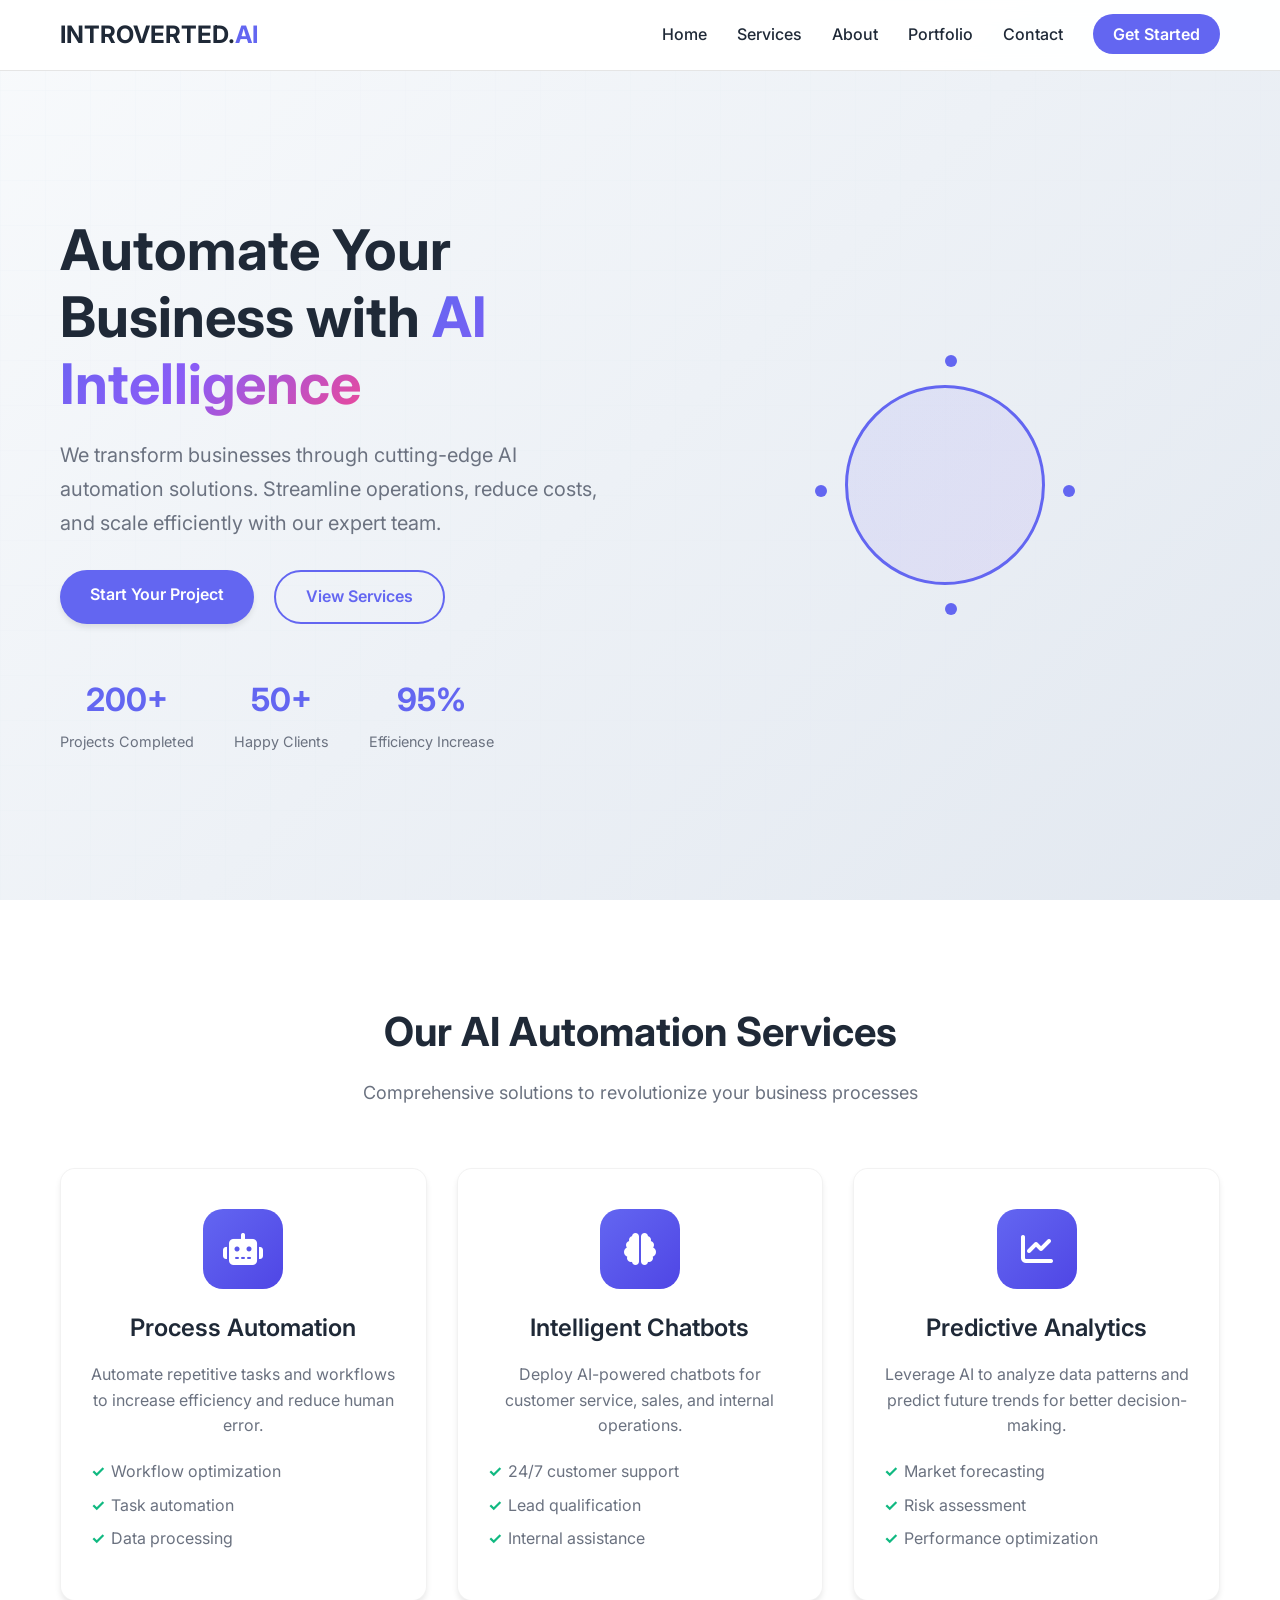
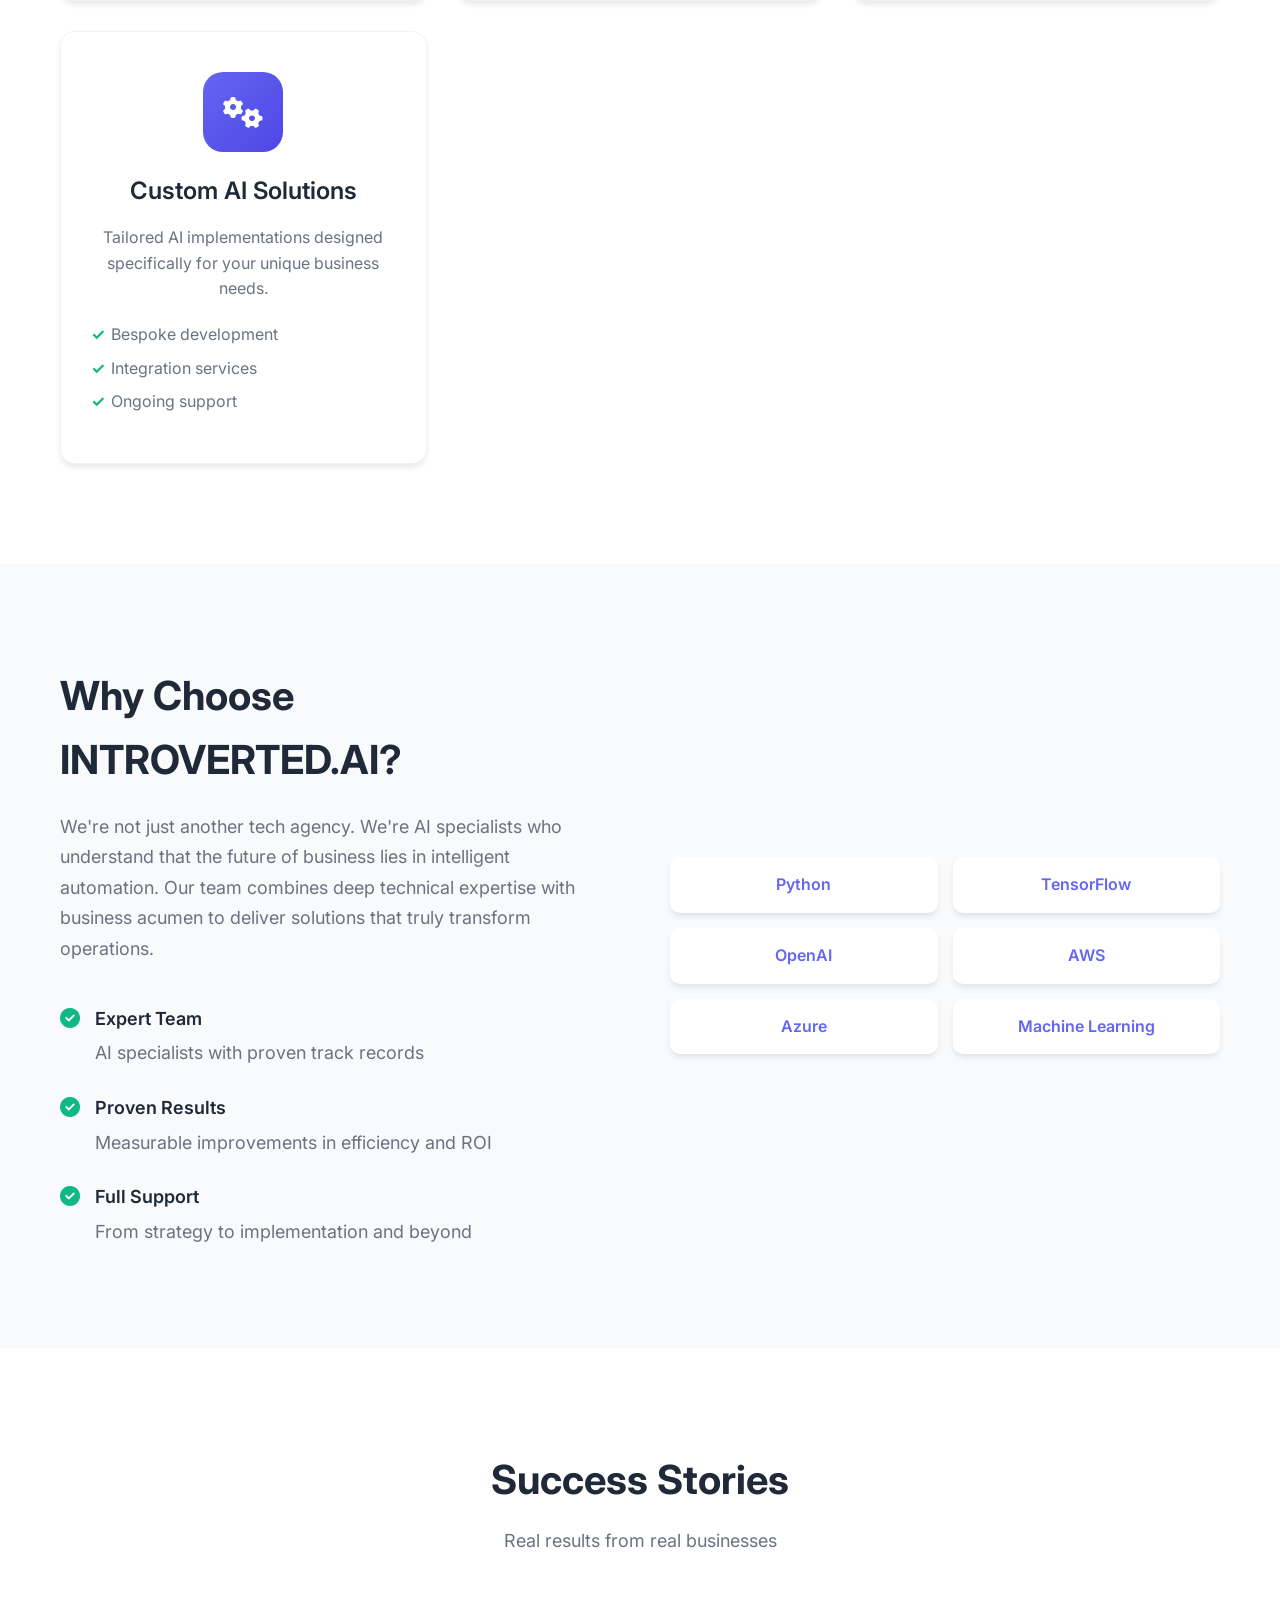
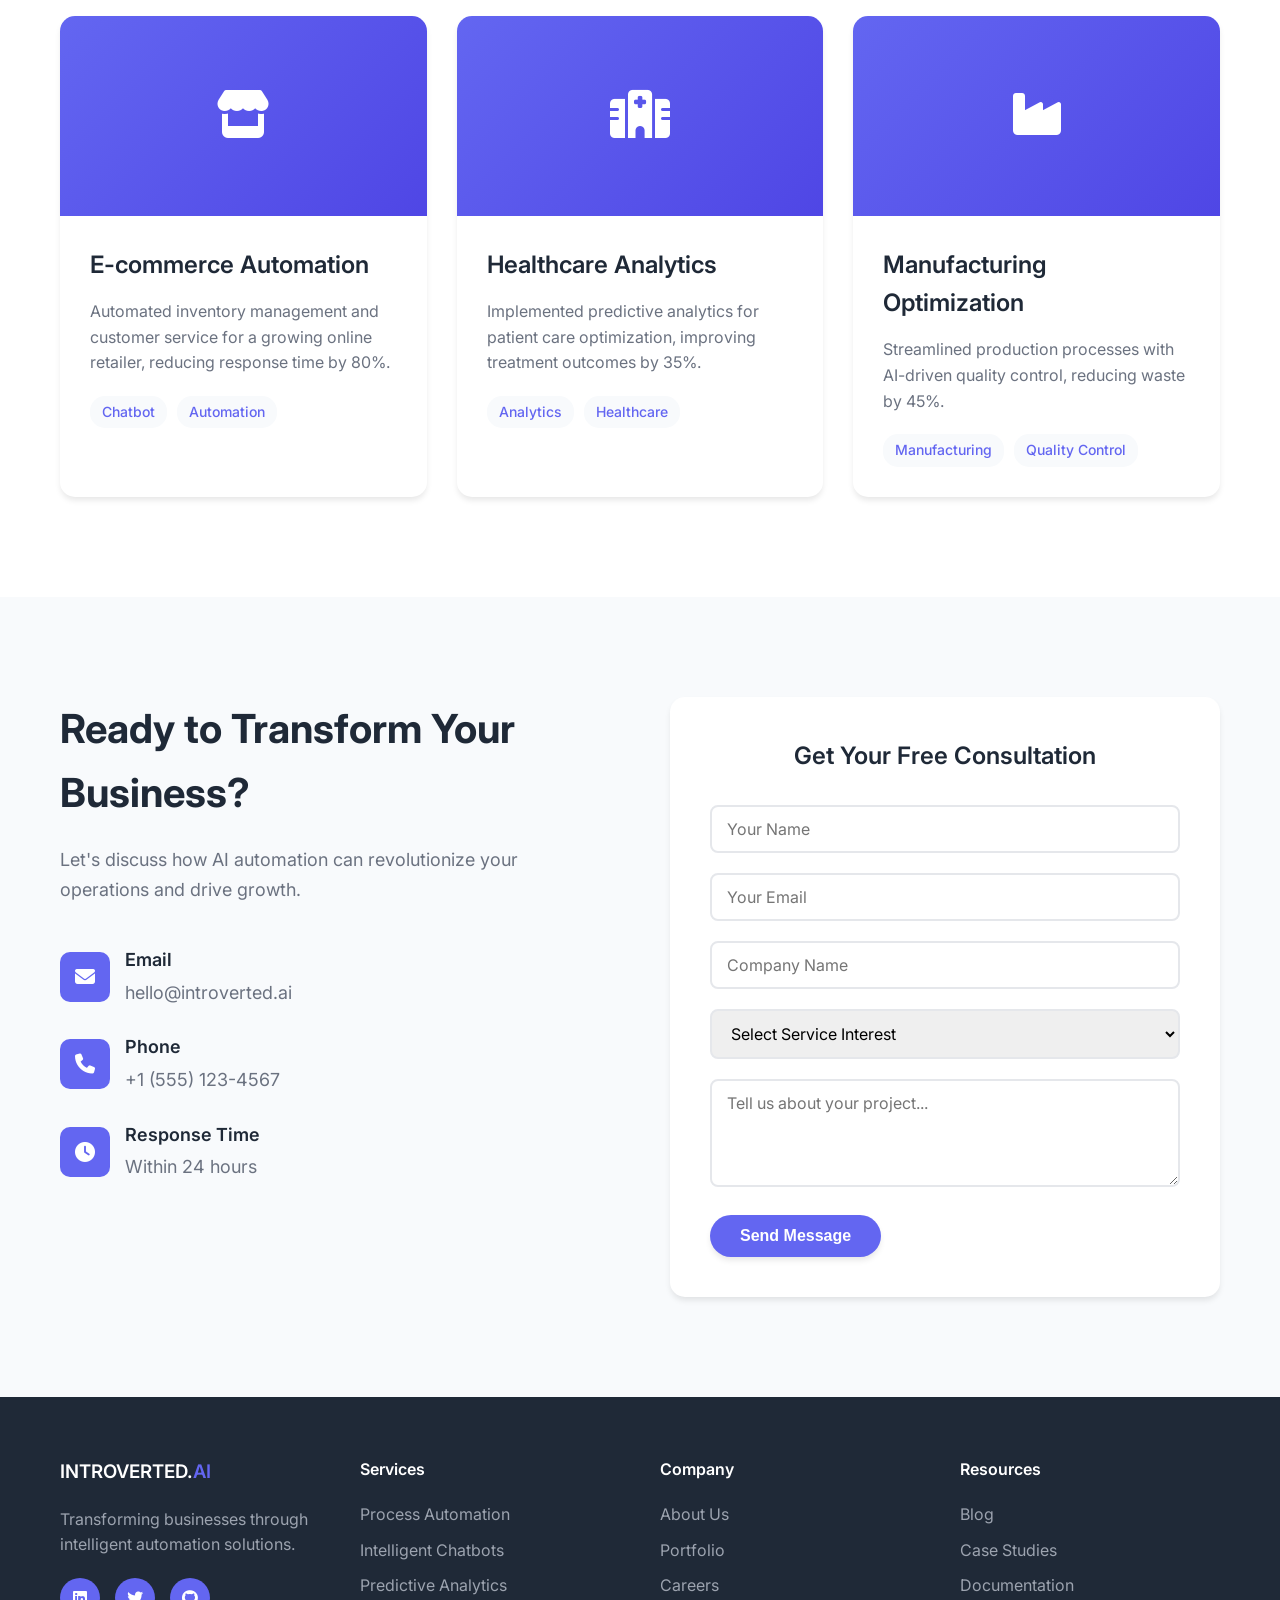
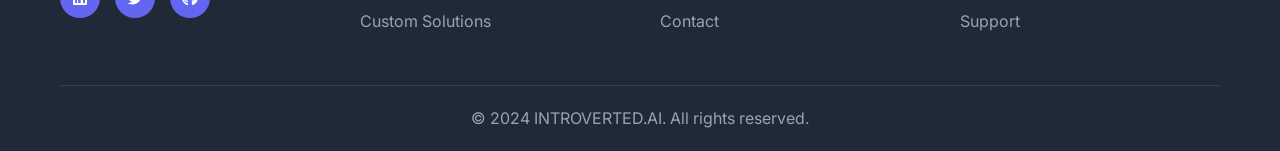
==== index.html @ cefce868 "Create complete AI agency website with responsive design and interactive features Co-authored-by: ai" ====
<!DOCTYPE html>
<html lang="en">
<head>
    <meta charset="UTF-8">
    <meta name="viewport" content="width=device-width, initial-scale=1.0">
    <title>INTROVERTED.AI - AI Automation Agency</title>
    <link rel="stylesheet" href="styles.css">
    <link href="https://fonts.googleapis.com/css2?family=Inter:wght@300;400;500;600;700&display=swap" rel="stylesheet">
    <link rel="stylesheet" href="https://cdnjs.cloudflare.com/ajax/libs/font-awesome/6.4.0/css/all.min.css">
</head>
<body>
    <!-- Navigation -->
    <nav class="navbar">
        <div class="nav-container">
            <div class="nav-logo">
                <h2>INTROVERTED.<span class="ai-text">AI</span></h2>
            </div>
            <ul class="nav-menu">
                <li class="nav-item">
                    <a href="#home" class="nav-link">Home</a>
                </li>
                <li class="nav-item">
                    <a href="#services" class="nav-link">Services</a>
                </li>
                <li class="nav-item">
                    <a href="#about" class="nav-link">About</a>
                </li>
                <li class="nav-item">
                    <a href="#portfolio" class="nav-link">Portfolio</a>
                </li>
                <li class="nav-item">
                    <a href="#contact" class="nav-link">Contact</a>
                </li>
                <li class="nav-item">
                    <a href="#contact" class="nav-link cta-button">Get Started</a>
                </li>
            </ul>
            <div class="hamburger">
                <span class="bar"></span>
                <span class="bar"></span>
                <span class="bar"></span>
            </div>
        </div>
    </nav>

    <!-- Hero Section -->
    <section id="home" class="hero">
        <div class="hero-container">
            <div class="hero-content">
                <h1 class="hero-title">
                    Automate Your Business with 
                    <span class="gradient-text">AI Intelligence</span>
                </h1>
                <p class="hero-description">
                    We transform businesses through cutting-edge AI automation solutions. 
                    Streamline operations, reduce costs, and scale efficiently with our expert team.
                </p>
                <div class="hero-buttons">
                    <a href="#contact" class="btn btn-primary">Start Your Project</a>
                    <a href="#services" class="btn btn-secondary">View Services</a>
                </div>
                <div class="hero-stats">
                    <div class="stat">
                        <h3>200+</h3>
                        <p>Projects Completed</p>
                    </div>
                    <div class="stat">
                        <h3>50+</h3>
                        <p>Happy Clients</p>
                    </div>
                    <div class="stat">
                        <h3>95%</h3>
                        <p>Efficiency Increase</p>
                    </div>
                </div>
            </div>
            <div class="hero-visual">
                <div class="ai-animation">
                    <div class="ai-circle"></div>
                    <div class="ai-nodes">
                        <div class="node node-1"></div>
                        <div class="node node-2"></div>
                        <div class="node node-3"></div>
                        <div class="node node-4"></div>
                    </div>
                </div>
            </div>
        </div>
    </section>

    <!-- Services Section -->
    <section id="services" class="services">
        <div class="container">
            <div class="section-header">
                <h2>Our AI Automation Services</h2>
                <p>Comprehensive solutions to revolutionize your business processes</p>
            </div>
            <div class="services-grid">
                <div class="service-card">
                    <div class="service-icon">
                        <i class="fas fa-robot"></i>
                    </div>
                    <h3>Process Automation</h3>
                    <p>Automate repetitive tasks and workflows to increase efficiency and reduce human error.</p>
                    <ul>
                        <li>Workflow optimization</li>
                        <li>Task automation</li>
                        <li>Data processing</li>
                    </ul>
                </div>
                <div class="service-card">
                    <div class="service-icon">
                        <i class="fas fa-brain"></i>
                    </div>
                    <h3>Intelligent Chatbots</h3>
                    <p>Deploy AI-powered chatbots for customer service, sales, and internal operations.</p>
                    <ul>
                        <li>24/7 customer support</li>
                        <li>Lead qualification</li>
                        <li>Internal assistance</li>
                    </ul>
                </div>
                <div class="service-card">
                    <div class="service-icon">
                        <i class="fas fa-chart-line"></i>
                    </div>
                    <h3>Predictive Analytics</h3>
                    <p>Leverage AI to analyze data patterns and predict future trends for better decision-making.</p>
                    <ul>
                        <li>Market forecasting</li>
                        <li>Risk assessment</li>
                        <li>Performance optimization</li>
                    </ul>
                </div>
                <div class="service-card">
                    <div class="service-icon">
                        <i class="fas fa-cogs"></i>
                    </div>
                    <h3>Custom AI Solutions</h3>
                    <p>Tailored AI implementations designed specifically for your unique business needs.</p>
                    <ul>
                        <li>Bespoke development</li>
                        <li>Integration services</li>
                        <li>Ongoing support</li>
                    </ul>
                </div>
            </div>
        </div>
    </section>

    <!-- About Section -->
    <section id="about" class="about">
        <div class="container">
            <div class="about-content">
                <div class="about-text">
                    <h2>Why Choose INTROVERTED.AI?</h2>
                    <p>We're not just another tech agency. We're AI specialists who understand that the future of business lies in intelligent automation. Our team combines deep technical expertise with business acumen to deliver solutions that truly transform operations.</p>
                    
                    <div class="about-features">
                        <div class="feature">
                            <i class="fas fa-check-circle"></i>
                            <div>
                                <h4>Expert Team</h4>
                                <p>AI specialists with proven track records</p>
                            </div>
                        </div>
                        <div class="feature">
                            <i class="fas fa-check-circle"></i>
                            <div>
                                <h4>Proven Results</h4>
                                <p>Measurable improvements in efficiency and ROI</p>
                            </div>
                        </div>
                        <div class="feature">
                            <i class="fas fa-check-circle"></i>
                            <div>
                                <h4>Full Support</h4>
                                <p>From strategy to implementation and beyond</p>
                            </div>
                        </div>
                    </div>
                </div>
                <div class="about-visual">
                    <div class="tech-stack">
                        <div class="tech-item">Python</div>
                        <div class="tech-item">TensorFlow</div>
                        <div class="tech-item">OpenAI</div>
                        <div class="tech-item">AWS</div>
                        <div class="tech-item">Azure</div>
                        <div class="tech-item">Machine Learning</div>
                    </div>
                </div>
            </div>
        </div>
    </section>

    <!-- Portfolio Section -->
    <section id="portfolio" class="portfolio">
        <div class="container">
            <div class="section-header">
                <h2>Success Stories</h2>
                <p>Real results from real businesses</p>
            </div>
            <div class="portfolio-grid">
                <div class="portfolio-card">
                    <div class="portfolio-image">
                        <div class="placeholder-img">
                            <i class="fas fa-store"></i>
                        </div>
                    </div>
                    <div class="portfolio-content">
                        <h3>E-commerce Automation</h3>
                        <p>Automated inventory management and customer service for a growing online retailer, reducing response time by 80%.</p>
                        <div class="portfolio-tags">
                            <span class="tag">Chatbot</span>
                            <span class="tag">Automation</span>
                        </div>
                    </div>
                </div>
                <div class="portfolio-card">
                    <div class="portfolio-image">
                        <div class="placeholder-img">
                            <i class="fas fa-hospital"></i>
                        </div>
                    </div>
                    <div class="portfolio-content">
                        <h3>Healthcare Analytics</h3>
                        <p>Implemented predictive analytics for patient care optimization, improving treatment outcomes by 35%.</p>
                        <div class="portfolio-tags">
                            <span class="tag">Analytics</span>
                            <span class="tag">Healthcare</span>
                        </div>
                    </div>
                </div>
                <div class="portfolio-card">
                    <div class="portfolio-image">
                        <div class="placeholder-img">
                            <i class="fas fa-industry"></i>
                        </div>
                    </div>
                    <div class="portfolio-content">
                        <h3>Manufacturing Optimization</h3>
                        <p>Streamlined production processes with AI-driven quality control, reducing waste by 45%.</p>
                        <div class="portfolio-tags">
                            <span class="tag">Manufacturing</span>
                            <span class="tag">Quality Control</span>
                        </div>
                    </div>
                </div>
            </div>
        </div>
    </section>

    <!-- Contact Section -->
    <section id="contact" class="contact">
        <div class="container">
            <div class="contact-content">
                <div class="contact-info">
                    <h2>Ready to Transform Your Business?</h2>
                    <p>Let's discuss how AI automation can revolutionize your operations and drive growth.</p>
                    
                    <div class="contact-details">
                        <div class="contact-item">
                            <i class="fas fa-envelope"></i>
                            <div>
                                <h4>Email</h4>
                                <p>hello@introverted.ai</p>
                            </div>
                        </div>
                        <div class="contact-item">
                            <i class="fas fa-phone"></i>
                            <div>
                                <h4>Phone</h4>
                                <p>+1 (555) 123-4567</p>
                            </div>
                        </div>
                        <div class="contact-item">
                            <i class="fas fa-clock"></i>
                            <div>
                                <h4>Response Time</h4>
                                <p>Within 24 hours</p>
                            </div>
                        </div>
                    </div>
                </div>
                
                <form class="contact-form">
                    <h3>Get Your Free Consultation</h3>
                    <div class="form-group">
                        <input type="text" id="name" name="name" placeholder="Your Name" required>
                    </div>
                    <div class="form-group">
                        <input type="email" id="email" name="email" placeholder="Your Email" required>
                    </div>
                    <div class="form-group">
                        <input type="text" id="company" name="company" placeholder="Company Name">
                    </div>
                    <div class="form-group">
                        <select id="service" name="service" required>
                            <option value="">Select Service Interest</option>
                            <option value="process-automation">Process Automation</option>
                            <option value="chatbots">Intelligent Chatbots</option>
                            <option value="analytics">Predictive Analytics</option>
                            <option value="custom">Custom AI Solutions</option>
                        </select>
                    </div>
                    <div class="form-group">
                        <textarea id="message" name="message" placeholder="Tell us about your project..." rows="4"></textarea>
                    </div>
                    <button type="submit" class="btn btn-primary">Send Message</button>
                </form>
            </div>
        </div>
    </section>

    <!-- Footer -->
    <footer class="footer">
        <div class="container">
            <div class="footer-content">
                <div class="footer-section">
                    <h3>INTROVERTED.<span class="ai-text">AI</span></h3>
                    <p>Transforming businesses through intelligent automation solutions.</p>
                    <div class="social-links">
                        <a href="#"><i class="fab fa-linkedin"></i></a>
                        <a href="#"><i class="fab fa-twitter"></i></a>
                        <a href="#"><i class="fab fa-github"></i></a>
                    </div>
                </div>
                <div class="footer-section">
                    <h4>Services</h4>
                    <ul>
                        <li><a href="#">Process Automation</a></li>
                        <li><a href="#">Intelligent Chatbots</a></li>
                        <li><a href="#">Predictive Analytics</a></li>
                        <li><a href="#">Custom Solutions</a></li>
                    </ul>
                </div>
                <div class="footer-section">
                    <h4>Company</h4>
                    <ul>
                        <li><a href="#about">About Us</a></li>
                        <li><a href="#portfolio">Portfolio</a></li>
                        <li><a href="#">Careers</a></li>
                        <li><a href="#contact">Contact</a></li>
                    </ul>
                </div>
                <div class="footer-section">
                    <h4>Resources</h4>
                    <ul>
                        <li><a href="#">Blog</a></li>
                        <li><a href="#">Case Studies</a></li>
                        <li><a href="#">Documentation</a></li>
                        <li><a href="#">Support</a></li>
                    </ul>
                </div>
            </div>
            <div class="footer-bottom">
                <p>&copy; 2024 INTROVERTED.AI. All rights reserved.</p>
            </div>
        </div>
    </footer>

    <script src="script.js"></script>
</body>
</html>
---- styles.css ----
/* Reset and Base Styles */
* {
    margin: 0;
    padding: 0;
    box-sizing: border-box;
}

html {
    scroll-behavior: smooth;
}

body {
    font-family: 'Inter', sans-serif;
    line-height: 1.6;
    color: #333;
    overflow-x: hidden;
}

.container {
    max-width: 1200px;
    margin: 0 auto;
    padding: 0 20px;
}

/* Color Variables */
:root {
    --primary-color: #6366f1;
    --primary-dark: #4f46e5;
    --secondary-color: #f8fafc;
    --accent-color: #10b981;
    --text-dark: #1f2937;
    --text-light: #6b7280;
    --white: #ffffff;
    --gradient: linear-gradient(135deg, #6366f1 0%, #8b5cf6 50%, #ec4899 100%);
    --shadow-light: 0 4px 6px -1px rgba(0, 0, 0, 0.1);
    --shadow-medium: 0 10px 15px -3px rgba(0, 0, 0, 0.1);
    --shadow-heavy: 0 25px 50px -12px rgba(0, 0, 0, 0.25);
}

/* Navigation */
.navbar {
    position: fixed;
    top: 0;
    width: 100%;
    background: rgba(255, 255, 255, 0.95);
    backdrop-filter: blur(10px);
    z-index: 1000;
    transition: all 0.3s ease;
    border-bottom: 1px solid rgba(0, 0, 0, 0.1);
}

.nav-container {
    max-width: 1200px;
    margin: 0 auto;
    padding: 0 20px;
    display: flex;
    justify-content: space-between;
    align-items: center;
    height: 70px;
}

.nav-logo h2 {
    font-size: 24px;
    font-weight: 700;
    color: var(--text-dark);
}

.ai-text {
    color: var(--primary-color);
}

.nav-menu {
    display: flex;
    list-style: none;
    align-items: center;
    gap: 30px;
}

.nav-link {
    text-decoration: none;
    color: var(--text-dark);
    font-weight: 500;
    transition: color 0.3s ease;
    position: relative;
}

.nav-link:hover {
    color: var(--primary-color);
}

.nav-link::after {
    content: '';
    position: absolute;
    width: 0;
    height: 2px;
    bottom: -5px;
    left: 0;
    background: var(--primary-color);
    transition: width 0.3s ease;
}

.nav-link:hover::after {
    width: 100%;
}

.cta-button {
    background: var(--primary-color) !important;
    color: var(--white) !important;
    padding: 10px 20px !important;
    border-radius: 25px !important;
    font-weight: 600 !important;
    transition: all 0.3s ease !important;
}

.cta-button:hover {
    background: var(--primary-dark) !important;
    transform: translateY(-2px);
    box-shadow: var(--shadow-medium);
}

.cta-button::after {
    display: none;
}

.hamburger {
    display: none;
    flex-direction: column;
    cursor: pointer;
}

.bar {
    width: 25px;
    height: 3px;
    background: var(--text-dark);
    margin: 3px 0;
    transition: 0.3s;
    border-radius: 3px;
}

/* Hero Section */
.hero {
    min-height: 100vh;
    display: flex;
    align-items: center;
    background: linear-gradient(135deg, #f8fafc 0%, #e2e8f0 100%);
    padding-top: 70px;
    position: relative;
    overflow: hidden;
}

.hero::before {
    content: '';
    position: absolute;
    top: 0;
    left: 0;
    right: 0;
    bottom: 0;
    background: url('data:image/svg+xml,<svg xmlns="http://www.w3.org/2000/svg" viewBox="0 0 1000 1000"><defs><pattern id="grid" width="50" height="50" patternUnits="userSpaceOnUse"><path d="M 50 0 L 0 0 0 50" fill="none" stroke="%23e2e8f0" stroke-width="1" opacity="0.3"/></pattern></defs><rect width="100%" height="100%" fill="url(%23grid)"/></svg>');
    z-index: 0;
}

.hero-container {
    max-width: 1200px;
    margin: 0 auto;
    padding: 0 20px;
    display: grid;
    grid-template-columns: 1fr 1fr;
    gap: 60px;
    align-items: center;
    position: relative;
    z-index: 1;
}

.hero-content {
    animation: fadeInUp 0.8s ease;
}

.hero-title {
    font-size: 3.5rem;
    font-weight: 700;
    line-height: 1.2;
    margin-bottom: 20px;
    color: var(--text-dark);
}

.gradient-text {
    background: var(--gradient);
    -webkit-background-clip: text;
    -webkit-text-fill-color: transparent;
    background-clip: text;
}

.hero-description {
    font-size: 1.25rem;
    color: var(--text-light);
    margin-bottom: 30px;
    line-height: 1.7;
}

.hero-buttons {
    display: flex;
    gap: 20px;
    margin-bottom: 50px;
}

.btn {
    padding: 12px 30px;
    border-radius: 30px;
    text-decoration: none;
    font-weight: 600;
    transition: all 0.3s ease;
    display: inline-block;
    border: none;
    cursor: pointer;
    font-size: 16px;
}

.btn-primary {
    background: var(--primary-color);
    color: var(--white);
    box-shadow: var(--shadow-light);
}

.btn-primary:hover {
    background: var(--primary-dark);
    transform: translateY(-2px);
    box-shadow: var(--shadow-medium);
}

.btn-secondary {
    background: transparent;
    color: var(--primary-color);
    border: 2px solid var(--primary-color);
}

.btn-secondary:hover {
    background: var(--primary-color);
    color: var(--white);
    transform: translateY(-2px);
}

.hero-stats {
    display: flex;
    gap: 40px;
}

.stat {
    text-align: center;
}

.stat h3 {
    font-size: 2rem;
    font-weight: 700;
    color: var(--primary-color);
    margin-bottom: 5px;
}

.stat p {
    color: var(--text-light);
    font-size: 0.9rem;
}

/* AI Animation */
.hero-visual {
    display: flex;
    justify-content: center;
    align-items: center;
    animation: fadeInRight 0.8s ease;
}

.ai-animation {
    position: relative;
    width: 300px;
    height: 300px;
}

.ai-circle {
    width: 200px;
    height: 200px;
    border: 3px solid var(--primary-color);
    border-radius: 50%;
    position: absolute;
    top: 50%;
    left: 50%;
    transform: translate(-50%, -50%);
    background: linear-gradient(135deg, rgba(99, 102, 241, 0.1) 0%, rgba(139, 92, 246, 0.1) 100%);
    animation: pulse 2s infinite;
}

.ai-nodes {
    position: absolute;
    width: 100%;
    height: 100%;
}

.node {
    width: 12px;
    height: 12px;
    background: var(--primary-color);
    border-radius: 50%;
    position: absolute;
    animation: orbit 4s linear infinite;
}

.node-1 {
    top: 20px;
    left: 50%;
    animation-delay: 0s;
}

.node-2 {
    top: 50%;
    right: 20px;
    animation-delay: 1s;
}

.node-3 {
    bottom: 20px;
    left: 50%;
    animation-delay: 2s;
}

.node-4 {
    top: 50%;
    left: 20px;
    animation-delay: 3s;
}

/* Sections */
.section-header {
    text-align: center;
    margin-bottom: 60px;
}

.section-header h2 {
    font-size: 2.5rem;
    font-weight: 700;
    color: var(--text-dark);
    margin-bottom: 15px;
}

.section-header p {
    font-size: 1.125rem;
    color: var(--text-light);
    max-width: 600px;
    margin: 0 auto;
}

/* Services Section */
.services {
    padding: 100px 0;
    background: var(--white);
}

.services-grid {
    display: grid;
    grid-template-columns: repeat(auto-fit, minmax(280px, 1fr));
    gap: 30px;
}

.service-card {
    background: var(--white);
    padding: 40px 30px;
    border-radius: 15px;
    box-shadow: var(--shadow-light);
    transition: all 0.3s ease;
    text-align: center;
    border: 1px solid rgba(0, 0, 0, 0.05);
}

.service-card:hover {
    transform: translateY(-10px);
    box-shadow: var(--shadow-heavy);
}

.service-icon {
    width: 80px;
    height: 80px;
    background: linear-gradient(135deg, var(--primary-color), var(--primary-dark));
    border-radius: 20px;
    display: flex;
    align-items: center;
    justify-content: center;
    margin: 0 auto 20px;
    font-size: 2rem;
    color: var(--white);
}

.service-card h3 {
    font-size: 1.5rem;
    font-weight: 600;
    margin-bottom: 15px;
    color: var(--text-dark);
}

.service-card p {
    color: var(--text-light);
    margin-bottom: 20px;
    line-height: 1.6;
}

.service-card ul {
    list-style: none;
    text-align: left;
}

.service-card li {
    color: var(--text-light);
    margin-bottom: 8px;
    position: relative;
    padding-left: 20px;
}

.service-card li::before {
    content: '✓';
    position: absolute;
    left: 0;
    color: var(--accent-color);
    font-weight: bold;
}

/* About Section */
.about {
    padding: 100px 0;
    background: var(--secondary-color);
}

.about-content {
    display: grid;
    grid-template-columns: 1fr 1fr;
    gap: 60px;
    align-items: center;
}

.about-text h2 {
    font-size: 2.5rem;
    font-weight: 700;
    color: var(--text-dark);
    margin-bottom: 20px;
}

.about-text p {
    color: var(--text-light);
    font-size: 1.125rem;
    line-height: 1.7;
    margin-bottom: 40px;
}

.about-features {
    display: flex;
    flex-direction: column;
    gap: 25px;
}

.feature {
    display: flex;
    align-items: flex-start;
    gap: 15px;
}

.feature i {
    color: var(--accent-color);
    font-size: 1.25rem;
    margin-top: 3px;
}

.feature h4 {
    font-size: 1.125rem;
    font-weight: 600;
    color: var(--text-dark);
    margin-bottom: 5px;
}

.feature p {
    color: var(--text-light);
    margin: 0;
}

.tech-stack {
    display: grid;
    grid-template-columns: repeat(2, 1fr);
    gap: 15px;
}

.tech-item {
    background: var(--white);
    padding: 15px 20px;
    border-radius: 10px;
    text-align: center;
    font-weight: 600;
    color: var(--primary-color);
    box-shadow: var(--shadow-light);
    transition: all 0.3s ease;
}

.tech-item:hover {
    transform: translateY(-3px);
    box-shadow: var(--shadow-medium);
}

/* Portfolio Section */
.portfolio {
    padding: 100px 0;
    background: var(--white);
}

.portfolio-grid {
    display: grid;
    grid-template-columns: repeat(auto-fit, minmax(350px, 1fr));
    gap: 30px;
}

.portfolio-card {
    background: var(--white);
    border-radius: 15px;
    overflow: hidden;
    box-shadow: var(--shadow-light);
    transition: all 0.3s ease;
}

.portfolio-card:hover {
    transform: translateY(-5px);
    box-shadow: var(--shadow-heavy);
}

.portfolio-image {
    height: 200px;
    background: linear-gradient(135deg, var(--primary-color), var(--primary-dark));
    display: flex;
    align-items: center;
    justify-content: center;
}

.placeholder-img {
    font-size: 3rem;
    color: var(--white);
}

.portfolio-content {
    padding: 30px;
}

.portfolio-content h3 {
    font-size: 1.5rem;
    font-weight: 600;
    color: var(--text-dark);
    margin-bottom: 15px;
}

.portfolio-content p {
    color: var(--text-light);
    line-height: 1.6;
    margin-bottom: 20px;
}

.portfolio-tags {
    display: flex;
    gap: 10px;
    flex-wrap: wrap;
}

.tag {
    background: var(--secondary-color);
    color: var(--primary-color);
    padding: 5px 12px;
    border-radius: 15px;
    font-size: 0.875rem;
    font-weight: 500;
}

/* Contact Section */
.contact {
    padding: 100px 0;
    background: var(--secondary-color);
}

.contact-content {
    display: grid;
    grid-template-columns: 1fr 1fr;
    gap: 60px;
}

.contact-info h2 {
    font-size: 2.5rem;
    font-weight: 700;
    color: var(--text-dark);
    margin-bottom: 20px;
}

.contact-info p {
    color: var(--text-light);
    font-size: 1.125rem;
    line-height: 1.7;
    margin-bottom: 40px;
}

.contact-details {
    display: flex;
    flex-direction: column;
    gap: 25px;
}

.contact-item {
    display: flex;
    align-items: center;
    gap: 15px;
}

.contact-item i {
    width: 50px;
    height: 50px;
    background: var(--primary-color);
    color: var(--white);
    border-radius: 10px;
    display: flex;
    align-items: center;
    justify-content: center;
    font-size: 1.25rem;
}

.contact-item h4 {
    font-size: 1.125rem;
    font-weight: 600;
    color: var(--text-dark);
    margin-bottom: 3px;
}

.contact-item p {
    color: var(--text-light);
    margin: 0;
}

.contact-form {
    background: var(--white);
    padding: 40px;
    border-radius: 15px;
    box-shadow: var(--shadow-light);
}

.contact-form h3 {
    font-size: 1.5rem;
    font-weight: 600;
    color: var(--text-dark);
    margin-bottom: 30px;
    text-align: center;
}

.form-group {
    margin-bottom: 20px;
}

.form-group input,
.form-group select,
.form-group textarea {
    width: 100%;
    padding: 12px 15px;
    border: 2px solid #e5e7eb;
    border-radius: 8px;
    font-size: 16px;
    transition: border-color 0.3s ease;
    font-family: inherit;
}

.form-group input:focus,
.form-group select:focus,
.form-group textarea:focus {
    outline: none;
    border-color: var(--primary-color);
}

.form-group textarea {
    resize: vertical;
    min-height: 100px;
}

/* Footer */
.footer {
    background: var(--text-dark);
    color: var(--white);
    padding: 60px 0 20px;
}

.footer-content {
    display: grid;
    grid-template-columns: repeat(auto-fit, minmax(250px, 1fr));
    gap: 40px;
    margin-bottom: 40px;
}

.footer-section h3,
.footer-section h4 {
    margin-bottom: 20px;
    font-weight: 600;
}

.footer-section p {
    color: #9ca3af;
    line-height: 1.6;
    margin-bottom: 20px;
}

.footer-section ul {
    list-style: none;
}

.footer-section ul li {
    margin-bottom: 10px;
}

.footer-section ul li a {
    color: #9ca3af;
    text-decoration: none;
    transition: color 0.3s ease;
}

.footer-section ul li a:hover {
    color: var(--white);
}

.social-links {
    display: flex;
    gap: 15px;
}

.social-links a {
    width: 40px;
    height: 40px;
    background: var(--primary-color);
    color: var(--white);
    border-radius: 50%;
    display: flex;
    align-items: center;
    justify-content: center;
    text-decoration: none;
    transition: all 0.3s ease;
}

.social-links a:hover {
    background: var(--primary-dark);
    transform: translateY(-2px);
}

.footer-bottom {
    border-top: 1px solid #374151;
    padding-top: 20px;
    text-align: center;
}

.footer-bottom p {
    color: #9ca3af;
    margin: 0;
}

/* Animations */
@keyframes fadeInUp {
    from {
        opacity: 0;
        transform: translateY(30px);
    }
    to {
        opacity: 1;
        transform: translateY(0);
    }
}

@keyframes fadeInRight {
    from {
        opacity: 0;
        transform: translateX(30px);
    }
    to {
        opacity: 1;
        transform: translateX(0);
    }
}

@keyframes pulse {
    0%, 100% {
        transform: translate(-50%, -50%) scale(1);
        opacity: 1;
    }
    50% {
        transform: translate(-50%, -50%) scale(1.1);
        opacity: 0.8;
    }
}

@keyframes orbit {
    from {
        transform: rotate(0deg) translateX(150px) rotate(0deg);
    }
    to {
        transform: rotate(360deg) translateX(150px) rotate(-360deg);
    }
}

/* Responsive Design */
@media (max-width: 768px) {
    .nav-menu {
        position: fixed;
        left: -100%;
        top: 70px;
        flex-direction: column;
        background-color: var(--white);
        width: 100%;
        text-align: center;
        transition: 0.3s;
        box-shadow: var(--shadow-medium);
        padding: 20px 0;
        gap: 20px;
    }

    .nav-menu.active {
        left: 0;
    }

    .hamburger {
        display: flex;
    }

    .hamburger.active .bar:nth-child(2) {
        opacity: 0;
    }

    .hamburger.active .bar:nth-child(1) {
        transform: translateY(8px) rotate(45deg);
    }

    .hamburger.active .bar:nth-child(3) {
        transform: translateY(-8px) rotate(-45deg);
    }

    .hero-container {
        grid-template-columns: 1fr;
        gap: 40px;
        text-align: center;
    }

    .hero-title {
        font-size: 2.5rem;
    }

    .hero-buttons {
        flex-direction: column;
        align-items: center;
    }

    .hero-stats {
        justify-content: center;
    }

    .ai-animation {
        width: 250px;
        height: 250px;
    }

    .about-content,
    .contact-content {
        grid-template-columns: 1fr;
        gap: 40px;
    }

    .tech-stack {
        grid-template-columns: 1fr;
    }

    .services-grid,
    .portfolio-grid {
        grid-template-columns: 1fr;
    }

    .section-header h2 {
        font-size: 2rem;
    }

    .container {
        padding: 0 15px;
    }
}

@media (max-width: 480px) {
    .hero-title {
        font-size: 2rem;
    }

    .hero-description {
        font-size: 1rem;
    }

    .hero-stats {
        flex-direction: column;
        gap: 20px;
    }

    .btn {
        padding: 10px 25px;
        font-size: 14px;
    }

    .contact-form {
        padding: 30px 20px;
    }

    .footer-content {
        grid-template-columns: 1fr;
        text-align: center;
    }
}
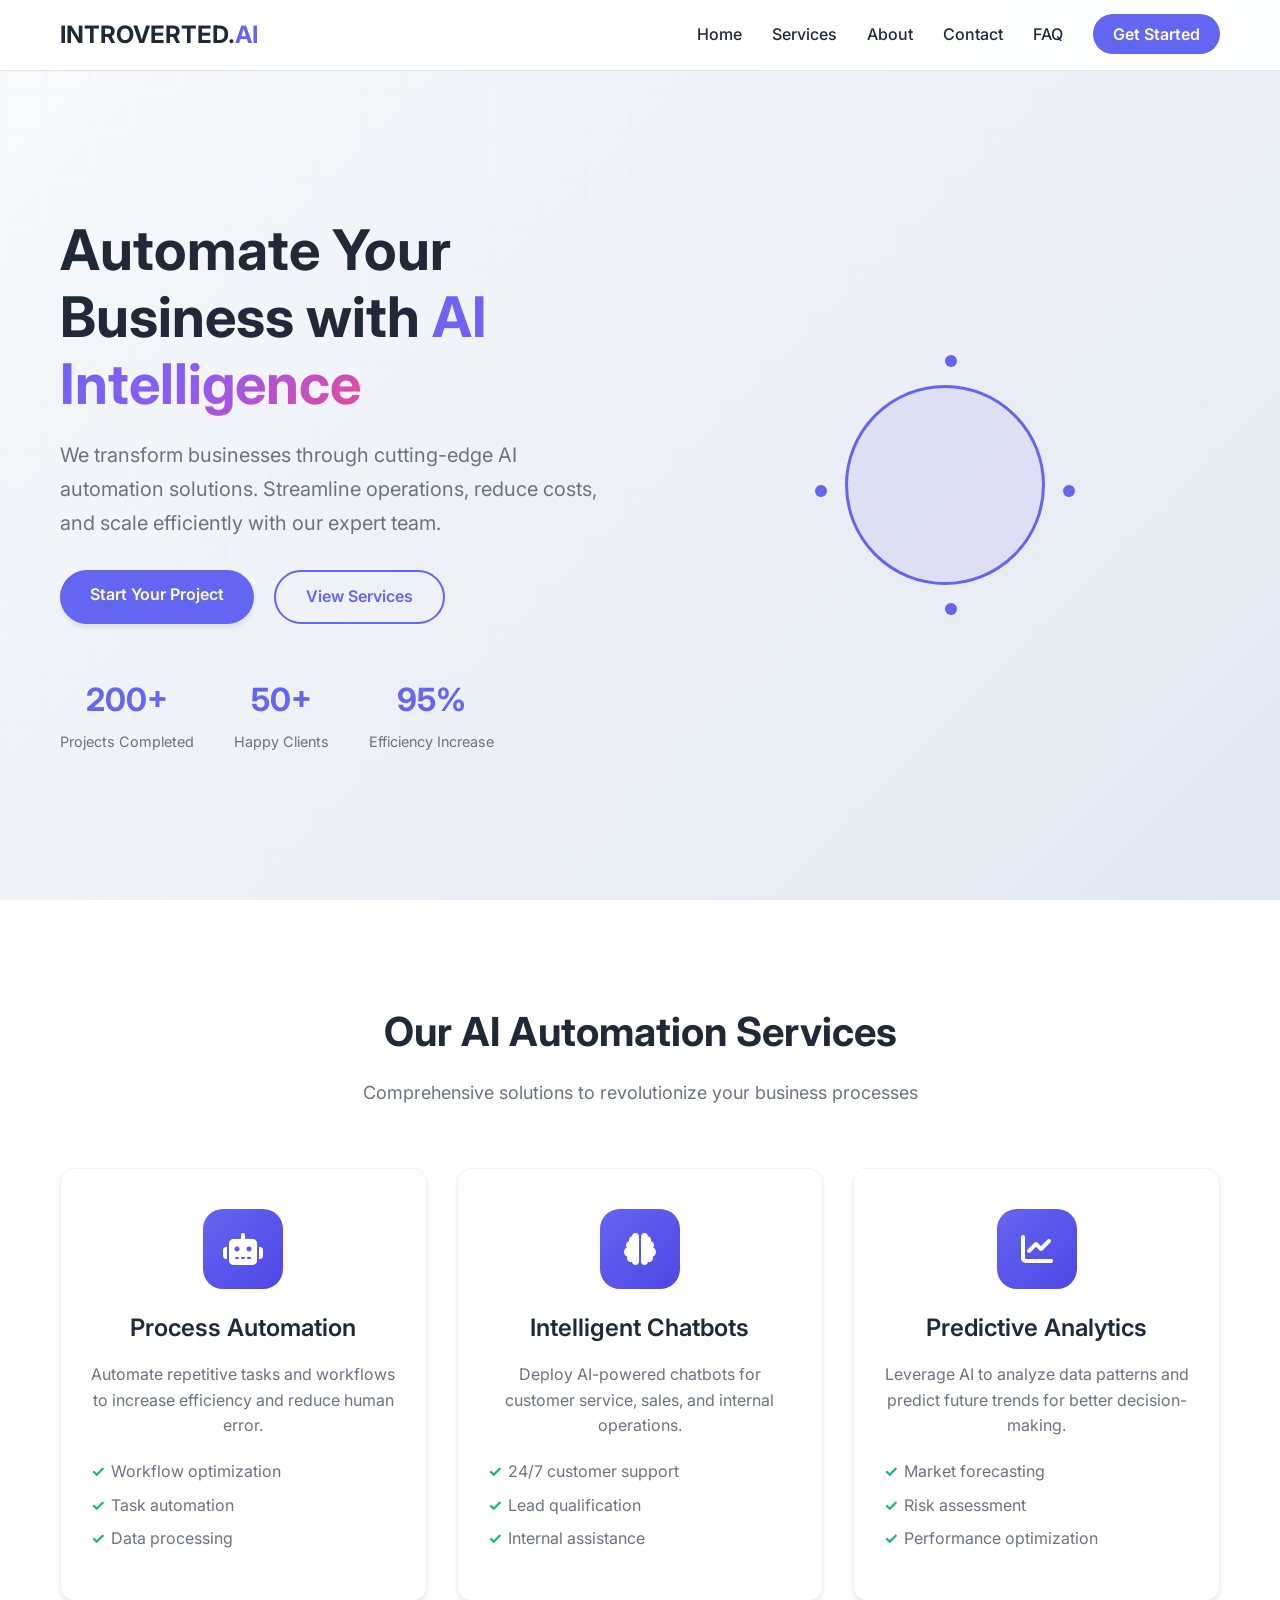
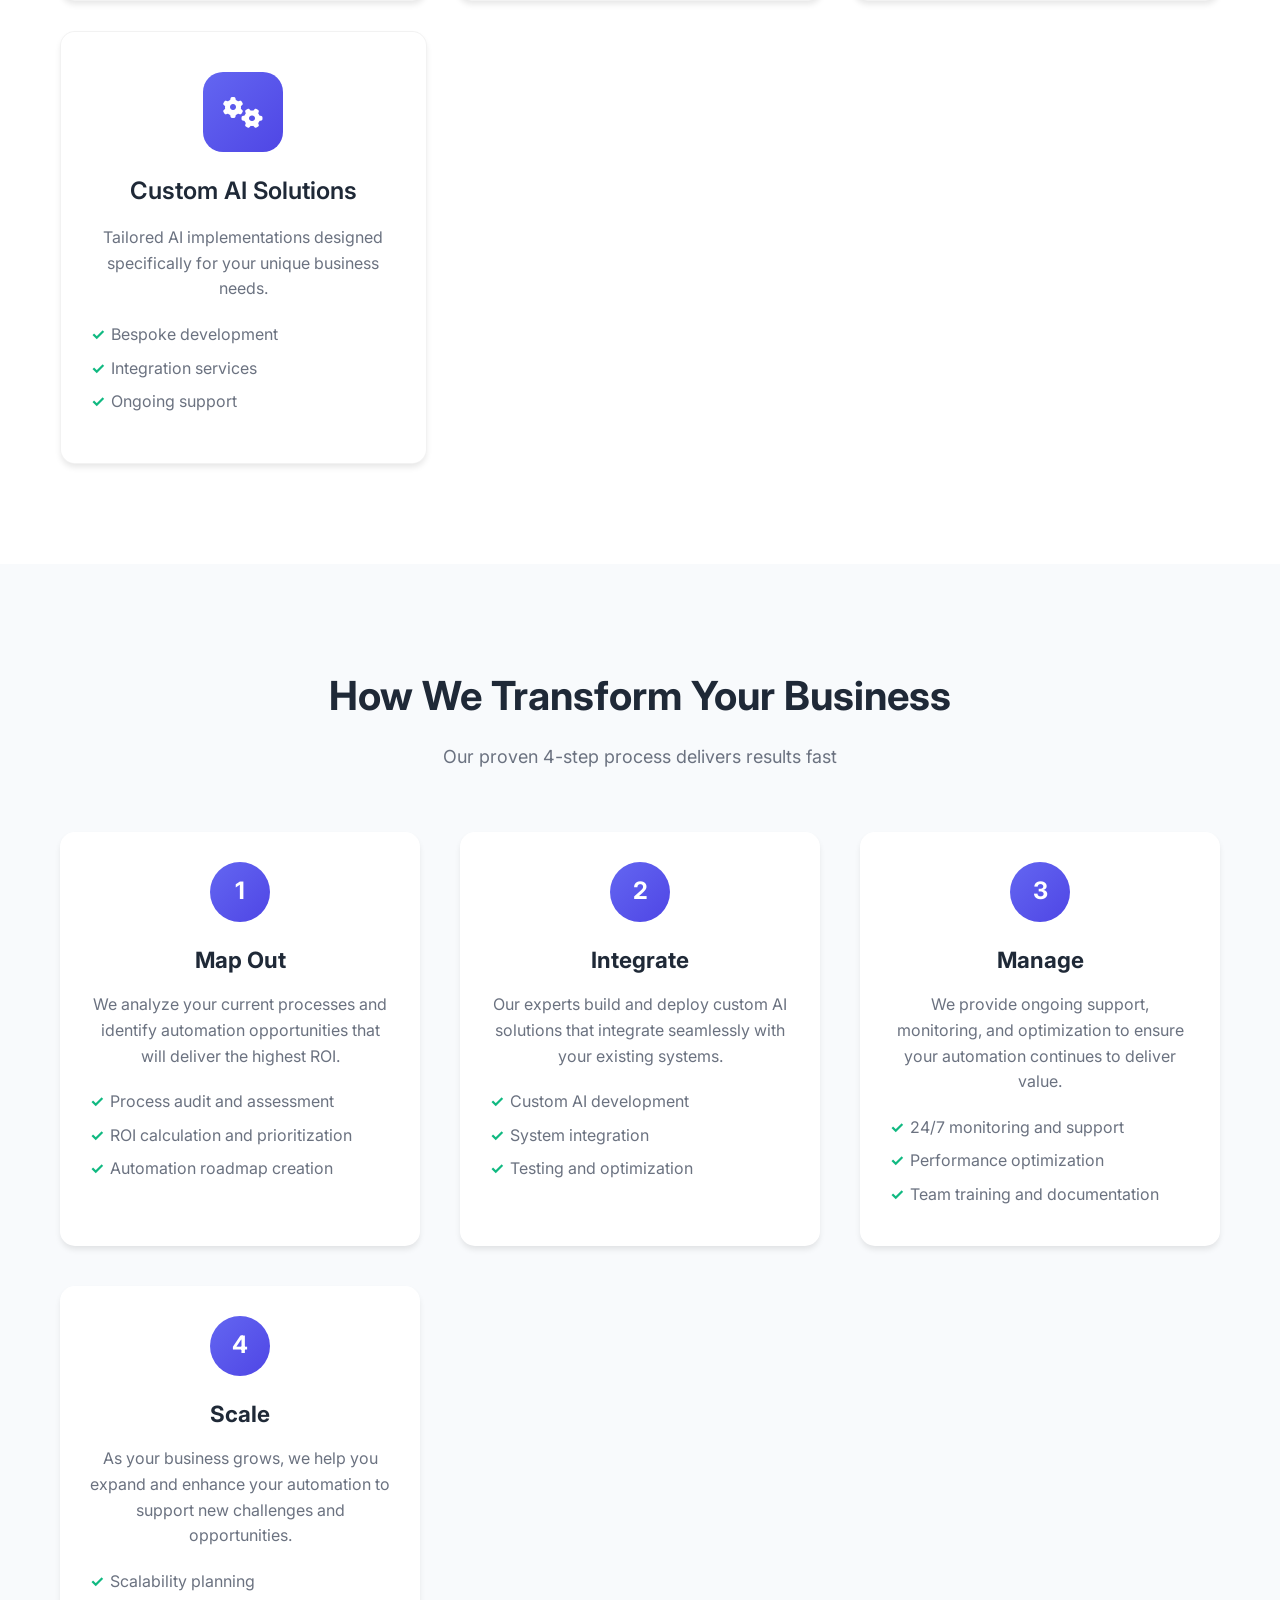
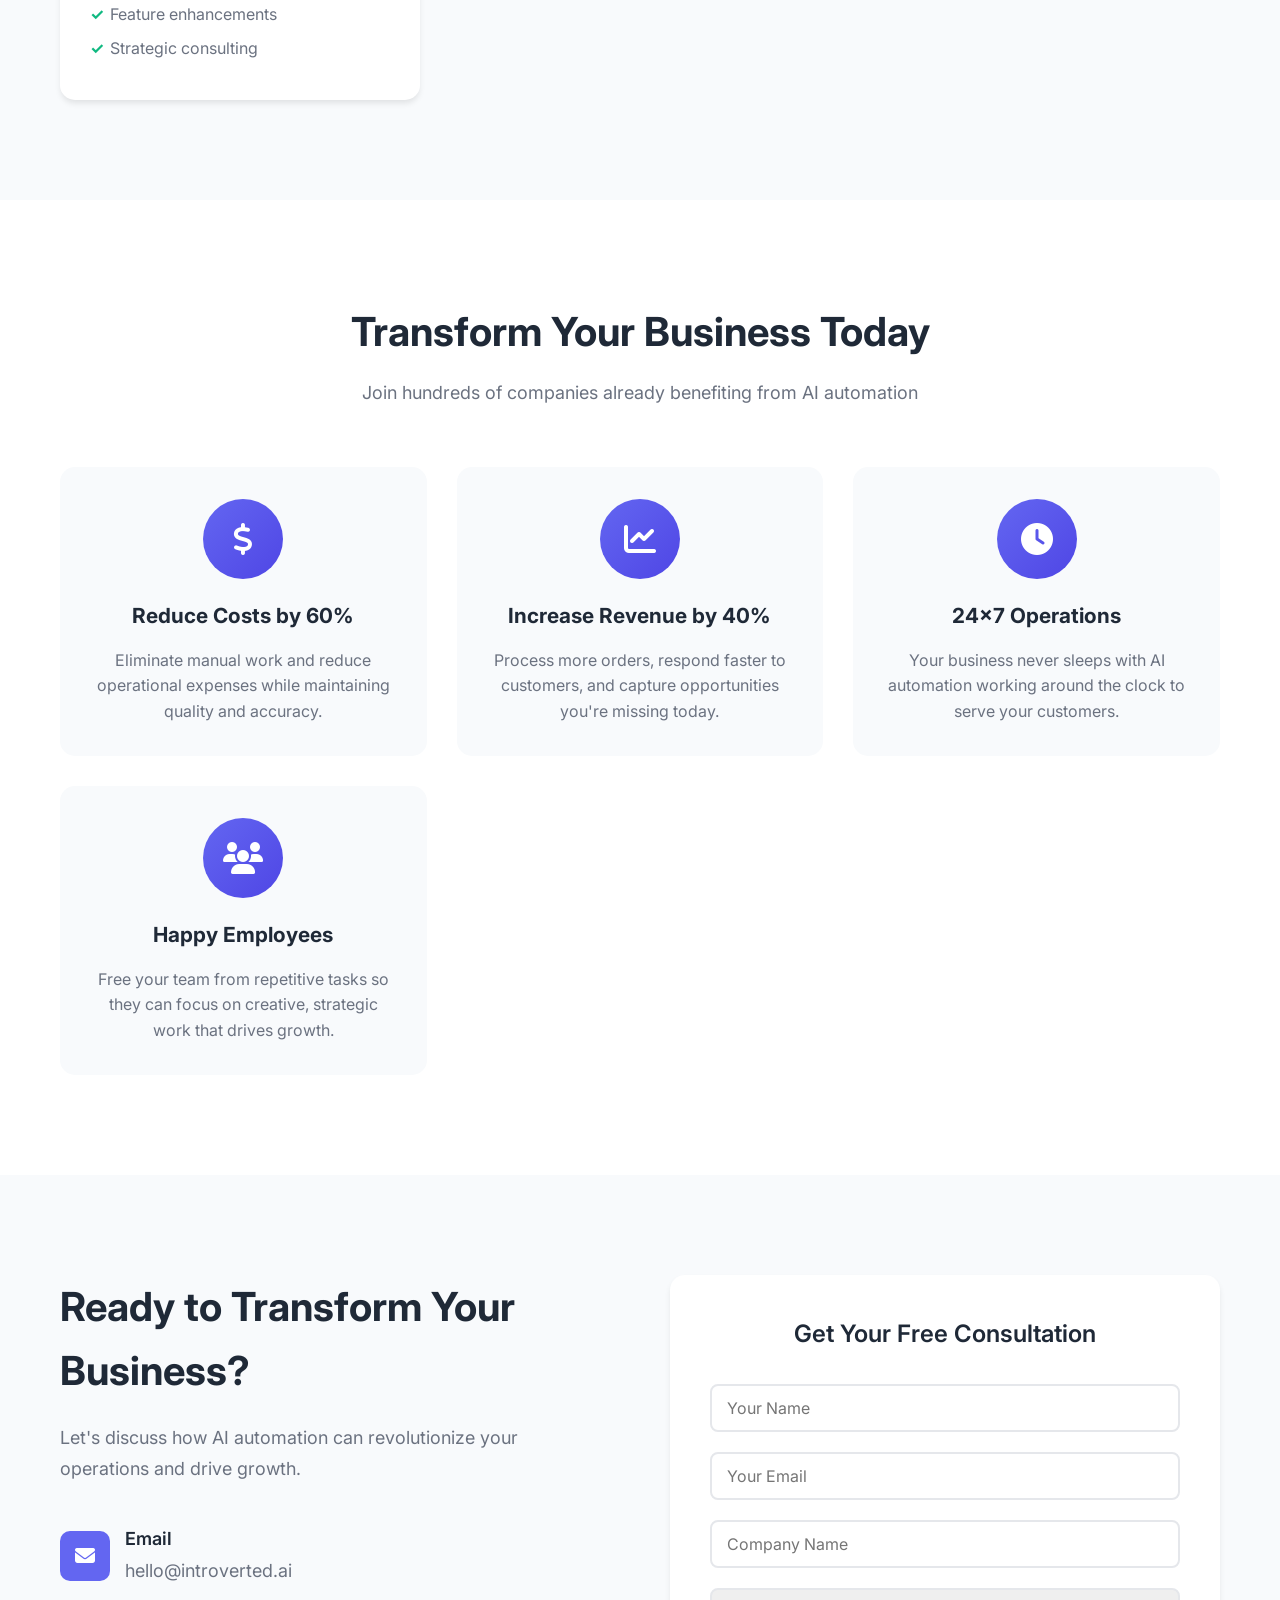
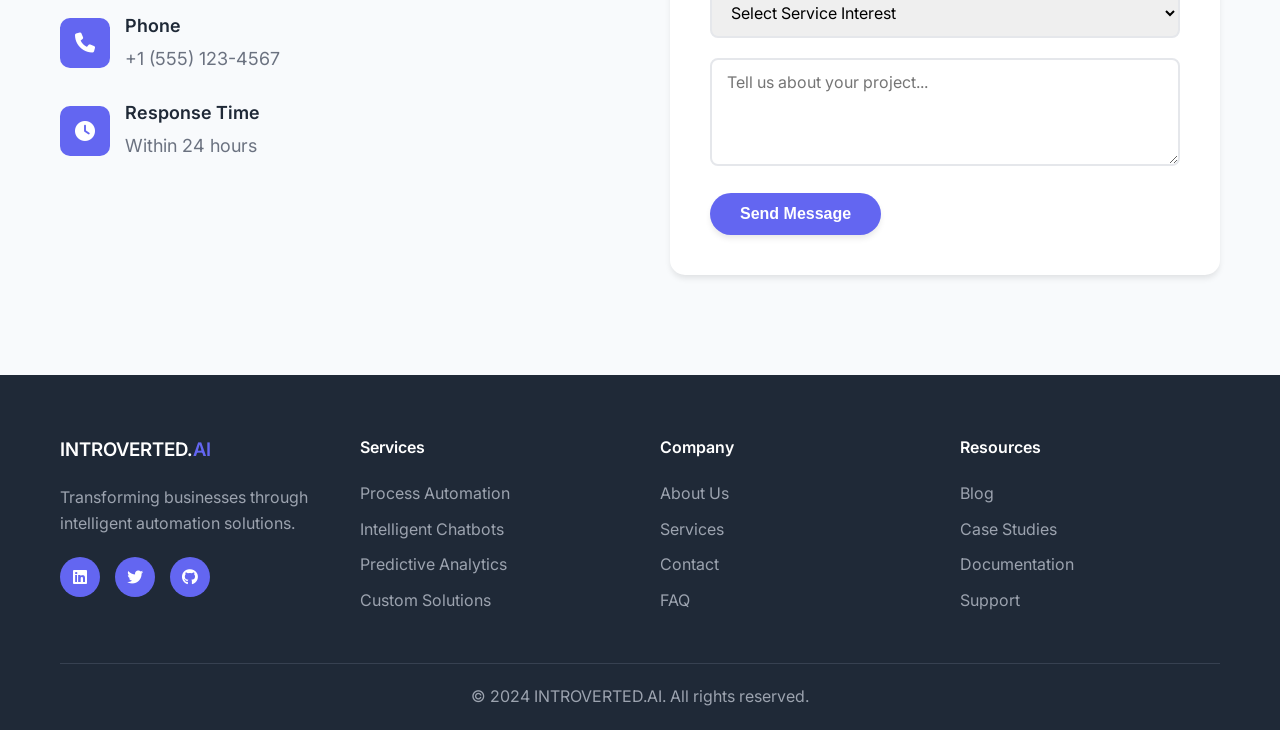
==== commit 11d648d9: "Implement multi-page website with responsive design and interactive features Co-authored-by: ai.kalo" ====
--- a/index.html
+++ b/index.html
@@ -17,22 +17,22 @@
             </div>
             <ul class="nav-menu">
                 <li class="nav-item">
-                    <a href="#home" class="nav-link">Home</a>
-                </li>
-                <li class="nav-item">
-                    <a href="#services" class="nav-link">Services</a>
-                </li>
-                <li class="nav-item">
-                    <a href="#about" class="nav-link">About</a>
-                </li>
-                <li class="nav-item">
-                    <a href="#portfolio" class="nav-link">Portfolio</a>
-                </li>
-                <li class="nav-item">
-                    <a href="#contact" class="nav-link">Contact</a>
-                </li>
-                <li class="nav-item">
-                    <a href="#contact" class="nav-link cta-button">Get Started</a>
+                    <a href="index.html" class="nav-link active">Home</a>
+                </li>
+                <li class="nav-item">
+                    <a href="services.html" class="nav-link">Services</a>
+                </li>
+                <li class="nav-item">
+                    <a href="about.html" class="nav-link">About</a>
+                </li>
+                <li class="nav-item">
+                    <a href="contact.html" class="nav-link">Contact</a>
+                </li>
+                <li class="nav-item">
+                    <a href="faq.html" class="nav-link">FAQ</a>
+                </li>
+                <li class="nav-item">
+                    <a href="contact.html" class="nav-link cta-button">Get Started</a>
                 </li>
             </ul>
             <div class="hamburger">
@@ -56,8 +56,8 @@
                     Streamline operations, reduce costs, and scale efficiently with our expert team.
                 </p>
                 <div class="hero-buttons">
-                    <a href="#contact" class="btn btn-primary">Start Your Project</a>
-                    <a href="#services" class="btn btn-secondary">View Services</a>
+                    <a href="contact.html" class="btn btn-primary">Start Your Project</a>
+                    <a href="services.html" class="btn btn-secondary">View Services</a>
                 </div>
                 <div class="hero-stats">
                     <div class="stat">
@@ -148,111 +148,108 @@
         </div>
     </section>
 
-    <!-- About Section -->
-    <section id="about" class="about">
-        <div class="container">
-            <div class="about-content">
-                <div class="about-text">
-                    <h2>Why Choose INTROVERTED.AI?</h2>
-                    <p>We're not just another tech agency. We're AI specialists who understand that the future of business lies in intelligent automation. Our team combines deep technical expertise with business acumen to deliver solutions that truly transform operations.</p>
-                    
-                    <div class="about-features">
-                        <div class="feature">
-                            <i class="fas fa-check-circle"></i>
-                            <div>
-                                <h4>Expert Team</h4>
-                                <p>AI specialists with proven track records</p>
-                            </div>
-                        </div>
-                        <div class="feature">
-                            <i class="fas fa-check-circle"></i>
-                            <div>
-                                <h4>Proven Results</h4>
-                                <p>Measurable improvements in efficiency and ROI</p>
-                            </div>
-                        </div>
-                        <div class="feature">
-                            <i class="fas fa-check-circle"></i>
-                            <div>
-                                <h4>Full Support</h4>
-                                <p>From strategy to implementation and beyond</p>
-                            </div>
-                        </div>
-                    </div>
-                </div>
-                <div class="about-visual">
-                    <div class="tech-stack">
-                        <div class="tech-item">Python</div>
-                        <div class="tech-item">TensorFlow</div>
-                        <div class="tech-item">OpenAI</div>
-                        <div class="tech-item">AWS</div>
-                        <div class="tech-item">Azure</div>
-                        <div class="tech-item">Machine Learning</div>
-                    </div>
-                </div>
-            </div>
-        </div>
-    </section>
-
-    <!-- Portfolio Section -->
-    <section id="portfolio" class="portfolio">
+    <!-- How We Work Section -->
+    <section class="how-we-work">
         <div class="container">
             <div class="section-header">
-                <h2>Success Stories</h2>
-                <p>Real results from real businesses</p>
-            </div>
-            <div class="portfolio-grid">
-                <div class="portfolio-card">
-                    <div class="portfolio-image">
-                        <div class="placeholder-img">
-                            <i class="fas fa-store"></i>
-                        </div>
-                    </div>
-                    <div class="portfolio-content">
-                        <h3>E-commerce Automation</h3>
-                        <p>Automated inventory management and customer service for a growing online retailer, reducing response time by 80%.</p>
-                        <div class="portfolio-tags">
-                            <span class="tag">Chatbot</span>
-                            <span class="tag">Automation</span>
-                        </div>
-                    </div>
-                </div>
-                <div class="portfolio-card">
-                    <div class="portfolio-image">
-                        <div class="placeholder-img">
-                            <i class="fas fa-hospital"></i>
-                        </div>
-                    </div>
-                    <div class="portfolio-content">
-                        <h3>Healthcare Analytics</h3>
-                        <p>Implemented predictive analytics for patient care optimization, improving treatment outcomes by 35%.</p>
-                        <div class="portfolio-tags">
-                            <span class="tag">Analytics</span>
-                            <span class="tag">Healthcare</span>
-                        </div>
-                    </div>
-                </div>
-                <div class="portfolio-card">
-                    <div class="portfolio-image">
-                        <div class="placeholder-img">
-                            <i class="fas fa-industry"></i>
-                        </div>
-                    </div>
-                    <div class="portfolio-content">
-                        <h3>Manufacturing Optimization</h3>
-                        <p>Streamlined production processes with AI-driven quality control, reducing waste by 45%.</p>
-                        <div class="portfolio-tags">
-                            <span class="tag">Manufacturing</span>
-                            <span class="tag">Quality Control</span>
-                        </div>
-                    </div>
+                <h2>How We Transform Your Business</h2>
+                <p>Our proven 4-step process delivers results fast</p>
+            </div>
+            <div class="process-steps">
+                <div class="step">
+                    <div class="step-number">1</div>
+                    <div class="step-content">
+                        <h3>Map Out</h3>
+                        <p>We analyze your current processes and identify automation opportunities that will deliver the highest ROI.</p>
+                        <ul>
+                            <li>Process audit and assessment</li>
+                            <li>ROI calculation and prioritization</li>
+                            <li>Automation roadmap creation</li>
+                        </ul>
+                    </div>
+                </div>
+                <div class="step">
+                    <div class="step-number">2</div>
+                    <div class="step-content">
+                        <h3>Integrate</h3>
+                        <p>Our experts build and deploy custom AI solutions that integrate seamlessly with your existing systems.</p>
+                        <ul>
+                            <li>Custom AI development</li>
+                            <li>System integration</li>
+                            <li>Testing and optimization</li>
+                        </ul>
+                    </div>
+                </div>
+                <div class="step">
+                    <div class="step-number">3</div>
+                    <div class="step-content">
+                        <h3>Manage</h3>
+                        <p>We provide ongoing support, monitoring, and optimization to ensure your automation continues to deliver value.</p>
+                        <ul>
+                            <li>24/7 monitoring and support</li>
+                            <li>Performance optimization</li>
+                            <li>Team training and documentation</li>
+                        </ul>
+                    </div>
+                </div>
+                <div class="step">
+                    <div class="step-number">4</div>
+                    <div class="step-content">
+                        <h3>Scale</h3>
+                        <p>As your business grows, we help you expand and enhance your automation to support new challenges and opportunities.</p>
+                        <ul>
+                            <li>Scalability planning</li>
+                            <li>Feature enhancements</li>
+                            <li>Strategic consulting</li>
+                        </ul>
+                    </div>
+                </div>
+            </div>
+        </div>
+    </section>
+
+    <!-- Benefits Section -->
+    <section class="benefits">
+        <div class="container">
+            <div class="section-header">
+                <h2>Transform Your Business Today</h2>
+                <p>Join hundreds of companies already benefiting from AI automation</p>
+            </div>
+            <div class="benefits-grid">
+                <div class="benefit-card">
+                    <div class="benefit-icon">
+                        <i class="fas fa-dollar-sign"></i>
+                    </div>
+                    <h3>Reduce Costs by 60%</h3>
+                    <p>Eliminate manual work and reduce operational expenses while maintaining quality and accuracy.</p>
+                </div>
+                <div class="benefit-card">
+                    <div class="benefit-icon">
+                        <i class="fas fa-chart-line"></i>
+                    </div>
+                    <h3>Increase Revenue by 40%</h3>
+                    <p>Process more orders, respond faster to customers, and capture opportunities you're missing today.</p>
+                </div>
+                <div class="benefit-card">
+                    <div class="benefit-icon">
+                        <i class="fas fa-clock"></i>
+                    </div>
+                    <h3>24x7 Operations</h3>
+                    <p>Your business never sleeps with AI automation working around the clock to serve your customers.</p>
+                </div>
+                <div class="benefit-card">
+                    <div class="benefit-icon">
+                        <i class="fas fa-users"></i>
+                    </div>
+                    <h3>Happy Employees</h3>
+                    <p>Free your team from repetitive tasks so they can focus on creative, strategic work that drives growth.</p>
                 </div>
             </div>
         </div>
     </section>
 
     <!-- Contact Section -->
-    <section id="contact" class="contact">
+    <section class="contact">
         <div class="container">
             <div class="contact-content">
                 <div class="contact-info">
@@ -329,28 +326,28 @@
                 <div class="footer-section">
                     <h4>Services</h4>
                     <ul>
-                        <li><a href="#">Process Automation</a></li>
-                        <li><a href="#">Intelligent Chatbots</a></li>
-                        <li><a href="#">Predictive Analytics</a></li>
-                        <li><a href="#">Custom Solutions</a></li>
+                        <li><a href="services.html">Process Automation</a></li>
+                        <li><a href="services.html">Intelligent Chatbots</a></li>
+                        <li><a href="services.html">Predictive Analytics</a></li>
+                        <li><a href="services.html">Custom Solutions</a></li>
                     </ul>
                 </div>
                 <div class="footer-section">
                     <h4>Company</h4>
                     <ul>
-                        <li><a href="#about">About Us</a></li>
-                        <li><a href="#portfolio">Portfolio</a></li>
-                        <li><a href="#">Careers</a></li>
-                        <li><a href="#contact">Contact</a></li>
+                        <li><a href="about.html">About Us</a></li>
+                        <li><a href="services.html">Services</a></li>
+                        <li><a href="contact.html">Contact</a></li>
+                        <li><a href="faq.html">FAQ</a></li>
                     </ul>
                 </div>
                 <div class="footer-section">
                     <h4>Resources</h4>
                     <ul>
                         <li><a href="#">Blog</a></li>
-                        <li><a href="#">Case Studies</a></li>
+                        <li><a href="services.html">Case Studies</a></li>
                         <li><a href="#">Documentation</a></li>
-                        <li><a href="#">Support</a></li>
+                        <li><a href="contact.html">Support</a></li>
                     </ul>
                 </div>
             </div>
--- a/styles.css
+++ b/styles.css
@@ -419,6 +419,133 @@
     font-weight: bold;
 }
 
+/* How We Work Section */
+.how-we-work {
+    padding: 100px 0;
+    background: var(--secondary-color);
+}
+
+.process-steps {
+    display: grid;
+    grid-template-columns: repeat(auto-fit, minmax(280px, 1fr));
+    gap: 40px;
+    margin-top: 50px;
+}
+
+.step {
+    background: var(--white);
+    padding: 30px;
+    border-radius: 15px;
+    text-align: center;
+    box-shadow: var(--shadow-light);
+    transition: all 0.3s ease;
+    position: relative;
+}
+
+.step:hover {
+    transform: translateY(-5px);
+    box-shadow: var(--shadow-heavy);
+}
+
+.step-number {
+    width: 60px;
+    height: 60px;
+    background: linear-gradient(135deg, var(--primary-color), var(--primary-dark));
+    color: var(--white);
+    border-radius: 50%;
+    display: flex;
+    align-items: center;
+    justify-content: center;
+    font-size: 1.5rem;
+    font-weight: bold;
+    margin: 0 auto 20px;
+}
+
+.step-content h3 {
+    margin-bottom: 15px;
+    color: var(--text-dark);
+    font-size: 1.4rem;
+}
+
+.step-content p {
+    color: var(--text-light);
+    margin-bottom: 20px;
+    line-height: 1.6;
+}
+
+.step-content ul {
+    list-style: none;
+    padding: 0;
+    text-align: left;
+}
+
+.step-content ul li {
+    color: var(--text-light);
+    margin-bottom: 8px;
+    position: relative;
+    padding-left: 20px;
+}
+
+.step-content ul li:before {
+    content: '✓';
+    color: var(--accent-color);
+    font-weight: bold;
+    position: absolute;
+    left: 0;
+}
+
+/* Benefits Section */
+.benefits {
+    padding: 100px 0;
+    background: var(--white);
+}
+
+.benefits-grid {
+    display: grid;
+    grid-template-columns: repeat(auto-fit, minmax(280px, 1fr));
+    gap: 30px;
+    margin-top: 50px;
+}
+
+.benefit-card {
+    background: var(--secondary-color);
+    padding: 30px;
+    border-radius: 15px;
+    text-align: center;
+    transition: all 0.3s ease;
+    border: 2px solid transparent;
+}
+
+.benefit-card:hover {
+    transform: translateY(-5px);
+    box-shadow: var(--shadow-medium);
+    border-color: var(--primary-color);
+}
+
+.benefit-icon {
+    width: 80px;
+    height: 80px;
+    background: linear-gradient(135deg, var(--primary-color), var(--primary-dark));
+    color: var(--white);
+    border-radius: 50%;
+    display: flex;
+    align-items: center;
+    justify-content: center;
+    font-size: 2rem;
+    margin: 0 auto 20px;
+}
+
+.benefit-card h3 {
+    margin-bottom: 15px;
+    color: var(--text-dark);
+    font-size: 1.3rem;
+}
+
+.benefit-card p {
+    color: var(--text-light);
+    line-height: 1.6;
+}
+
 /* About Section */
 .about {
     padding: 100px 0;
@@ -671,6 +798,785 @@
 .form-group textarea {
     resize: vertical;
     min-height: 100px;
+}
+
+/* Page Header */
+.page-header {
+    background: linear-gradient(135deg, var(--primary-color), var(--primary-dark));
+    color: var(--white);
+    padding: 120px 0 80px;
+    text-align: center;
+}
+
+.page-header h1 {
+    font-size: 3rem;
+    font-weight: 700;
+    margin-bottom: 20px;
+}
+
+.page-header p {
+    font-size: 1.25rem;
+    opacity: 0.9;
+    max-width: 600px;
+    margin: 0 auto;
+}
+
+/* Company Story Section */
+.company-story {
+    padding: 100px 0;
+    background: var(--white);
+}
+
+.story-content {
+    display: grid;
+    grid-template-columns: 1fr 1fr;
+    gap: 60px;
+    align-items: start;
+}
+
+.story-text h2 {
+    font-size: 2.5rem;
+    font-weight: 700;
+    color: var(--text-dark);
+    margin-bottom: 20px;
+}
+
+.story-text p {
+    color: var(--text-light);
+    font-size: 1.125rem;
+    line-height: 1.7;
+    margin-bottom: 20px;
+}
+
+.company-stats {
+    display: grid;
+    grid-template-columns: repeat(2, 1fr);
+    gap: 30px;
+    margin-top: 40px;
+}
+
+.stat-item {
+    text-align: center;
+    padding: 20px;
+    background: var(--secondary-color);
+    border-radius: 10px;
+}
+
+.stat-item h3 {
+    font-size: 2.5rem;
+    font-weight: 700;
+    color: var(--primary-color);
+    margin-bottom: 5px;
+}
+
+.stat-item p {
+    color: var(--text-light);
+    margin: 0;
+}
+
+.timeline {
+    display: flex;
+    flex-direction: column;
+    gap: 30px;
+}
+
+.timeline-item {
+    display: flex;
+    align-items: center;
+    gap: 20px;
+    padding: 20px;
+    background: var(--secondary-color);
+    border-radius: 10px;
+}
+
+.timeline-year {
+    font-size: 1.5rem;
+    font-weight: 700;
+    color: var(--primary-color);
+    min-width: 60px;
+}
+
+.timeline-content h4 {
+    color: var(--text-dark);
+    margin-bottom: 5px;
+}
+
+.timeline-content p {
+    color: var(--text-light);
+    margin: 0;
+}
+
+/* Why Choose Us Section */
+.why-choose-us {
+    padding: 100px 0;
+    background: var(--secondary-color);
+}
+
+.features-grid {
+    display: grid;
+    grid-template-columns: repeat(auto-fit, minmax(280px, 1fr));
+    gap: 30px;
+    margin-top: 50px;
+}
+
+.feature-card {
+    background: var(--white);
+    padding: 30px;
+    border-radius: 15px;
+    text-align: center;
+    box-shadow: var(--shadow-light);
+    transition: all 0.3s ease;
+}
+
+.feature-card:hover {
+    transform: translateY(-5px);
+    box-shadow: var(--shadow-heavy);
+}
+
+.feature-icon {
+    width: 80px;
+    height: 80px;
+    background: linear-gradient(135deg, var(--primary-color), var(--primary-dark));
+    color: var(--white);
+    border-radius: 50%;
+    display: flex;
+    align-items: center;
+    justify-content: center;
+    font-size: 2rem;
+    margin: 0 auto 20px;
+}
+
+.feature-card h3 {
+    font-size: 1.3rem;
+    font-weight: 600;
+    color: var(--text-dark);
+    margin-bottom: 15px;
+}
+
+.feature-card p {
+    color: var(--text-light);
+    line-height: 1.6;
+}
+
+/* Team Section */
+.team-section {
+    padding: 100px 0;
+    background: var(--white);
+}
+
+.team-grid {
+    display: grid;
+    grid-template-columns: repeat(auto-fit, minmax(280px, 1fr));
+    gap: 30px;
+    margin-top: 50px;
+}
+
+.team-member {
+    background: var(--secondary-color);
+    padding: 30px;
+    border-radius: 15px;
+    text-align: center;
+    transition: all 0.3s ease;
+}
+
+.team-member:hover {
+    transform: translateY(-5px);
+    box-shadow: var(--shadow-medium);
+}
+
+.member-photo {
+    width: 120px;
+    height: 120px;
+    margin: 0 auto 20px;
+}
+
+.placeholder-photo {
+    width: 100%;
+    height: 100%;
+    background: linear-gradient(135deg, var(--primary-color), var(--primary-dark));
+    border-radius: 50%;
+    display: flex;
+    align-items: center;
+    justify-content: center;
+    color: var(--white);
+    font-size: 3rem;
+}
+
+.team-member h4 {
+    font-size: 1.3rem;
+    font-weight: 600;
+    color: var(--text-dark);
+    margin-bottom: 5px;
+}
+
+.member-role {
+    color: var(--primary-color);
+    font-weight: 500;
+    margin-bottom: 10px;
+}
+
+.member-bio {
+    color: var(--text-light);
+    font-size: 0.9rem;
+    line-height: 1.5;
+    margin-bottom: 20px;
+}
+
+.member-social {
+    display: flex;
+    justify-content: center;
+    gap: 10px;
+}
+
+.member-social a {
+    width: 35px;
+    height: 35px;
+    background: var(--primary-color);
+    color: var(--white);
+    border-radius: 50%;
+    display: flex;
+    align-items: center;
+    justify-content: center;
+    text-decoration: none;
+    transition: all 0.3s ease;
+}
+
+.member-social a:hover {
+    background: var(--primary-dark);
+    transform: translateY(-2px);
+}
+
+/* Testimonials Section */
+.testimonials {
+    padding: 100px 0;
+    background: var(--secondary-color);
+}
+
+.testimonials-grid {
+    display: grid;
+    grid-template-columns: repeat(auto-fit, minmax(350px, 1fr));
+    gap: 30px;
+    margin-top: 50px;
+}
+
+.testimonial-card {
+    background: var(--white);
+    padding: 30px;
+    border-radius: 15px;
+    box-shadow: var(--shadow-light);
+    transition: all 0.3s ease;
+}
+
+.testimonial-card:hover {
+    transform: translateY(-5px);
+    box-shadow: var(--shadow-heavy);
+}
+
+.testimonial-content {
+    margin-bottom: 25px;
+}
+
+.stars {
+    color: #fbbf24;
+    margin-bottom: 15px;
+}
+
+.testimonial-content p {
+    color: var(--text-light);
+    line-height: 1.6;
+    font-style: italic;
+}
+
+.testimonial-author {
+    display: flex;
+    align-items: center;
+    gap: 15px;
+}
+
+.author-photo {
+    width: 50px;
+    height: 50px;
+}
+
+.author-photo .placeholder-photo {
+    font-size: 1.5rem;
+}
+
+.author-info h4 {
+    color: var(--text-dark);
+    font-weight: 600;
+    margin-bottom: 3px;
+}
+
+.author-info p {
+    color: var(--text-light);
+    font-size: 0.9rem;
+    margin: 0;
+}
+
+/* CTA Section */
+.cta-section {
+    padding: 80px 0;
+    background: linear-gradient(135deg, var(--primary-color), var(--primary-dark));
+    color: var(--white);
+    text-align: center;
+}
+
+.cta-content h2 {
+    font-size: 2.5rem;
+    font-weight: 700;
+    margin-bottom: 20px;
+}
+
+.cta-content p {
+    font-size: 1.25rem;
+    margin-bottom: 40px;
+    opacity: 0.9;
+}
+
+.cta-buttons {
+    display: flex;
+    gap: 20px;
+    justify-content: center;
+    flex-wrap: wrap;
+}
+
+.cta-stats {
+    display: grid;
+    grid-template-columns: repeat(auto-fit, minmax(150px, 1fr));
+    gap: 30px;
+    max-width: 600px;
+    margin: 40px auto 0;
+}
+
+.cta-stats .stat {
+    text-align: center;
+}
+
+.cta-stats .stat h3 {
+    font-size: 2rem;
+    font-weight: 700;
+    margin-bottom: 5px;
+}
+
+.cta-stats .stat p {
+    opacity: 0.9;
+    margin: 0;
+}
+
+/* Services Page Specific */
+.services-overview .service-card.featured {
+    border: 2px solid var(--primary-color);
+}
+
+.service-link {
+    display: inline-flex;
+    align-items: center;
+    gap: 8px;
+    color: var(--primary-color);
+    text-decoration: none;
+    font-weight: 500;
+    margin-top: 15px;
+    transition: all 0.3s ease;
+}
+
+.service-link:hover {
+    color: var(--primary-dark);
+    transform: translateX(5px);
+}
+
+.service-detail {
+    padding: 80px 0;
+    background: var(--white);
+}
+
+.service-detail.alternate {
+    background: var(--secondary-color);
+}
+
+.detail-content {
+    display: grid;
+    grid-template-columns: 1fr 1fr;
+    gap: 60px;
+    align-items: center;
+}
+
+.detail-text h2 {
+    font-size: 2.5rem;
+    font-weight: 700;
+    color: var(--text-dark);
+    margin-bottom: 20px;
+}
+
+.detail-text h3 {
+    font-size: 1.5rem;
+    font-weight: 600;
+    color: var(--text-dark);
+    margin: 30px 0 20px;
+}
+
+.detail-text p {
+    color: var(--text-light);
+    line-height: 1.7;
+    margin-bottom: 20px;
+}
+
+.automation-list, .capabilities-list {
+    display: flex;
+    flex-direction: column;
+    gap: 20px;
+}
+
+.automation-item, .capability {
+    display: flex;
+    align-items: flex-start;
+    gap: 15px;
+}
+
+.automation-item i, .capability i {
+    color: var(--primary-color);
+    font-size: 1.5rem;
+    margin-top: 3px;
+    min-width: 24px;
+}
+
+.automation-item h4, .capability h4 {
+    color: var(--text-dark);
+    font-weight: 600;
+    margin-bottom: 5px;
+}
+
+.automation-item p, .capability p {
+    color: var(--text-light);
+    margin: 0;
+}
+
+/* Process Flow */
+.process-flow {
+    display: flex;
+    justify-content: space-between;
+    align-items: center;
+    background: var(--secondary-color);
+    padding: 30px;
+    border-radius: 15px;
+}
+
+.flow-step {
+    text-align: center;
+    flex: 1;
+}
+
+.flow-step .step-number {
+    width: 50px;
+    height: 50px;
+    background: var(--primary-color);
+    color: var(--white);
+    border-radius: 50%;
+    display: flex;
+    align-items: center;
+    justify-content: center;
+    font-weight: bold;
+    margin: 0 auto 10px;
+}
+
+.flow-step h4 {
+    color: var(--text-dark);
+    margin-bottom: 5px;
+}
+
+.flow-step p {
+    color: var(--text-light);
+    font-size: 0.9rem;
+    margin: 0;
+}
+
+.flow-arrow {
+    font-size: 1.5rem;
+    color: var(--primary-color);
+    margin: 0 15px;
+}
+
+/* FAQ Styles */
+.faq-categories {
+    padding: 40px 0;
+    background: var(--secondary-color);
+    border-bottom: 1px solid #e5e7eb;
+}
+
+.categories-nav {
+    display: flex;
+    justify-content: center;
+    gap: 20px;
+    flex-wrap: wrap;
+}
+
+.category-btn {
+    background: var(--white);
+    border: 2px solid transparent;
+    color: var(--text-dark);
+    padding: 12px 24px;
+    border-radius: 25px;
+    font-weight: 500;
+    cursor: pointer;
+    transition: all 0.3s ease;
+}
+
+.category-btn:hover,
+.category-btn.active {
+    background: var(--primary-color);
+    color: var(--white);
+    border-color: var(--primary-color);
+}
+
+.faq-content {
+    padding: 80px 0;
+    background: var(--white);
+}
+
+.faq-category {
+    display: none;
+}
+
+.faq-category.active {
+    display: block;
+}
+
+.faq-category h2 {
+    font-size: 2rem;
+    font-weight: 700;
+    color: var(--text-dark);
+    margin-bottom: 40px;
+}
+
+.faq-list {
+    display: flex;
+    flex-direction: column;
+    gap: 20px;
+}
+
+.faq-item {
+    background: var(--secondary-color);
+    border-radius: 10px;
+    overflow: hidden;
+}
+
+.faq-question {
+    display: flex;
+    justify-content: between;
+    align-items: center;
+    padding: 20px;
+    cursor: pointer;
+    transition: background-color 0.3s ease;
+}
+
+.faq-question:hover {
+    background: rgba(99, 102, 241, 0.1);
+}
+
+.faq-question h3 {
+    color: var(--text-dark);
+    font-weight: 600;
+    margin: 0;
+    flex: 1;
+}
+
+.faq-question i {
+    color: var(--primary-color);
+    transition: transform 0.3s ease;
+}
+
+.faq-item.active .faq-question i {
+    transform: rotate(45deg);
+}
+
+.faq-answer {
+    display: none;
+    padding: 0 20px 20px;
+}
+
+.faq-item.active .faq-answer {
+    display: block;
+}
+
+.faq-answer p {
+    color: var(--text-light);
+    line-height: 1.6;
+    margin-bottom: 15px;
+}
+
+.faq-answer ul {
+    list-style: none;
+    padding-left: 20px;
+}
+
+.faq-answer li {
+    color: var(--text-light);
+    margin-bottom: 8px;
+    position: relative;
+}
+
+.faq-answer li:before {
+    content: '•';
+    color: var(--primary-color);
+    position: absolute;
+    left: -15px;
+}
+
+.contact-cta {
+    padding: 80px 0;
+    background: var(--secondary-color);
+    text-align: center;
+}
+
+/* Contact Page Specific */
+.contact-page {
+    padding: 80px 0;
+    background: var(--white);
+}
+
+.contact-page .contact-content {
+    display: grid;
+    grid-template-columns: 1fr 1fr;
+    gap: 60px;
+}
+
+.contact-icon {
+    width: 60px;
+    height: 60px;
+    background: var(--primary-color);
+    color: var(--white);
+    border-radius: 15px;
+    display: flex;
+    align-items: center;
+    justify-content: center;
+    font-size: 1.5rem;
+    margin-right: 20px;
+}
+
+.contact-text h4 {
+    color: var(--text-dark);
+    font-weight: 600;
+    margin-bottom: 5px;
+}
+
+.contact-text p {
+    color: var(--text-light);
+    margin: 0;
+    line-height: 1.6;
+}
+
+.social-contact {
+    margin-top: 40px;
+}
+
+.social-contact h4 {
+    color: var(--text-dark);
+    margin-bottom: 20px;
+}
+
+.social-link {
+    display: flex;
+    align-items: center;
+    gap: 10px;
+    color: var(--text-light);
+    text-decoration: none;
+    padding: 10px;
+    border-radius: 8px;
+    transition: all 0.3s ease;
+    margin-bottom: 10px;
+}
+
+.social-link:hover {
+    background: var(--secondary-color);
+    color: var(--primary-color);
+}
+
+.social-link i {
+    color: var(--primary-color);
+    width: 20px;
+}
+
+.contact-form-container {
+    background: var(--secondary-color);
+    padding: 40px;
+    border-radius: 15px;
+}
+
+.form-row {
+    display: grid;
+    grid-template-columns: 1fr 1fr;
+    gap: 20px;
+}
+
+.form-group label {
+    display: block;
+    color: var(--text-dark);
+    font-weight: 500;
+    margin-bottom: 5px;
+}
+
+.checkbox-group {
+    display: flex;
+    align-items: flex-start;
+    gap: 10px;
+}
+
+.checkbox-label {
+    display: flex;
+    align-items: flex-start;
+    gap: 10px;
+    cursor: pointer;
+    color: var(--text-light);
+    font-size: 0.9rem;
+}
+
+.checkbox-label input[type="checkbox"] {
+    width: auto;
+    margin: 0;
+}
+
+.checkmark {
+    width: 18px;
+    height: 18px;
+    border: 2px solid var(--primary-color);
+    border-radius: 3px;
+    position: relative;
+}
+
+.faq-preview {
+    padding: 80px 0;
+    background: var(--secondary-color);
+}
+
+.faq-grid {
+    display: grid;
+    grid-template-columns: repeat(auto-fit, minmax(280px, 1fr));
+    gap: 30px;
+    margin-top: 50px;
+}
+
+.faq-item {
+    background: var(--white);
+    padding: 25px;
+    border-radius: 10px;
+    box-shadow: var(--shadow-light);
+}
+
+.faq-item h4 {
+    color: var(--text-dark);
+    font-weight: 600;
+    margin-bottom: 10px;
+}
+
+.faq-item p {
+    color: var(--text-light);
+    line-height: 1.6;
+    margin: 0;
+}
+
+.faq-cta {
+    text-align: center;
+    margin-top: 40px;
 }
 
 /* Footer */
@@ -905,4 +1811,100 @@
         grid-template-columns: 1fr;
         text-align: center;
     }
+
+    /* New sections responsive styles */
+    .process-steps {
+        grid-template-columns: 1fr;
+        gap: 30px;
+    }
+
+    .benefits-grid,
+    .features-grid,
+    .team-grid,
+    .testimonials-grid {
+        grid-template-columns: 1fr;
+        gap: 20px;
+    }
+
+    .story-content,
+    .detail-content,
+    .contact-page .contact-content {
+        grid-template-columns: 1fr;
+        gap: 40px;
+    }
+
+    .company-stats {
+        grid-template-columns: 1fr;
+        gap: 20px;
+    }
+
+    .timeline {
+        gap: 20px;
+    }
+
+    .timeline-item {
+        flex-direction: column;
+        text-align: center;
+        gap: 15px;
+    }
+
+    .timeline-year {
+        min-width: auto;
+    }
+
+    .page-header h1 {
+        font-size: 2.5rem;
+    }
+
+    .page-header p {
+        font-size: 1.1rem;
+    }
+
+    .form-row {
+        grid-template-columns: 1fr;
+        gap: 15px;
+    }
+
+    .contact-form-container,
+    .contact-form {
+        padding: 30px 20px;
+    }
+
+    .categories-nav {
+        gap: 10px;
+    }
+
+    .category-btn {
+        padding: 10px 16px;
+        font-size: 0.9rem;
+    }
+
+    .faq-question h3 {
+        font-size: 1.1rem;
+    }
+
+    .cta-buttons {
+        flex-direction: column;
+        align-items: center;
+    }
+
+    .cta-stats {
+        grid-template-columns: 1fr;
+        gap: 20px;
+    }
+
+    .process-flow {
+        flex-direction: column;
+        gap: 20px;
+    }
+
+    .flow-arrow {
+        transform: rotate(90deg);
+        margin: 10px 0;
+    }
+
+    .automation-list,
+    .capabilities-list {
+        gap: 15px;
+    }
 }
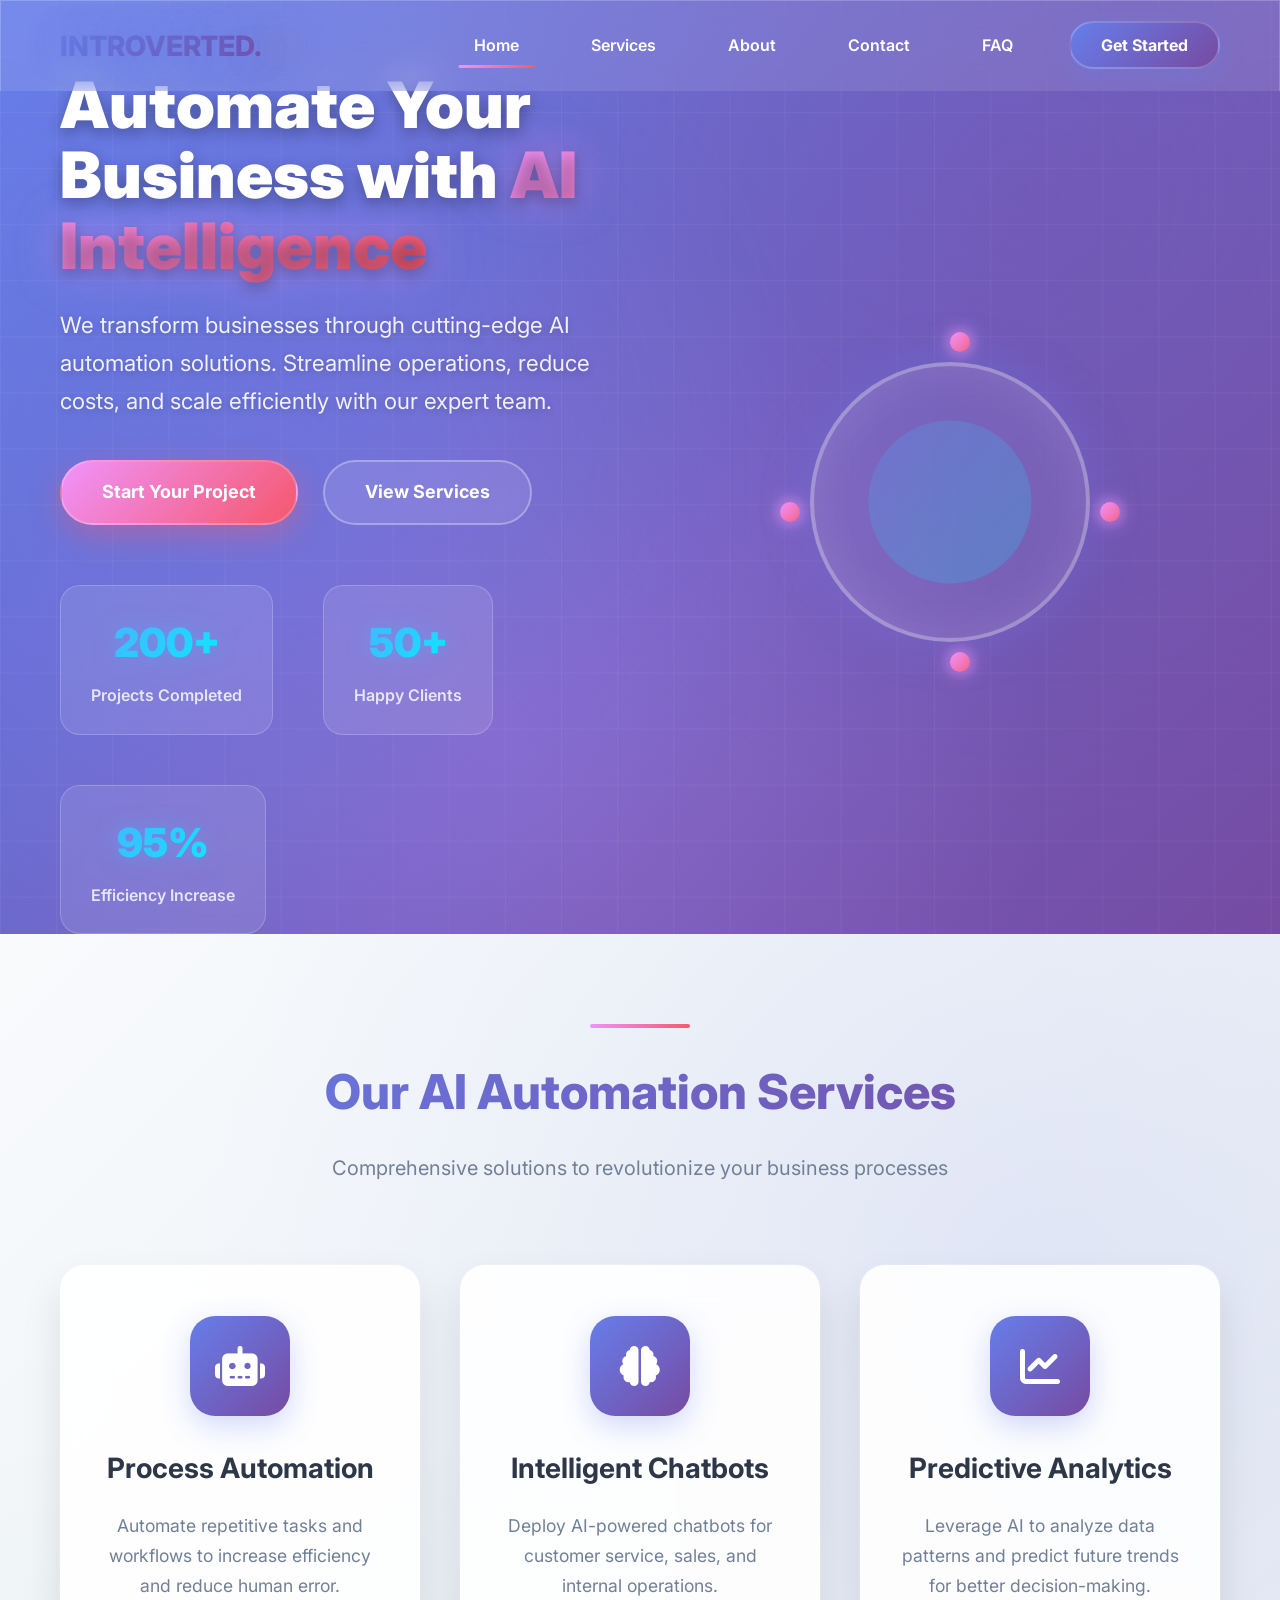
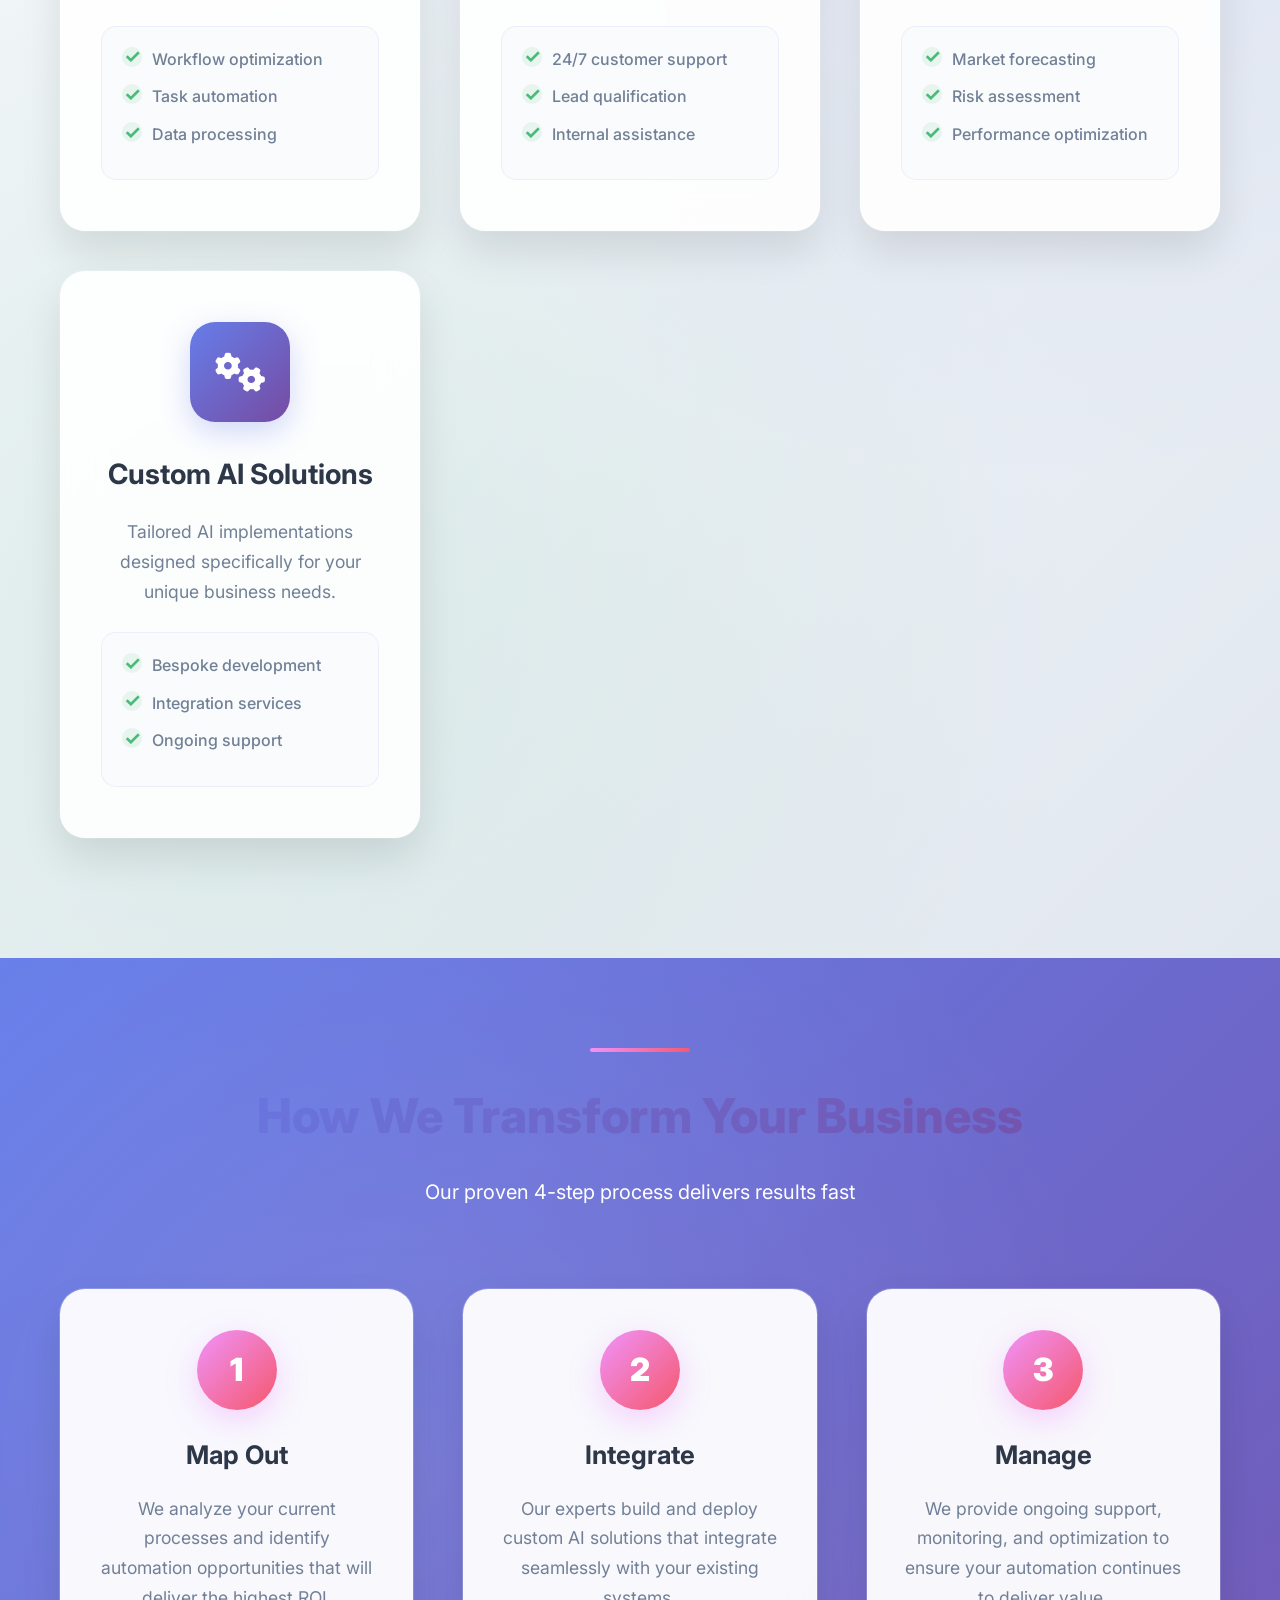
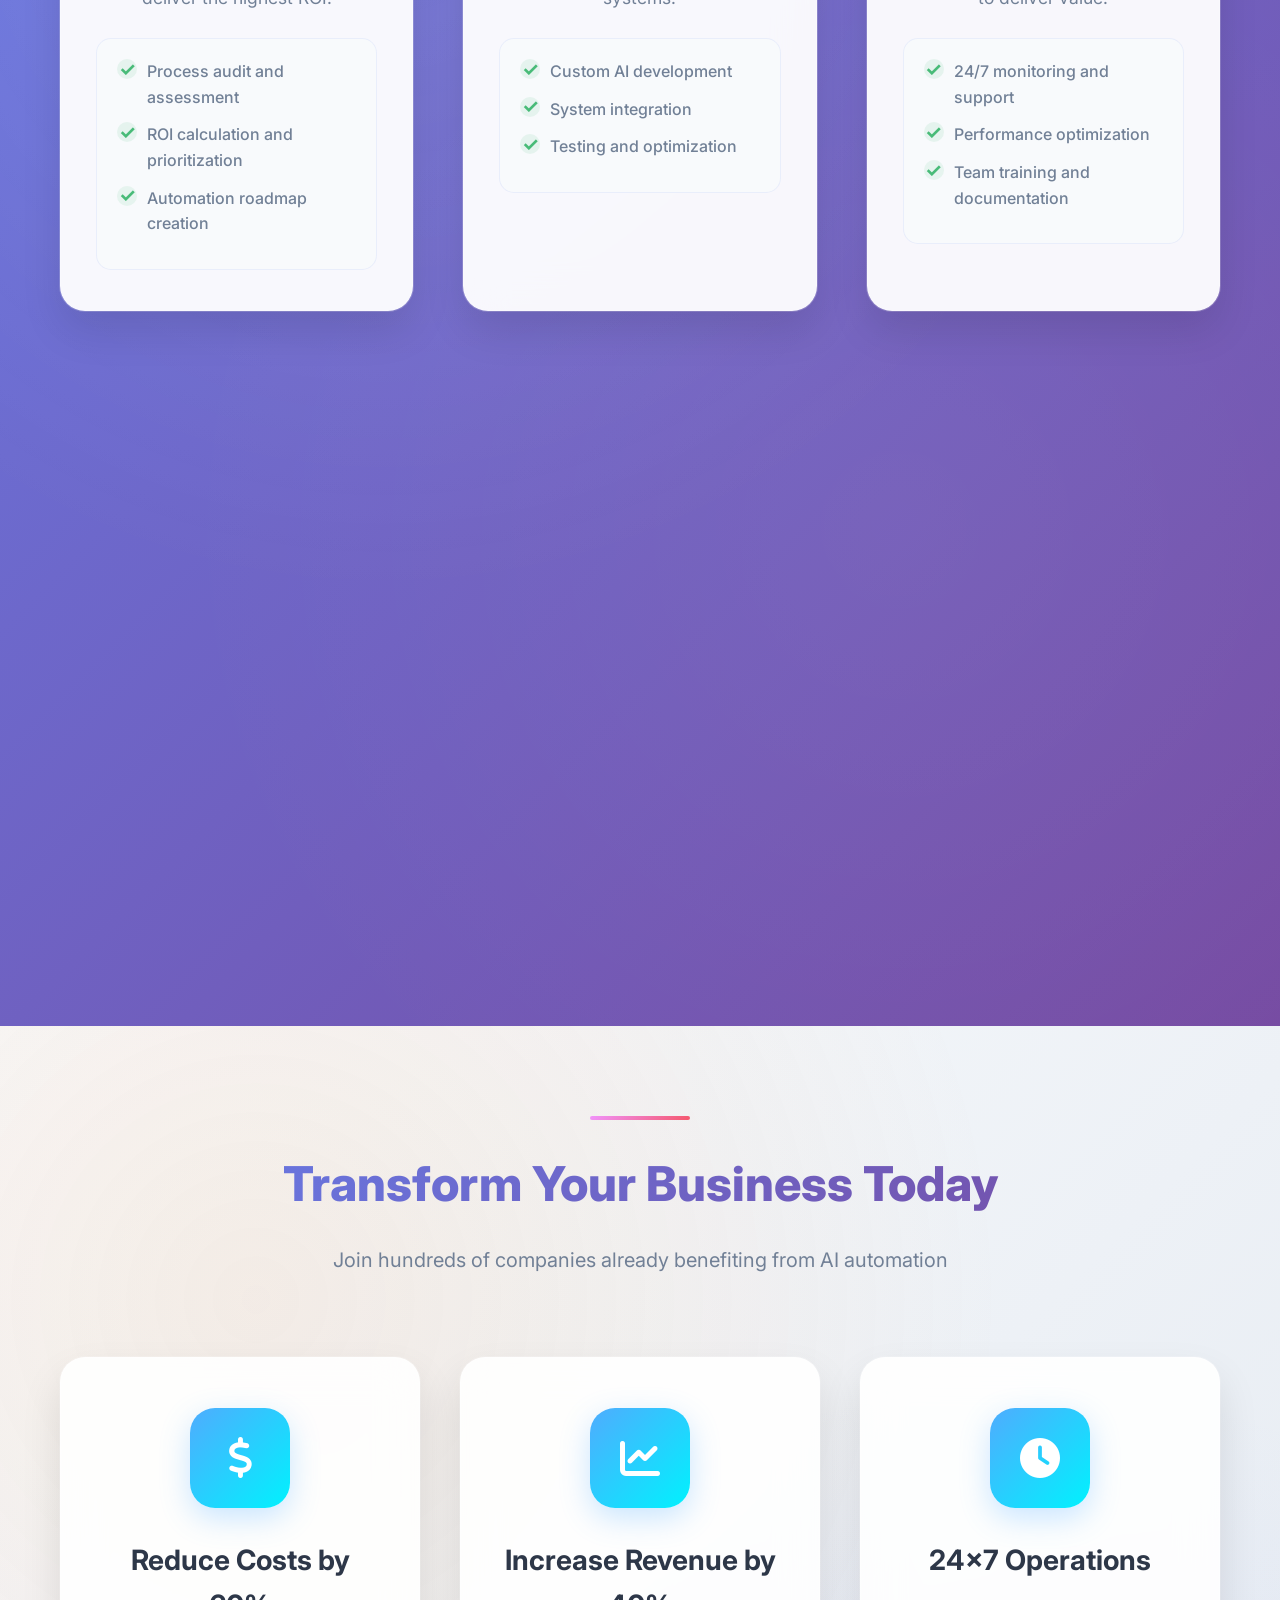
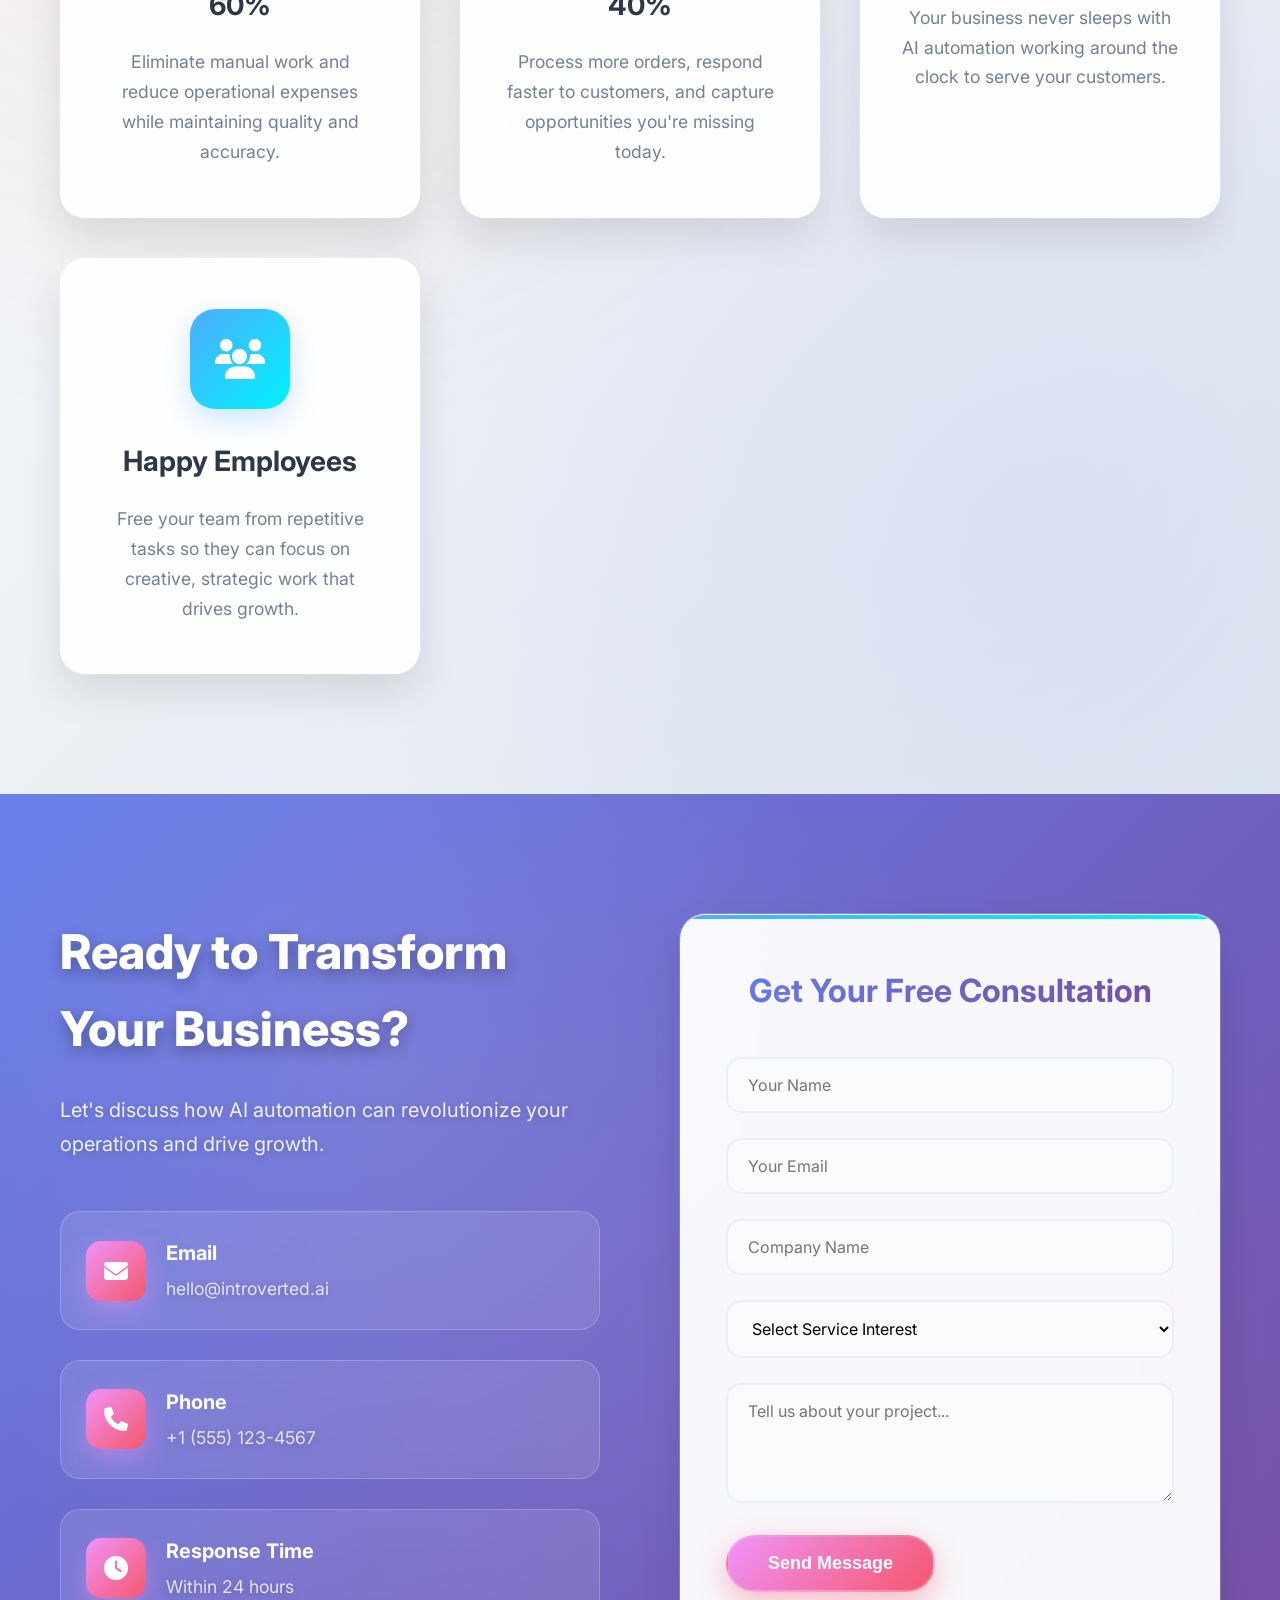
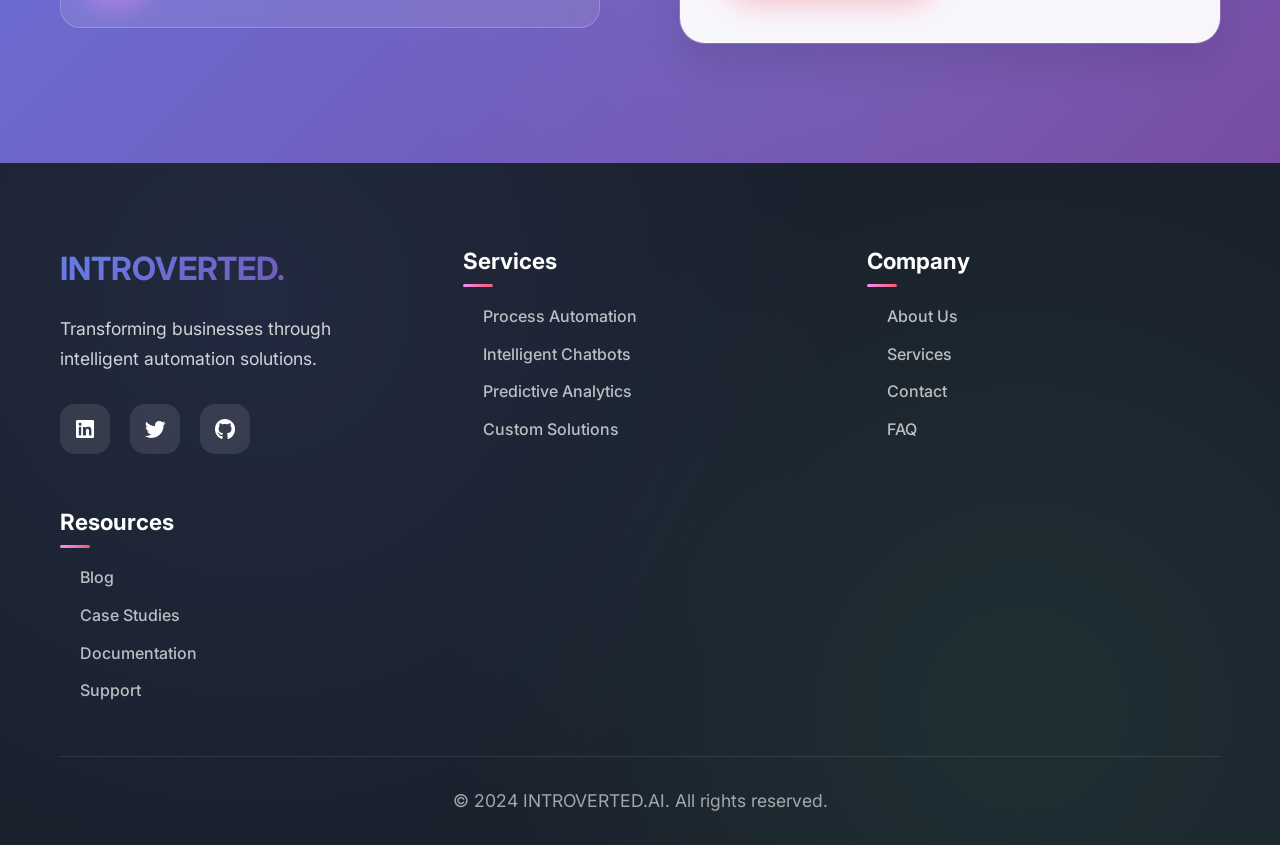
==== commit 5ab5e9aa: "Enhance website accessibility, SEO, and performance with meta tags and improvements Co-authored-by: " ====
--- a/index.html
+++ b/index.html
@@ -3,324 +3,394 @@
 <head>
     <meta charset="UTF-8">
     <meta name="viewport" content="width=device-width, initial-scale=1.0">
-    <title>INTROVERTED.AI - AI Automation Agency</title>
+    
+    <!-- Enhanced Meta Tags for SEO and Social Media -->
+    <title>INTROVERTED.AI - AI Automation Agency | Transform Your Business with AI</title>
+    <meta name="description" content="Transform your business with cutting-edge AI automation solutions. Streamline operations, reduce costs by 60%, and scale efficiently with our expert team.">
+    <meta name="keywords" content="AI automation, business automation, artificial intelligence, process automation, chatbots, predictive analytics">
+    <meta name="author" content="INTROVERTED.AI">
+    
+    <!-- Open Graph Meta Tags -->
+    <meta property="og:title" content="INTROVERTED.AI - AI Automation Agency">
+    <meta property="og:description" content="Transform your business with cutting-edge AI automation solutions. Streamline operations, reduce costs by 60%, and scale efficiently.">
+    <meta property="og:type" content="website">
+    <meta property="og:url" content="https://introverted.ai">
+    <meta property="og:image" content="https://introverted.ai/assets/og-image.jpg">
+    
+    <!-- Twitter Card Meta Tags -->
+    <meta name="twitter:card" content="summary_large_image">
+    <meta name="twitter:title" content="INTROVERTED.AI - AI Automation Agency">
+    <meta name="twitter:description" content="Transform your business with cutting-edge AI automation solutions.">
+    <meta name="twitter:image" content="https://introverted.ai/assets/twitter-image.jpg">
+    
+    <!-- Favicon -->
+    <link rel="icon" type="image/x-icon" href="/favicon.ico">
+    <link rel="apple-touch-icon" sizes="180x180" href="/apple-touch-icon.png">
+    
+    <!-- Preload Critical Resources -->
+    <link rel="preload" href="https://fonts.googleapis.com/css2?family=Inter:wght@300;400;500;600;700;800;900&display=swap" as="style">
+    <link rel="preload" href="styles.css" as="style">
+    
+    <!-- Stylesheets -->
     <link rel="stylesheet" href="styles.css">
-    <link href="https://fonts.googleapis.com/css2?family=Inter:wght@300;400;500;600;700&display=swap" rel="stylesheet">
+    <link href="https://fonts.googleapis.com/css2?family=Inter:wght@300;400;500;600;700;800;900&display=swap" rel="stylesheet">
     <link rel="stylesheet" href="https://cdnjs.cloudflare.com/ajax/libs/font-awesome/6.4.0/css/all.min.css">
+    
+    <!-- Structured Data for SEO -->
+    <script type="application/ld+json">
+    {
+        "@context": "https://schema.org",
+        "@type": "Organization",
+        "name": "INTROVERTED.AI",
+        "url": "https://introverted.ai",
+        "logo": "https://introverted.ai/logo.png",
+        "description": "AI Automation Agency transforming businesses through intelligent automation solutions",
+        "address": {
+            "@type": "PostalAddress",
+            "addressCountry": "US"
+        },
+        "contactPoint": {
+            "@type": "ContactPoint",
+            "telephone": "+1-555-123-4567",
+            "contactType": "Customer Service",
+            "email": "hello@introverted.ai"
+        },
+        "sameAs": [
+            "https://linkedin.com/company/introverted-ai",
+            "https://twitter.com/introverted_ai"
+        ]
+    }
+    </script>
 </head>
 <body>
+    <!-- Skip to main content for accessibility -->
+    <a href="#main" class="skip-link" style="position: absolute; left: -9999px; width: 1px; height: 1px; overflow: hidden;">Skip to main content</a>
+    
     <!-- Navigation -->
-    <nav class="navbar">
+    <nav class="navbar" role="navigation" aria-label="Main navigation">
         <div class="nav-container">
             <div class="nav-logo">
-                <h2>INTROVERTED.<span class="ai-text">AI</span></h2>
-            </div>
-            <ul class="nav-menu">
-                <li class="nav-item">
-                    <a href="index.html" class="nav-link active">Home</a>
-                </li>
-                <li class="nav-item">
-                    <a href="services.html" class="nav-link">Services</a>
-                </li>
-                <li class="nav-item">
-                    <a href="about.html" class="nav-link">About</a>
-                </li>
-                <li class="nav-item">
-                    <a href="contact.html" class="nav-link">Contact</a>
-                </li>
-                <li class="nav-item">
-                    <a href="faq.html" class="nav-link">FAQ</a>
-                </li>
-                <li class="nav-item">
-                    <a href="contact.html" class="nav-link cta-button">Get Started</a>
+                <h2 aria-label="INTROVERTED.AI - Home">INTROVERTED.<span class="ai-text">AI</span></h2>
+            </div>
+            <ul class="nav-menu" role="menubar">
+                <li class="nav-item" role="none">
+                    <a href="index.html" class="nav-link active" role="menuitem" aria-current="page">Home</a>
+                </li>
+                <li class="nav-item" role="none">
+                    <a href="services.html" class="nav-link" role="menuitem">Services</a>
+                </li>
+                <li class="nav-item" role="none">
+                    <a href="about.html" class="nav-link" role="menuitem">About</a>
+                </li>
+                <li class="nav-item" role="none">
+                    <a href="contact.html" class="nav-link" role="menuitem">Contact</a>
+                </li>
+                <li class="nav-item" role="none">
+                    <a href="faq.html" class="nav-link" role="menuitem">FAQ</a>
+                </li>
+                <li class="nav-item" role="none">
+                    <a href="contact.html" class="nav-link cta-button" role="menuitem">Get Started</a>
                 </li>
             </ul>
-            <div class="hamburger">
+            <button class="hamburger" aria-label="Toggle mobile menu" aria-expanded="false">
                 <span class="bar"></span>
                 <span class="bar"></span>
                 <span class="bar"></span>
-            </div>
+            </button>
         </div>
     </nav>
 
-    <!-- Hero Section -->
-    <section id="home" class="hero">
-        <div class="hero-container">
-            <div class="hero-content">
-                <h1 class="hero-title">
-                    Automate Your Business with 
-                    <span class="gradient-text">AI Intelligence</span>
-                </h1>
-                <p class="hero-description">
-                    We transform businesses through cutting-edge AI automation solutions. 
-                    Streamline operations, reduce costs, and scale efficiently with our expert team.
-                </p>
-                <div class="hero-buttons">
-                    <a href="contact.html" class="btn btn-primary">Start Your Project</a>
-                    <a href="services.html" class="btn btn-secondary">View Services</a>
-                </div>
-                <div class="hero-stats">
-                    <div class="stat">
-                        <h3>200+</h3>
-                        <p>Projects Completed</p>
+    <!-- Main Content -->
+    <main id="main">
+        <!-- Hero Section -->
+        <section id="home" class="hero" aria-labelledby="hero-heading">
+            <div class="hero-container">
+                <div class="hero-content">
+                    <h1 id="hero-heading" class="hero-title">
+                        Automate Your Business with 
+                        <span class="gradient-text">AI Intelligence</span>
+                    </h1>
+                    <p class="hero-description">
+                        We transform businesses through cutting-edge AI automation solutions. 
+                        Streamline operations, reduce costs, and scale efficiently with our expert team.
+                    </p>
+                    <div class="hero-buttons">
+                        <a href="contact.html" class="btn btn-primary" aria-describedby="cta-description">Start Your Project</a>
+                        <a href="services.html" class="btn btn-secondary">View Services</a>
                     </div>
-                    <div class="stat">
-                        <h3>50+</h3>
-                        <p>Happy Clients</p>
+                    <div class="hero-stats" aria-label="Company achievements">
+                        <div class="stat">
+                            <h3 data-target="200" aria-label="200 plus projects completed">200+</h3>
+                            <p>Projects Completed</p>
+                        </div>
+                        <div class="stat">
+                            <h3 data-target="50" aria-label="50 plus happy clients">50+</h3>
+                            <p>Happy Clients</p>
+                        </div>
+                        <div class="stat">
+                            <h3 data-target="95" aria-label="95 percent efficiency increase">95%</h3>
+                            <p>Efficiency Increase</p>
+                        </div>
                     </div>
-                    <div class="stat">
-                        <h3>95%</h3>
-                        <p>Efficiency Increase</p>
+                    <p id="cta-description" class="sr-only">Get started with our AI automation services to transform your business</p>
+                </div>
+                <div class="hero-visual" aria-hidden="true">
+                    <div class="ai-animation">
+                        <div class="ai-circle"></div>
+                        <div class="ai-nodes">
+                            <div class="node node-1"></div>
+                            <div class="node node-2"></div>
+                            <div class="node node-3"></div>
+                            <div class="node node-4"></div>
+                        </div>
                     </div>
                 </div>
             </div>
-            <div class="hero-visual">
-                <div class="ai-animation">
-                    <div class="ai-circle"></div>
-                    <div class="ai-nodes">
-                        <div class="node node-1"></div>
-                        <div class="node node-2"></div>
-                        <div class="node node-3"></div>
-                        <div class="node node-4"></div>
+        </section>
+
+        <!-- Services Section -->
+        <section id="services" class="services" aria-labelledby="services-heading">
+            <div class="container">
+                <div class="section-header">
+                    <h2 id="services-heading">Our AI Automation Services</h2>
+                    <p>Comprehensive solutions to revolutionize your business processes</p>
+                </div>
+                <div class="services-grid">
+                    <article class="service-card">
+                        <div class="service-icon" aria-hidden="true">
+                            <i class="fas fa-robot"></i>
+                        </div>
+                        <h3>Process Automation</h3>
+                        <p>Automate repetitive tasks and workflows to increase efficiency and reduce human error.</p>
+                        <ul>
+                            <li>Workflow optimization</li>
+                            <li>Task automation</li>
+                            <li>Data processing</li>
+                        </ul>
+                    </article>
+                    <article class="service-card">
+                        <div class="service-icon" aria-hidden="true">
+                            <i class="fas fa-brain"></i>
+                        </div>
+                        <h3>Intelligent Chatbots</h3>
+                        <p>Deploy AI-powered chatbots for customer service, sales, and internal operations.</p>
+                        <ul>
+                            <li>24/7 customer support</li>
+                            <li>Lead qualification</li>
+                            <li>Internal assistance</li>
+                        </ul>
+                    </article>
+                    <article class="service-card">
+                        <div class="service-icon" aria-hidden="true">
+                            <i class="fas fa-chart-line"></i>
+                        </div>
+                        <h3>Predictive Analytics</h3>
+                        <p>Leverage AI to analyze data patterns and predict future trends for better decision-making.</p>
+                        <ul>
+                            <li>Market forecasting</li>
+                            <li>Risk assessment</li>
+                            <li>Performance optimization</li>
+                        </ul>
+                    </article>
+                    <article class="service-card">
+                        <div class="service-icon" aria-hidden="true">
+                            <i class="fas fa-cogs"></i>
+                        </div>
+                        <h3>Custom AI Solutions</h3>
+                        <p>Tailored AI implementations designed specifically for your unique business needs.</p>
+                        <ul>
+                            <li>Bespoke development</li>
+                            <li>Integration services</li>
+                            <li>Ongoing support</li>
+                        </ul>
+                    </article>
+                </div>
+            </div>
+        </section>
+
+        <!-- How We Work Section -->
+        <section class="how-we-work" aria-labelledby="process-heading">
+            <div class="container">
+                <div class="section-header">
+                    <h2 id="process-heading">How We Transform Your Business</h2>
+                    <p>Our proven 4-step process delivers results fast</p>
+                </div>
+                <div class="process-steps">
+                    <article class="step">
+                        <div class="step-number" aria-hidden="true">1</div>
+                        <div class="step-content">
+                            <h3>Map Out</h3>
+                            <p>We analyze your current processes and identify automation opportunities that will deliver the highest ROI.</p>
+                            <ul>
+                                <li>Process audit and assessment</li>
+                                <li>ROI calculation and prioritization</li>
+                                <li>Automation roadmap creation</li>
+                            </ul>
+                        </div>
+                    </article>
+                    <article class="step">
+                        <div class="step-number" aria-hidden="true">2</div>
+                        <div class="step-content">
+                            <h3>Integrate</h3>
+                            <p>Our experts build and deploy custom AI solutions that integrate seamlessly with your existing systems.</p>
+                            <ul>
+                                <li>Custom AI development</li>
+                                <li>System integration</li>
+                                <li>Testing and optimization</li>
+                            </ul>
+                        </div>
+                    </article>
+                    <article class="step">
+                        <div class="step-number" aria-hidden="true">3</div>
+                        <div class="step-content">
+                            <h3>Manage</h3>
+                            <p>We provide ongoing support, monitoring, and optimization to ensure your automation continues to deliver value.</p>
+                            <ul>
+                                <li>24/7 monitoring and support</li>
+                                <li>Performance optimization</li>
+                                <li>Team training and documentation</li>
+                            </ul>
+                        </div>
+                    </article>
+                    <article class="step">
+                        <div class="step-number" aria-hidden="true">4</div>
+                        <div class="step-content">
+                            <h3>Scale</h3>
+                            <p>As your business grows, we help you expand and enhance your automation to support new challenges and opportunities.</p>
+                            <ul>
+                                <li>Scalability planning</li>
+                                <li>Feature enhancements</li>
+                                <li>Strategic consulting</li>
+                            </ul>
+                        </div>
+                    </article>
+                </div>
+            </div>
+        </section>
+
+        <!-- Benefits Section -->
+        <section class="benefits" aria-labelledby="benefits-heading">
+            <div class="container">
+                <div class="section-header">
+                    <h2 id="benefits-heading">Transform Your Business Today</h2>
+                    <p>Join hundreds of companies already benefiting from AI automation</p>
+                </div>
+                <div class="benefits-grid">
+                    <article class="benefit-card">
+                        <div class="benefit-icon" aria-hidden="true">
+                            <i class="fas fa-dollar-sign"></i>
+                        </div>
+                        <h3>Reduce Costs by 60%</h3>
+                        <p>Eliminate manual work and reduce operational expenses while maintaining quality and accuracy.</p>
+                    </article>
+                    <article class="benefit-card">
+                        <div class="benefit-icon" aria-hidden="true">
+                            <i class="fas fa-chart-line"></i>
+                        </div>
+                        <h3>Increase Revenue by 40%</h3>
+                        <p>Process more orders, respond faster to customers, and capture opportunities you're missing today.</p>
+                    </article>
+                    <article class="benefit-card">
+                        <div class="benefit-icon" aria-hidden="true">
+                            <i class="fas fa-clock"></i>
+                        </div>
+                        <h3>24x7 Operations</h3>
+                        <p>Your business never sleeps with AI automation working around the clock to serve your customers.</p>
+                    </article>
+                    <article class="benefit-card">
+                        <div class="benefit-icon" aria-hidden="true">
+                            <i class="fas fa-users"></i>
+                        </div>
+                        <h3>Happy Employees</h3>
+                        <p>Free your team from repetitive tasks so they can focus on creative, strategic work that drives growth.</p>
+                    </article>
+                </div>
+            </div>
+        </section>
+
+        <!-- Contact Section -->
+        <section class="contact" aria-labelledby="contact-heading">
+            <div class="container">
+                <div class="contact-content">
+                    <div class="contact-info">
+                        <h2 id="contact-heading">Ready to Transform Your Business?</h2>
+                        <p>Let's discuss how AI automation can revolutionize your operations and drive growth.</p>
+                        
+                        <div class="contact-details">
+                            <div class="contact-item">
+                                <i class="fas fa-envelope" aria-hidden="true"></i>
+                                <div>
+                                    <h4>Email</h4>
+                                    <p><a href="mailto:hello@introverted.ai">hello@introverted.ai</a></p>
+                                </div>
+                            </div>
+                            <div class="contact-item">
+                                <i class="fas fa-phone" aria-hidden="true"></i>
+                                <div>
+                                    <h4>Phone</h4>
+                                    <p><a href="tel:+15551234567">+1 (555) 123-4567</a></p>
+                                </div>
+                            </div>
+                            <div class="contact-item">
+                                <i class="fas fa-clock" aria-hidden="true"></i>
+                                <div>
+                                    <h4>Response Time</h4>
+                                    <p>Within 24 hours</p>
+                                </div>
+                            </div>
+                        </div>
                     </div>
-                </div>
-            </div>
-        </div>
-    </section>
-
-    <!-- Services Section -->
-    <section id="services" class="services">
-        <div class="container">
-            <div class="section-header">
-                <h2>Our AI Automation Services</h2>
-                <p>Comprehensive solutions to revolutionize your business processes</p>
-            </div>
-            <div class="services-grid">
-                <div class="service-card">
-                    <div class="service-icon">
-                        <i class="fas fa-robot"></i>
-                    </div>
-                    <h3>Process Automation</h3>
-                    <p>Automate repetitive tasks and workflows to increase efficiency and reduce human error.</p>
-                    <ul>
-                        <li>Workflow optimization</li>
-                        <li>Task automation</li>
-                        <li>Data processing</li>
-                    </ul>
-                </div>
-                <div class="service-card">
-                    <div class="service-icon">
-                        <i class="fas fa-brain"></i>
-                    </div>
-                    <h3>Intelligent Chatbots</h3>
-                    <p>Deploy AI-powered chatbots for customer service, sales, and internal operations.</p>
-                    <ul>
-                        <li>24/7 customer support</li>
-                        <li>Lead qualification</li>
-                        <li>Internal assistance</li>
-                    </ul>
-                </div>
-                <div class="service-card">
-                    <div class="service-icon">
-                        <i class="fas fa-chart-line"></i>
-                    </div>
-                    <h3>Predictive Analytics</h3>
-                    <p>Leverage AI to analyze data patterns and predict future trends for better decision-making.</p>
-                    <ul>
-                        <li>Market forecasting</li>
-                        <li>Risk assessment</li>
-                        <li>Performance optimization</li>
-                    </ul>
-                </div>
-                <div class="service-card">
-                    <div class="service-icon">
-                        <i class="fas fa-cogs"></i>
-                    </div>
-                    <h3>Custom AI Solutions</h3>
-                    <p>Tailored AI implementations designed specifically for your unique business needs.</p>
-                    <ul>
-                        <li>Bespoke development</li>
-                        <li>Integration services</li>
-                        <li>Ongoing support</li>
-                    </ul>
-                </div>
-            </div>
-        </div>
-    </section>
-
-    <!-- How We Work Section -->
-    <section class="how-we-work">
-        <div class="container">
-            <div class="section-header">
-                <h2>How We Transform Your Business</h2>
-                <p>Our proven 4-step process delivers results fast</p>
-            </div>
-            <div class="process-steps">
-                <div class="step">
-                    <div class="step-number">1</div>
-                    <div class="step-content">
-                        <h3>Map Out</h3>
-                        <p>We analyze your current processes and identify automation opportunities that will deliver the highest ROI.</p>
-                        <ul>
-                            <li>Process audit and assessment</li>
-                            <li>ROI calculation and prioritization</li>
-                            <li>Automation roadmap creation</li>
-                        </ul>
-                    </div>
-                </div>
-                <div class="step">
-                    <div class="step-number">2</div>
-                    <div class="step-content">
-                        <h3>Integrate</h3>
-                        <p>Our experts build and deploy custom AI solutions that integrate seamlessly with your existing systems.</p>
-                        <ul>
-                            <li>Custom AI development</li>
-                            <li>System integration</li>
-                            <li>Testing and optimization</li>
-                        </ul>
-                    </div>
-                </div>
-                <div class="step">
-                    <div class="step-number">3</div>
-                    <div class="step-content">
-                        <h3>Manage</h3>
-                        <p>We provide ongoing support, monitoring, and optimization to ensure your automation continues to deliver value.</p>
-                        <ul>
-                            <li>24/7 monitoring and support</li>
-                            <li>Performance optimization</li>
-                            <li>Team training and documentation</li>
-                        </ul>
-                    </div>
-                </div>
-                <div class="step">
-                    <div class="step-number">4</div>
-                    <div class="step-content">
-                        <h3>Scale</h3>
-                        <p>As your business grows, we help you expand and enhance your automation to support new challenges and opportunities.</p>
-                        <ul>
-                            <li>Scalability planning</li>
-                            <li>Feature enhancements</li>
-                            <li>Strategic consulting</li>
-                        </ul>
-                    </div>
-                </div>
-            </div>
-        </div>
-    </section>
-
-    <!-- Benefits Section -->
-    <section class="benefits">
-        <div class="container">
-            <div class="section-header">
-                <h2>Transform Your Business Today</h2>
-                <p>Join hundreds of companies already benefiting from AI automation</p>
-            </div>
-            <div class="benefits-grid">
-                <div class="benefit-card">
-                    <div class="benefit-icon">
-                        <i class="fas fa-dollar-sign"></i>
-                    </div>
-                    <h3>Reduce Costs by 60%</h3>
-                    <p>Eliminate manual work and reduce operational expenses while maintaining quality and accuracy.</p>
-                </div>
-                <div class="benefit-card">
-                    <div class="benefit-icon">
-                        <i class="fas fa-chart-line"></i>
-                    </div>
-                    <h3>Increase Revenue by 40%</h3>
-                    <p>Process more orders, respond faster to customers, and capture opportunities you're missing today.</p>
-                </div>
-                <div class="benefit-card">
-                    <div class="benefit-icon">
-                        <i class="fas fa-clock"></i>
-                    </div>
-                    <h3>24x7 Operations</h3>
-                    <p>Your business never sleeps with AI automation working around the clock to serve your customers.</p>
-                </div>
-                <div class="benefit-card">
-                    <div class="benefit-icon">
-                        <i class="fas fa-users"></i>
-                    </div>
-                    <h3>Happy Employees</h3>
-                    <p>Free your team from repetitive tasks so they can focus on creative, strategic work that drives growth.</p>
-                </div>
-            </div>
-        </div>
-    </section>
-
-    <!-- Contact Section -->
-    <section class="contact">
-        <div class="container">
-            <div class="contact-content">
-                <div class="contact-info">
-                    <h2>Ready to Transform Your Business?</h2>
-                    <p>Let's discuss how AI automation can revolutionize your operations and drive growth.</p>
                     
-                    <div class="contact-details">
-                        <div class="contact-item">
-                            <i class="fas fa-envelope"></i>
-                            <div>
-                                <h4>Email</h4>
-                                <p>hello@introverted.ai</p>
-                            </div>
-                        </div>
-                        <div class="contact-item">
-                            <i class="fas fa-phone"></i>
-                            <div>
-                                <h4>Phone</h4>
-                                <p>+1 (555) 123-4567</p>
-                            </div>
-                        </div>
-                        <div class="contact-item">
-                            <i class="fas fa-clock"></i>
-                            <div>
-                                <h4>Response Time</h4>
-                                <p>Within 24 hours</p>
-                            </div>
-                        </div>
-                    </div>
-                </div>
-                
-                <form class="contact-form">
-                    <h3>Get Your Free Consultation</h3>
-                    <div class="form-group">
-                        <input type="text" id="name" name="name" placeholder="Your Name" required>
-                    </div>
-                    <div class="form-group">
-                        <input type="email" id="email" name="email" placeholder="Your Email" required>
-                    </div>
-                    <div class="form-group">
-                        <input type="text" id="company" name="company" placeholder="Company Name">
-                    </div>
-                    <div class="form-group">
-                        <select id="service" name="service" required>
-                            <option value="">Select Service Interest</option>
-                            <option value="process-automation">Process Automation</option>
-                            <option value="chatbots">Intelligent Chatbots</option>
-                            <option value="analytics">Predictive Analytics</option>
-                            <option value="custom">Custom AI Solutions</option>
-                        </select>
-                    </div>
-                    <div class="form-group">
-                        <textarea id="message" name="message" placeholder="Tell us about your project..." rows="4"></textarea>
-                    </div>
-                    <button type="submit" class="btn btn-primary">Send Message</button>
-                </form>
-            </div>
-        </div>
-    </section>
+                    <form class="contact-form" novalidate aria-labelledby="form-heading">
+                        <h3 id="form-heading">Get Your Free Consultation</h3>
+                        <div class="form-group">
+                            <label for="name" class="sr-only">Your Name</label>
+                            <input type="text" id="name" name="name" placeholder="Your Name" required aria-describedby="name-error">
+                            <div id="name-error" class="error-message" role="alert" aria-live="polite"></div>
+                        </div>
+                        <div class="form-group">
+                            <label for="email" class="sr-only">Your Email</label>
+                            <input type="email" id="email" name="email" placeholder="Your Email" required aria-describedby="email-error">
+                            <div id="email-error" class="error-message" role="alert" aria-live="polite"></div>
+                        </div>
+                        <div class="form-group">
+                            <label for="company" class="sr-only">Company Name</label>
+                            <input type="text" id="company" name="company" placeholder="Company Name">
+                        </div>
+                        <div class="form-group">
+                            <label for="service" class="sr-only">Service Interest</label>
+                            <select id="service" name="service" required aria-describedby="service-error">
+                                <option value="">Select Service Interest</option>
+                                <option value="process-automation">Process Automation</option>
+                                <option value="chatbots">Intelligent Chatbots</option>
+                                <option value="analytics">Predictive Analytics</option>
+                                <option value="custom">Custom AI Solutions</option>
+                            </select>
+                            <div id="service-error" class="error-message" role="alert" aria-live="polite"></div>
+                        </div>
+                        <div class="form-group">
+                            <label for="message" class="sr-only">Project Details</label>
+                            <textarea id="message" name="message" placeholder="Tell us about your project..." rows="4" aria-describedby="message-error"></textarea>
+                            <div id="message-error" class="error-message" role="alert" aria-live="polite"></div>
+                        </div>
+                        <button type="submit" class="btn btn-primary">Send Message</button>
+                    </form>
+                </div>
+            </div>
+        </section>
+    </main>
 
     <!-- Footer -->
-    <footer class="footer">
+    <footer class="footer" role="contentinfo">
         <div class="container">
             <div class="footer-content">
                 <div class="footer-section">
                     <h3>INTROVERTED.<span class="ai-text">AI</span></h3>
                     <p>Transforming businesses through intelligent automation solutions.</p>
                     <div class="social-links">
-                        <a href="#"><i class="fab fa-linkedin"></i></a>
-                        <a href="#"><i class="fab fa-twitter"></i></a>
-                        <a href="#"><i class="fab fa-github"></i></a>
+                        <a href="#" aria-label="LinkedIn"><i class="fab fa-linkedin" aria-hidden="true"></i></a>
+                        <a href="#" aria-label="Twitter"><i class="fab fa-twitter" aria-hidden="true"></i></a>
+                        <a href="#" aria-label="GitHub"><i class="fab fa-github" aria-hidden="true"></i></a>
                     </div>
                 </div>
                 <div class="footer-section">
@@ -357,6 +427,7 @@
         </div>
     </footer>
 
+    <!-- Scripts -->
     <script src="script.js"></script>
 </body>
 </html>
--- a/styles.css
+++ b/styles.css
@@ -14,6 +14,8 @@
     line-height: 1.6;
     color: #333;
     overflow-x: hidden;
+    background: linear-gradient(135deg, #667eea 0%, #764ba2 100%);
+    background-attachment: fixed;
 }
 
 .container {
@@ -22,31 +24,45 @@
     padding: 0 20px;
 }
 
-/* Color Variables */
+/* Enhanced Color Variables */
 :root {
-    --primary-color: #6366f1;
-    --primary-dark: #4f46e5;
-    --secondary-color: #f8fafc;
-    --accent-color: #10b981;
-    --text-dark: #1f2937;
-    --text-light: #6b7280;
+    --primary-color: #667eea;
+    --primary-dark: #5a67d8;
+    --secondary-color: #f7fafc;
+    --accent-color: #48bb78;
+    --accent-secondary: #ed8936;
+    --text-dark: #2d3748;
+    --text-light: #718096;
     --white: #ffffff;
-    --gradient: linear-gradient(135deg, #6366f1 0%, #8b5cf6 50%, #ec4899 100%);
+    --black: #1a202c;
+    --gradient-primary: linear-gradient(135deg, #667eea 0%, #764ba2 100%);
+    --gradient-secondary: linear-gradient(135deg, #f093fb 0%, #f5576c 100%);
+    --gradient-tertiary: linear-gradient(135deg, #4facfe 0%, #00f2fe 100%);
     --shadow-light: 0 4px 6px -1px rgba(0, 0, 0, 0.1);
     --shadow-medium: 0 10px 15px -3px rgba(0, 0, 0, 0.1);
     --shadow-heavy: 0 25px 50px -12px rgba(0, 0, 0, 0.25);
-}
-
-/* Navigation */
+    --glassmorphism: rgba(255, 255, 255, 0.25);
+    --glassmorphism-border: rgba(255, 255, 255, 0.18);
+}
+
+/* Enhanced Navigation with Glassmorphism */
 .navbar {
     position: fixed;
     top: 0;
     width: 100%;
-    background: rgba(255, 255, 255, 0.95);
-    backdrop-filter: blur(10px);
+    background: rgba(255, 255, 255, 0.1);
+    backdrop-filter: blur(20px);
+    -webkit-backdrop-filter: blur(20px);
+    border: 1px solid var(--glassmorphism-border);
     z-index: 1000;
     transition: all 0.3s ease;
-    border-bottom: 1px solid rgba(0, 0, 0, 0.1);
+    padding: 10px 0;
+}
+
+.navbar:hover {
+    background: rgba(255, 255, 255, 0.15);
+    transform: translateY(-2px);
+    box-shadow: 0 10px 40px rgba(0, 0, 0, 0.1);
 }
 
 .nav-container {
@@ -60,62 +76,81 @@
 }
 
 .nav-logo h2 {
-    font-size: 24px;
-    font-weight: 700;
-    color: var(--text-dark);
+    font-size: 28px;
+    font-weight: 800;
+    background: var(--gradient-primary);
+    -webkit-background-clip: text;
+    -webkit-text-fill-color: transparent;
+    background-clip: text;
+    text-shadow: 0 0 30px rgba(102, 126, 234, 0.5);
 }
 
 .ai-text {
-    color: var(--primary-color);
+    color: var(--accent-secondary);
+    filter: drop-shadow(0 0 10px rgba(237, 137, 54, 0.5));
 }
 
 .nav-menu {
     display: flex;
     list-style: none;
     align-items: center;
-    gap: 30px;
+    gap: 40px;
 }
 
 .nav-link {
     text-decoration: none;
-    color: var(--text-dark);
-    font-weight: 500;
-    transition: color 0.3s ease;
-    position: relative;
+    color: var(--white);
+    font-weight: 600;
+    font-size: 16px;
+    transition: all 0.3s ease;
+    position: relative;
+    padding: 8px 16px;
+    border-radius: 25px;
 }
 
 .nav-link:hover {
-    color: var(--primary-color);
+    color: var(--white);
+    background: rgba(255, 255, 255, 0.1);
+    transform: translateY(-2px);
+    text-shadow: 0 0 20px rgba(255, 255, 255, 0.5);
 }
 
 .nav-link::after {
     content: '';
     position: absolute;
     width: 0;
-    height: 2px;
+    height: 3px;
     bottom: -5px;
-    left: 0;
-    background: var(--primary-color);
-    transition: width 0.3s ease;
+    left: 50%;
+    background: var(--gradient-secondary);
+    transition: all 0.3s ease;
+    border-radius: 2px;
+    transform: translateX(-50%);
 }
 
 .nav-link:hover::after {
+    width: 80%;
+}
+
+.nav-link.active::after {
     width: 100%;
 }
 
 .cta-button {
-    background: var(--primary-color) !important;
+    background: var(--gradient-primary) !important;
     color: var(--white) !important;
-    padding: 10px 20px !important;
-    border-radius: 25px !important;
-    font-weight: 600 !important;
+    padding: 12px 30px !important;
+    border-radius: 30px !important;
+    font-weight: 700 !important;
     transition: all 0.3s ease !important;
+    box-shadow: 0 8px 25px rgba(102, 126, 234, 0.3) !important;
+    border: 2px solid rgba(255, 255, 255, 0.2) !important;
 }
 
 .cta-button:hover {
-    background: var(--primary-dark) !important;
-    transform: translateY(-2px);
-    box-shadow: var(--shadow-medium);
+    background: var(--gradient-secondary) !important;
+    transform: translateY(-5px) scale(1.05) !important;
+    box-shadow: 0 15px 35px rgba(102, 126, 234, 0.4) !important;
 }
 
 .cta-button::after {
@@ -126,23 +161,25 @@
     display: none;
     flex-direction: column;
     cursor: pointer;
+    padding: 5px;
 }
 
 .bar {
-    width: 25px;
-    height: 3px;
-    background: var(--text-dark);
+    width: 30px;
+    height: 4px;
+    background: var(--white);
     margin: 3px 0;
     transition: 0.3s;
     border-radius: 3px;
-}
-
-/* Hero Section */
+    box-shadow: 0 0 10px rgba(255, 255, 255, 0.3);
+}
+
+/* Enhanced Hero Section */
 .hero {
     min-height: 100vh;
     display: flex;
     align-items: center;
-    background: linear-gradient(135deg, #f8fafc 0%, #e2e8f0 100%);
+    background: var(--gradient-primary);
     padding-top: 70px;
     position: relative;
     overflow: hidden;
@@ -155,7 +192,21 @@
     left: 0;
     right: 0;
     bottom: 0;
-    background: url('data:image/svg+xml,<svg xmlns="http://www.w3.org/2000/svg" viewBox="0 0 1000 1000"><defs><pattern id="grid" width="50" height="50" patternUnits="userSpaceOnUse"><path d="M 50 0 L 0 0 0 50" fill="none" stroke="%23e2e8f0" stroke-width="1" opacity="0.3"/></pattern></defs><rect width="100%" height="100%" fill="url(%23grid)"/></svg>');
+    background: 
+        radial-gradient(circle at 20% 50%, rgba(102, 126, 234, 0.3) 0%, transparent 50%),
+        radial-gradient(circle at 80% 20%, rgba(118, 75, 162, 0.3) 0%, transparent 50%),
+        radial-gradient(circle at 40% 80%, rgba(240, 147, 251, 0.2) 0%, transparent 50%);
+    z-index: 0;
+}
+
+.hero::after {
+    content: '';
+    position: absolute;
+    top: 0;
+    left: 0;
+    right: 0;
+    bottom: 0;
+    background: url('data:image/svg+xml,<svg xmlns="http://www.w3.org/2000/svg" viewBox="0 0 1000 1000"><defs><pattern id="grid" width="60" height="60" patternUnits="userSpaceOnUse"><path d="M 60 0 L 0 0 0 60" fill="none" stroke="rgba(255,255,255,0.1)" stroke-width="1"/></pattern></defs><rect width="100%" height="100%" fill="url(%23grid)"/></svg>');
     z-index: 0;
 }
 
@@ -165,126 +216,219 @@
     padding: 0 20px;
     display: grid;
     grid-template-columns: 1fr 1fr;
-    gap: 60px;
+    gap: 80px;
     align-items: center;
     position: relative;
     z-index: 1;
 }
 
 .hero-content {
-    animation: fadeInUp 0.8s ease;
+    animation: fadeInUp 1s ease;
 }
 
 .hero-title {
-    font-size: 3.5rem;
-    font-weight: 700;
-    line-height: 1.2;
-    margin-bottom: 20px;
-    color: var(--text-dark);
+    font-size: 4rem;
+    font-weight: 900;
+    line-height: 1.1;
+    margin-bottom: 25px;
+    color: var(--white);
+    text-shadow: 0 5px 15px rgba(0, 0, 0, 0.3);
 }
 
 .gradient-text {
-    background: var(--gradient);
+    background: var(--gradient-secondary);
     -webkit-background-clip: text;
     -webkit-text-fill-color: transparent;
     background-clip: text;
+    filter: drop-shadow(0 0 20px rgba(240, 147, 251, 0.5));
+    animation: glow 3s ease-in-out infinite alternate;
+}
+
+@keyframes glow {
+    from {
+        filter: drop-shadow(0 0 20px rgba(240, 147, 251, 0.5));
+    }
+    to {
+        filter: drop-shadow(0 0 30px rgba(245, 87, 108, 0.8));
+    }
 }
 
 .hero-description {
-    font-size: 1.25rem;
-    color: var(--text-light);
-    margin-bottom: 30px;
+    font-size: 1.4rem;
+    color: rgba(255, 255, 255, 0.9);
+    margin-bottom: 40px;
     line-height: 1.7;
+    text-shadow: 0 2px 10px rgba(0, 0, 0, 0.2);
 }
 
 .hero-buttons {
     display: flex;
-    gap: 20px;
-    margin-bottom: 50px;
+    gap: 25px;
+    margin-bottom: 60px;
+    flex-wrap: wrap;
 }
 
 .btn {
-    padding: 12px 30px;
-    border-radius: 30px;
+    padding: 16px 40px;
+    border-radius: 35px;
     text-decoration: none;
-    font-weight: 600;
-    transition: all 0.3s ease;
+    font-weight: 700;
+    font-size: 18px;
+    transition: all 0.4s ease;
     display: inline-block;
     border: none;
     cursor: pointer;
-    font-size: 16px;
+    position: relative;
+    overflow: hidden;
+}
+
+.btn::before {
+    content: '';
+    position: absolute;
+    top: 0;
+    left: -100%;
+    width: 100%;
+    height: 100%;
+    background: linear-gradient(90deg, transparent, rgba(255, 255, 255, 0.2), transparent);
+    transition: left 0.5s ease;
+}
+
+.btn:hover::before {
+    left: 100%;
 }
 
 .btn-primary {
-    background: var(--primary-color);
+    background: var(--gradient-secondary);
     color: var(--white);
-    box-shadow: var(--shadow-light);
+    box-shadow: 0 10px 30px rgba(245, 87, 108, 0.4);
+    border: 2px solid rgba(255, 255, 255, 0.2);
 }
 
 .btn-primary:hover {
-    background: var(--primary-dark);
-    transform: translateY(-2px);
-    box-shadow: var(--shadow-medium);
+    transform: translateY(-8px) scale(1.05);
+    box-shadow: 0 20px 40px rgba(245, 87, 108, 0.6);
 }
 
 .btn-secondary {
-    background: transparent;
-    color: var(--primary-color);
-    border: 2px solid var(--primary-color);
+    background: rgba(255, 255, 255, 0.1);
+    color: var(--white);
+    border: 2px solid rgba(255, 255, 255, 0.3);
+    backdrop-filter: blur(10px);
+    -webkit-backdrop-filter: blur(10px);
 }
 
 .btn-secondary:hover {
-    background: var(--primary-color);
-    color: var(--white);
-    transform: translateY(-2px);
+    background: rgba(255, 255, 255, 0.2);
+    transform: translateY(-8px) scale(1.05);
+    box-shadow: 0 20px 40px rgba(255, 255, 255, 0.2);
 }
 
 .hero-stats {
     display: flex;
-    gap: 40px;
+    gap: 50px;
+    flex-wrap: wrap;
 }
 
 .stat {
     text-align: center;
+    background: rgba(255, 255, 255, 0.1);
+    padding: 25px 30px;
+    border-radius: 20px;
+    backdrop-filter: blur(10px);
+    -webkit-backdrop-filter: blur(10px);
+    border: 1px solid rgba(255, 255, 255, 0.2);
+    transition: all 0.3s ease;
+    min-width: 150px;
+}
+
+.stat:hover {
+    background: rgba(255, 255, 255, 0.15);
+    transform: translateY(-10px);
+    box-shadow: 0 20px 40px rgba(0, 0, 0, 0.1);
 }
 
 .stat h3 {
-    font-size: 2rem;
-    font-weight: 700;
-    color: var(--primary-color);
-    margin-bottom: 5px;
+    font-size: 2.5rem;
+    font-weight: 900;
+    background: var(--gradient-tertiary);
+    -webkit-background-clip: text;
+    -webkit-text-fill-color: transparent;
+    background-clip: text;
+    margin-bottom: 8px;
+    filter: drop-shadow(0 0 10px rgba(79, 172, 254, 0.5));
 }
 
 .stat p {
-    color: var(--text-light);
-    font-size: 0.9rem;
-}
-
-/* AI Animation */
+    color: rgba(255, 255, 255, 0.8);
+    font-size: 1rem;
+    font-weight: 600;
+}
+
+/* Enhanced AI Animation */
 .hero-visual {
     display: flex;
     justify-content: center;
     align-items: center;
-    animation: fadeInRight 0.8s ease;
+    animation: fadeInRight 1s ease;
+    position: relative;
 }
 
 .ai-animation {
     position: relative;
-    width: 300px;
-    height: 300px;
+    width: 400px;
+    height: 400px;
 }
 
 .ai-circle {
-    width: 200px;
-    height: 200px;
-    border: 3px solid var(--primary-color);
+    width: 280px;
+    height: 280px;
+    border: 4px solid rgba(255, 255, 255, 0.3);
     border-radius: 50%;
     position: absolute;
     top: 50%;
     left: 50%;
     transform: translate(-50%, -50%);
-    background: linear-gradient(135deg, rgba(99, 102, 241, 0.1) 0%, rgba(139, 92, 246, 0.1) 100%);
-    animation: pulse 2s infinite;
+    background: rgba(255, 255, 255, 0.05);
+    backdrop-filter: blur(20px);
+    -webkit-backdrop-filter: blur(20px);
+    animation: pulse 3s infinite, rotate 20s linear infinite;
+    box-shadow: 
+        0 0 50px rgba(102, 126, 234, 0.3),
+        inset 0 0 50px rgba(255, 255, 255, 0.1);
+}
+
+.ai-circle::before {
+    content: '';
+    position: absolute;
+    top: 50%;
+    left: 50%;
+    transform: translate(-50%, -50%);
+    width: 60%;
+    height: 60%;
+    background: var(--gradient-tertiary);
+    border-radius: 50%;
+    opacity: 0.2;
+    animation: innerPulse 2s infinite alternate;
+}
+
+@keyframes innerPulse {
+    from {
+        transform: translate(-50%, -50%) scale(0.8);
+        opacity: 0.2;
+    }
+    to {
+        transform: translate(-50%, -50%) scale(1.2);
+        opacity: 0.1;
+    }
+}
+
+@keyframes rotate {
+    from {
+        transform: translate(-50%, -50%) rotate(0deg);
+    }
+    to {
+        transform: translate(-50%, -50%) rotate(360deg);
+    }
 }
 
 .ai-nodes {
@@ -294,121 +438,241 @@
 }
 
 .node {
-    width: 12px;
-    height: 12px;
-    background: var(--primary-color);
+    width: 20px;
+    height: 20px;
+    background: var(--gradient-secondary);
     border-radius: 50%;
     position: absolute;
-    animation: orbit 4s linear infinite;
+    animation: orbit 8s linear infinite;
+    box-shadow: 0 0 20px rgba(240, 147, 251, 0.8);
+}
+
+.node::before {
+    content: '';
+    position: absolute;
+    top: 50%;
+    left: 50%;
+    transform: translate(-50%, -50%);
+    width: 40px;
+    height: 40px;
+    background: radial-gradient(circle, rgba(240, 147, 251, 0.3) 0%, transparent 70%);
+    border-radius: 50%;
 }
 
 .node-1 {
-    top: 20px;
+    top: 30px;
     left: 50%;
     animation-delay: 0s;
 }
 
 .node-2 {
     top: 50%;
-    right: 20px;
-    animation-delay: 1s;
+    right: 30px;
+    animation-delay: 2s;
 }
 
 .node-3 {
-    bottom: 20px;
+    bottom: 30px;
     left: 50%;
-    animation-delay: 2s;
+    animation-delay: 4s;
 }
 
 .node-4 {
     top: 50%;
-    left: 20px;
-    animation-delay: 3s;
-}
-
-/* Sections */
+    left: 30px;
+    animation-delay: 6s;
+}
+
+/* Enhanced Sections */
 .section-header {
     text-align: center;
-    margin-bottom: 60px;
+    margin-bottom: 80px;
+    position: relative;
+}
+
+.section-header::before {
+    content: '';
+    position: absolute;
+    top: -30px;
+    left: 50%;
+    transform: translateX(-50%);
+    width: 100px;
+    height: 4px;
+    background: var(--gradient-secondary);
+    border-radius: 2px;
 }
 
 .section-header h2 {
-    font-size: 2.5rem;
-    font-weight: 700;
-    color: var(--text-dark);
-    margin-bottom: 15px;
+    font-size: 3rem;
+    font-weight: 800;
+    background: var(--gradient-primary);
+    -webkit-background-clip: text;
+    -webkit-text-fill-color: transparent;
+    background-clip: text;
+    margin-bottom: 20px;
+    position: relative;
 }
 
 .section-header p {
-    font-size: 1.125rem;
+    font-size: 1.25rem;
     color: var(--text-light);
-    max-width: 600px;
+    max-width: 700px;
     margin: 0 auto;
-}
-
-/* Services Section */
+    line-height: 1.7;
+}
+
+/* Enhanced Services Section */
 .services {
-    padding: 100px 0;
-    background: var(--white);
+    padding: 120px 0;
+    background: linear-gradient(135deg, #f8fafc 0%, #e2e8f0 100%);
+    position: relative;
+    overflow: hidden;
+}
+
+.services::before {
+    content: '';
+    position: absolute;
+    top: 0;
+    left: 0;
+    right: 0;
+    bottom: 0;
+    background: 
+        radial-gradient(circle at 80% 20%, rgba(102, 126, 234, 0.1) 0%, transparent 50%),
+        radial-gradient(circle at 20% 80%, rgba(72, 187, 120, 0.1) 0%, transparent 50%);
+    pointer-events: none;
 }
 
 .services-grid {
     display: grid;
-    grid-template-columns: repeat(auto-fit, minmax(280px, 1fr));
-    gap: 30px;
+    grid-template-columns: repeat(auto-fit, minmax(320px, 1fr));
+    gap: 40px;
+    position: relative;
+    z-index: 1;
 }
 
 .service-card {
-    background: var(--white);
-    padding: 40px 30px;
-    border-radius: 15px;
-    box-shadow: var(--shadow-light);
-    transition: all 0.3s ease;
+    background: rgba(255, 255, 255, 0.9);
+    backdrop-filter: blur(20px);
+    -webkit-backdrop-filter: blur(20px);
+    padding: 50px 40px;
+    border-radius: 25px;
+    box-shadow: 
+        0 20px 40px rgba(0, 0, 0, 0.1),
+        0 0 0 1px rgba(255, 255, 255, 0.2);
+    transition: all 0.4s ease;
     text-align: center;
-    border: 1px solid rgba(0, 0, 0, 0.05);
+    border: 1px solid rgba(255, 255, 255, 0.2);
+    position: relative;
+    overflow: hidden;
+}
+
+.service-card::before {
+    content: '';
+    position: absolute;
+    top: 0;
+    left: 0;
+    right: 0;
+    height: 4px;
+    background: var(--gradient-secondary);
+    transform: scaleX(0);
+    transition: transform 0.4s ease;
+    border-radius: 25px 25px 0 0;
+}
+
+.service-card:hover::before {
+    transform: scaleX(1);
 }
 
 .service-card:hover {
-    transform: translateY(-10px);
-    box-shadow: var(--shadow-heavy);
+    transform: translateY(-20px) scale(1.02);
+    box-shadow: 
+        0 40px 80px rgba(0, 0, 0, 0.15),
+        0 0 0 1px rgba(255, 255, 255, 0.3);
+    background: rgba(255, 255, 255, 0.95);
 }
 
 .service-icon {
-    width: 80px;
-    height: 80px;
-    background: linear-gradient(135deg, var(--primary-color), var(--primary-dark));
-    border-radius: 20px;
+    width: 100px;
+    height: 100px;
+    background: var(--gradient-primary);
+    border-radius: 25px;
     display: flex;
     align-items: center;
     justify-content: center;
-    margin: 0 auto 20px;
-    font-size: 2rem;
+    margin: 0 auto 30px;
+    font-size: 2.5rem;
     color: var(--white);
+    position: relative;
+    box-shadow: 0 10px 30px rgba(102, 126, 234, 0.3);
+    transition: all 0.4s ease;
+}
+
+.service-icon::before {
+    content: '';
+    position: absolute;
+    top: -5px;
+    left: -5px;
+    right: -5px;
+    bottom: -5px;
+    background: var(--gradient-secondary);
+    border-radius: 30px;
+    z-index: -1;
+    opacity: 0;
+    transition: opacity 0.4s ease;
+}
+
+.service-card:hover .service-icon {
+    transform: scale(1.1) rotate(10deg);
+    box-shadow: 0 20px 40px rgba(102, 126, 234, 0.4);
+}
+
+.service-card:hover .service-icon::before {
+    opacity: 1;
 }
 
 .service-card h3 {
-    font-size: 1.5rem;
-    font-weight: 600;
-    margin-bottom: 15px;
+    font-size: 1.75rem;
+    font-weight: 700;
+    margin-bottom: 20px;
     color: var(--text-dark);
+    transition: color 0.3s ease;
+}
+
+.service-card:hover h3 {
+    background: var(--gradient-primary);
+    -webkit-background-clip: text;
+    -webkit-text-fill-color: transparent;
+    background-clip: text;
 }
 
 .service-card p {
     color: var(--text-light);
-    margin-bottom: 20px;
-    line-height: 1.6;
+    margin-bottom: 25px;
+    line-height: 1.7;
+    font-size: 1.1rem;
 }
 
 .service-card ul {
     list-style: none;
     text-align: left;
+    background: rgba(248, 250, 252, 0.8);
+    padding: 20px;
+    border-radius: 15px;
+    border: 1px solid rgba(102, 126, 234, 0.1);
 }
 
 .service-card li {
     color: var(--text-light);
-    margin-bottom: 8px;
-    position: relative;
-    padding-left: 20px;
+    margin-bottom: 12px;
+    position: relative;
+    padding-left: 30px;
+    font-weight: 500;
+    transition: all 0.3s ease;
+}
+
+.service-card li:hover {
+    color: var(--text-dark);
+    transform: translateX(5px);
 }
 
 .service-card li::before {
@@ -417,133 +681,339 @@
     left: 0;
     color: var(--accent-color);
     font-weight: bold;
-}
-
-/* How We Work Section */
+    font-size: 1.2rem;
+    width: 20px;
+    height: 20px;
+    background: rgba(72, 187, 120, 0.1);
+    border-radius: 50%;
+    display: flex;
+    align-items: center;
+    justify-content: center;
+    transition: all 0.3s ease;
+}
+
+.service-card li:hover::before {
+    background: var(--accent-color);
+    color: var(--white);
+    transform: scale(1.2);
+}
+
+/* Enhanced How We Work Section */
 .how-we-work {
-    padding: 100px 0;
-    background: var(--secondary-color);
+    padding: 120px 0;
+    background: var(--gradient-primary);
+    position: relative;
+    overflow: hidden;
+}
+
+.how-we-work::before {
+    content: '';
+    position: absolute;
+    top: 0;
+    left: 0;
+    right: 0;
+    bottom: 0;
+    background: 
+        radial-gradient(circle at 30% 30%, rgba(255, 255, 255, 0.1) 0%, transparent 50%),
+        radial-gradient(circle at 70% 70%, rgba(255, 255, 255, 0.05) 0%, transparent 50%);
+    pointer-events: none;
+}
+
+.how-we-work .section-header h2,
+.how-we-work .section-header p {
+    color: var(--white);
+}
+
+.how-we-work .section-header::before {
+    background: var(--gradient-secondary);
 }
 
 .process-steps {
     display: grid;
-    grid-template-columns: repeat(auto-fit, minmax(280px, 1fr));
-    gap: 40px;
-    margin-top: 50px;
+    grid-template-columns: repeat(auto-fit, minmax(300px, 1fr));
+    gap: 50px;
+    margin-top: 60px;
+    position: relative;
+    z-index: 1;
 }
 
 .step {
-    background: var(--white);
-    padding: 30px;
-    border-radius: 15px;
+    background: rgba(255, 255, 255, 0.95);
+    backdrop-filter: blur(20px);
+    -webkit-backdrop-filter: blur(20px);
+    padding: 40px 35px;
+    border-radius: 25px;
     text-align: center;
-    box-shadow: var(--shadow-light);
-    transition: all 0.3s ease;
-    position: relative;
+    box-shadow: 
+        0 20px 40px rgba(0, 0, 0, 0.1),
+        0 0 0 1px rgba(255, 255, 255, 0.2);
+    transition: all 0.4s ease;
+    position: relative;
+    border: 1px solid rgba(255, 255, 255, 0.2);
+    overflow: hidden;
+}
+
+.step::before {
+    content: '';
+    position: absolute;
+    top: 0;
+    left: 0;
+    right: 0;
+    height: 100%;
+    background: var(--gradient-tertiary);
+    opacity: 0;
+    transition: opacity 0.4s ease;
+    z-index: -1;
+}
+
+.step:hover::before {
+    opacity: 0.05;
 }
 
 .step:hover {
-    transform: translateY(-5px);
-    box-shadow: var(--shadow-heavy);
+    transform: translateY(-15px) scale(1.02);
+    box-shadow: 
+        0 40px 80px rgba(0, 0, 0, 0.15),
+        0 0 0 1px rgba(255, 255, 255, 0.3);
 }
 
 .step-number {
-    width: 60px;
-    height: 60px;
-    background: linear-gradient(135deg, var(--primary-color), var(--primary-dark));
+    width: 80px;
+    height: 80px;
+    background: var(--gradient-secondary);
     color: var(--white);
     border-radius: 50%;
     display: flex;
     align-items: center;
     justify-content: center;
-    font-size: 1.5rem;
-    font-weight: bold;
-    margin: 0 auto 20px;
+    font-size: 2rem;
+    font-weight: 900;
+    margin: 0 auto 25px;
+    position: relative;
+    box-shadow: 0 10px 30px rgba(240, 147, 251, 0.4);
+    transition: all 0.4s ease;
+}
+
+.step-number::before {
+    content: '';
+    position: absolute;
+    top: -5px;
+    left: -5px;
+    right: -5px;
+    bottom: -5px;
+    background: var(--gradient-tertiary);
+    border-radius: 50%;
+    z-index: -1;
+    opacity: 0;
+    transition: opacity 0.4s ease;
+}
+
+.step:hover .step-number {
+    transform: scale(1.1) rotate(360deg);
+    box-shadow: 0 20px 40px rgba(240, 147, 251, 0.6);
+}
+
+.step:hover .step-number::before {
+    opacity: 1;
 }
 
 .step-content h3 {
-    margin-bottom: 15px;
+    margin-bottom: 18px;
     color: var(--text-dark);
-    font-size: 1.4rem;
+    font-size: 1.6rem;
+    font-weight: 700;
+    transition: all 0.3s ease;
+}
+
+.step:hover .step-content h3 {
+    background: var(--gradient-primary);
+    -webkit-background-clip: text;
+    -webkit-text-fill-color: transparent;
+    background-clip: text;
 }
 
 .step-content p {
     color: var(--text-light);
-    margin-bottom: 20px;
-    line-height: 1.6;
+    margin-bottom: 25px;
+    line-height: 1.7;
+    font-size: 1.1rem;
 }
 
 .step-content ul {
     list-style: none;
     padding: 0;
     text-align: left;
+    background: rgba(248, 250, 252, 0.8);
+    padding: 20px;
+    border-radius: 15px;
+    border: 1px solid rgba(102, 126, 234, 0.1);
 }
 
 .step-content ul li {
     color: var(--text-light);
-    margin-bottom: 8px;
-    position: relative;
-    padding-left: 20px;
+    margin-bottom: 12px;
+    position: relative;
+    padding-left: 30px;
+    font-weight: 500;
+    transition: all 0.3s ease;
+}
+
+.step-content ul li:hover {
+    color: var(--text-dark);
+    transform: translateX(5px);
 }
 
 .step-content ul li:before {
     content: '✓';
     color: var(--accent-color);
     font-weight: bold;
+    font-size: 1.2rem;
+    width: 20px;
+    height: 20px;
+    background: rgba(72, 187, 120, 0.1);
+    border-radius: 50%;
+    display: flex;
+    align-items: center;
+    justify-content: center;
     position: absolute;
     left: 0;
-}
-
-/* Benefits Section */
+    transition: all 0.3s ease;
+}
+
+.step-content ul li:hover:before {
+    background: var(--accent-color);
+    color: var(--white);
+    transform: scale(1.2);
+}
+
+/* Enhanced Benefits Section */
 .benefits {
-    padding: 100px 0;
-    background: var(--white);
+    padding: 120px 0;
+    background: linear-gradient(135deg, #f8fafc 0%, #e2e8f0 100%);
+    position: relative;
+    overflow: hidden;
+}
+
+.benefits::before {
+    content: '';
+    position: absolute;
+    top: 0;
+    left: 0;
+    right: 0;
+    bottom: 0;
+    background: 
+        radial-gradient(circle at 20% 20%, rgba(237, 137, 54, 0.1) 0%, transparent 50%),
+        radial-gradient(circle at 80% 80%, rgba(102, 126, 234, 0.1) 0%, transparent 50%);
+    pointer-events: none;
 }
 
 .benefits-grid {
     display: grid;
-    grid-template-columns: repeat(auto-fit, minmax(280px, 1fr));
-    gap: 30px;
-    margin-top: 50px;
+    grid-template-columns: repeat(auto-fit, minmax(320px, 1fr));
+    gap: 40px;
+    position: relative;
+    z-index: 1;
 }
 
 .benefit-card {
-    background: var(--secondary-color);
-    padding: 30px;
-    border-radius: 15px;
+    background: rgba(255, 255, 255, 0.9);
+    backdrop-filter: blur(20px);
+    -webkit-backdrop-filter: blur(20px);
+    padding: 50px 40px;
+    border-radius: 25px;
+    box-shadow: 
+        0 20px 40px rgba(0, 0, 0, 0.1),
+        0 0 0 1px rgba(255, 255, 255, 0.2);
+    transition: all 0.4s ease;
     text-align: center;
-    transition: all 0.3s ease;
-    border: 2px solid transparent;
+    border: 1px solid rgba(255, 255, 255, 0.2);
+    position: relative;
+    overflow: hidden;
+}
+
+.benefit-card::before {
+    content: '';
+    position: absolute;
+    top: 0;
+    left: 0;
+    right: 0;
+    height: 4px;
+    background: var(--gradient-tertiary);
+    transform: scaleX(0);
+    transition: transform 0.4s ease;
+    border-radius: 25px 25px 0 0;
+}
+
+.benefit-card:hover::before {
+    transform: scaleX(1);
 }
 
 .benefit-card:hover {
-    transform: translateY(-5px);
-    box-shadow: var(--shadow-medium);
-    border-color: var(--primary-color);
+    transform: translateY(-20px) scale(1.02);
+    box-shadow: 
+        0 40px 80px rgba(0, 0, 0, 0.15),
+        0 0 0 1px rgba(255, 255, 255, 0.3);
+    background: rgba(255, 255, 255, 0.95);
 }
 
 .benefit-icon {
-    width: 80px;
-    height: 80px;
-    background: linear-gradient(135deg, var(--primary-color), var(--primary-dark));
-    color: var(--white);
-    border-radius: 50%;
+    width: 100px;
+    height: 100px;
+    background: var(--gradient-tertiary);
+    border-radius: 25px;
     display: flex;
     align-items: center;
     justify-content: center;
-    font-size: 2rem;
-    margin: 0 auto 20px;
+    margin: 0 auto 30px;
+    font-size: 2.5rem;
+    color: var(--white);
+    position: relative;
+    box-shadow: 0 10px 30px rgba(79, 172, 254, 0.3);
+    transition: all 0.4s ease;
+}
+
+.benefit-icon::before {
+    content: '';
+    position: absolute;
+    top: -5px;
+    left: -5px;
+    right: -5px;
+    bottom: -5px;
+    background: var(--gradient-secondary);
+    border-radius: 30px;
+    z-index: -1;
+    opacity: 0;
+    transition: opacity 0.4s ease;
+}
+
+.benefit-card:hover .benefit-icon {
+    transform: scale(1.1) rotate(-10deg);
+    box-shadow: 0 20px 40px rgba(79, 172, 254, 0.4);
+}
+
+.benefit-card:hover .benefit-icon::before {
+    opacity: 1;
 }
 
 .benefit-card h3 {
-    margin-bottom: 15px;
+    font-size: 1.75rem;
+    font-weight: 700;
+    margin-bottom: 20px;
     color: var(--text-dark);
-    font-size: 1.3rem;
+    transition: color 0.3s ease;
+}
+
+.benefit-card:hover h3 {
+    background: var(--gradient-tertiary);
+    -webkit-background-clip: text;
+    -webkit-text-fill-color: transparent;
+    background-clip: text;
 }
 
 .benefit-card p {
     color: var(--text-light);
-    line-height: 1.6;
+    line-height: 1.7;
+    font-size: 1.1rem;
 }
 
 /* About Section */
@@ -695,97 +1165,170 @@
     font-weight: 500;
 }
 
-/* Contact Section */
+/* Enhanced Contact Section */
 .contact {
-    padding: 100px 0;
-    background: var(--secondary-color);
+    padding: 120px 0;
+    background: var(--gradient-primary);
+    position: relative;
+    overflow: hidden;
+}
+
+.contact::before {
+    content: '';
+    position: absolute;
+    top: 0;
+    left: 0;
+    right: 0;
+    bottom: 0;
+    background: 
+        radial-gradient(circle at 30% 30%, rgba(255, 255, 255, 0.1) 0%, transparent 50%),
+        radial-gradient(circle at 70% 70%, rgba(255, 255, 255, 0.05) 0%, transparent 50%);
+    pointer-events: none;
+}
+
+.contact .section-header h2,
+.contact .section-header p {
+    color: var(--white);
+}
+
+.contact .section-header::before {
+    background: var(--gradient-secondary);
 }
 
 .contact-content {
     display: grid;
     grid-template-columns: 1fr 1fr;
-    gap: 60px;
+    gap: 80px;
+    position: relative;
+    z-index: 1;
 }
 
 .contact-info h2 {
-    font-size: 2.5rem;
-    font-weight: 700;
-    color: var(--text-dark);
-    margin-bottom: 20px;
+    font-size: 3rem;
+    font-weight: 800;
+    color: var(--white);
+    margin-bottom: 25px;
+    text-shadow: 0 5px 15px rgba(0, 0, 0, 0.3);
 }
 
 .contact-info p {
-    color: var(--text-light);
-    font-size: 1.125rem;
+    color: rgba(255, 255, 255, 0.9);
+    font-size: 1.25rem;
     line-height: 1.7;
-    margin-bottom: 40px;
+    margin-bottom: 50px;
+    text-shadow: 0 2px 10px rgba(0, 0, 0, 0.2);
 }
 
 .contact-details {
     display: flex;
     flex-direction: column;
-    gap: 25px;
+    gap: 30px;
 }
 
 .contact-item {
     display: flex;
     align-items: center;
-    gap: 15px;
+    gap: 20px;
+    background: rgba(255, 255, 255, 0.1);
+    padding: 25px;
+    border-radius: 20px;
+    backdrop-filter: blur(10px);
+    -webkit-backdrop-filter: blur(10px);
+    border: 1px solid rgba(255, 255, 255, 0.2);
+    transition: all 0.3s ease;
+}
+
+.contact-item:hover {
+    background: rgba(255, 255, 255, 0.15);
+    transform: translateY(-5px);
+    box-shadow: 0 20px 40px rgba(0, 0, 0, 0.1);
 }
 
 .contact-item i {
-    width: 50px;
-    height: 50px;
-    background: var(--primary-color);
+    width: 60px;
+    height: 60px;
+    background: var(--gradient-secondary);
     color: var(--white);
-    border-radius: 10px;
+    border-radius: 15px;
     display: flex;
     align-items: center;
     justify-content: center;
+    font-size: 1.5rem;
+    box-shadow: 0 10px 25px rgba(240, 147, 251, 0.4);
+    transition: all 0.3s ease;
+}
+
+.contact-item:hover i {
+    transform: scale(1.1) rotate(10deg);
+    box-shadow: 0 15px 35px rgba(240, 147, 251, 0.6);
+}
+
+.contact-item h4 {
     font-size: 1.25rem;
-}
-
-.contact-item h4 {
-    font-size: 1.125rem;
-    font-weight: 600;
-    color: var(--text-dark);
-    margin-bottom: 3px;
+    font-weight: 700;
+    color: var(--white);
+    margin-bottom: 5px;
 }
 
 .contact-item p {
-    color: var(--text-light);
+    color: rgba(255, 255, 255, 0.8);
     margin: 0;
+    font-size: 1.1rem;
 }
 
 .contact-form {
-    background: var(--white);
-    padding: 40px;
-    border-radius: 15px;
-    box-shadow: var(--shadow-light);
+    background: rgba(255, 255, 255, 0.95);
+    backdrop-filter: blur(20px);
+    -webkit-backdrop-filter: blur(20px);
+    padding: 50px 45px;
+    border-radius: 25px;
+    box-shadow: 
+        0 20px 40px rgba(0, 0, 0, 0.1),
+        0 0 0 1px rgba(255, 255, 255, 0.2);
+    border: 1px solid rgba(255, 255, 255, 0.2);
+    position: relative;
+    overflow: hidden;
+}
+
+.contact-form::before {
+    content: '';
+    position: absolute;
+    top: 0;
+    left: 0;
+    right: 0;
+    height: 4px;
+    background: var(--gradient-tertiary);
+    border-radius: 25px 25px 0 0;
 }
 
 .contact-form h3 {
-    font-size: 1.5rem;
-    font-weight: 600;
-    color: var(--text-dark);
-    margin-bottom: 30px;
+    font-size: 2rem;
+    font-weight: 700;
+    background: var(--gradient-primary);
+    -webkit-background-clip: text;
+    -webkit-text-fill-color: transparent;
+    background-clip: text;
+    margin-bottom: 40px;
     text-align: center;
 }
 
 .form-group {
-    margin-bottom: 20px;
+    margin-bottom: 25px;
 }
 
 .form-group input,
 .form-group select,
 .form-group textarea {
     width: 100%;
-    padding: 12px 15px;
-    border: 2px solid #e5e7eb;
-    border-radius: 8px;
+    padding: 16px 20px;
+    border: 2px solid rgba(102, 126, 234, 0.1);
+    border-radius: 15px;
     font-size: 16px;
-    transition: border-color 0.3s ease;
+    transition: all 0.3s ease;
     font-family: inherit;
+    background: rgba(248, 250, 252, 0.8);
+    backdrop-filter: blur(10px);
+    -webkit-backdrop-filter: blur(10px);
 }
 
 .form-group input:focus,
@@ -793,11 +1336,81 @@
 .form-group textarea:focus {
     outline: none;
     border-color: var(--primary-color);
+    background: rgba(255, 255, 255, 0.9);
+    transform: translateY(-2px);
+    box-shadow: 0 10px 25px rgba(102, 126, 234, 0.15);
 }
 
 .form-group textarea {
     resize: vertical;
-    min-height: 100px;
+    min-height: 120px;
+}
+
+/* Enhanced Form Elements */
+.sr-only {
+    position: absolute;
+    width: 1px;
+    height: 1px;
+    padding: 0;
+    margin: -1px;
+    overflow: hidden;
+    clip: rect(0, 0, 0, 0);
+    white-space: nowrap;
+    border: 0;
+}
+
+.error-message {
+    color: #ef4444;
+    font-size: 0.875rem;
+    margin-top: 5px;
+    opacity: 0;
+    transition: opacity 0.3s ease;
+}
+
+.error-message:not(:empty) {
+    opacity: 1;
+}
+
+.form-group input.error,
+.form-group select.error,
+.form-group textarea.error {
+    border-color: #ef4444;
+    box-shadow: 0 0 0 3px rgba(239, 68, 68, 0.1);
+}
+
+.form-group input.success,
+.form-group select.success,
+.form-group textarea.success {
+    border-color: #10b981;
+    box-shadow: 0 0 0 3px rgba(16, 185, 129, 0.1);
+}
+
+/* Contact Links Styling */
+.contact-item a {
+    color: inherit;
+    text-decoration: none;
+    transition: color 0.3s ease;
+}
+
+.contact-item a:hover {
+    color: var(--accent-color);
+}
+
+/* Skip Link */
+.skip-link:focus {
+    position: absolute;
+    left: 10px;
+    top: 10px;
+    width: auto;
+    height: auto;
+    overflow: visible;
+    background: var(--primary-color);
+    color: var(--white);
+    padding: 10px 15px;
+    border-radius: 5px;
+    text-decoration: none;
+    font-weight: 600;
+    z-index: 10000;
 }
 
 /* Page Header */
@@ -1579,30 +2192,79 @@
     margin-top: 40px;
 }
 
-/* Footer */
+/* Enhanced Footer */
 .footer {
-    background: var(--text-dark);
+    background: var(--black);
     color: var(--white);
-    padding: 60px 0 20px;
+    padding: 80px 0 30px;
+    position: relative;
+    overflow: hidden;
+}
+
+.footer::before {
+    content: '';
+    position: absolute;
+    top: 0;
+    left: 0;
+    right: 0;
+    bottom: 0;
+    background: 
+        radial-gradient(circle at 20% 20%, rgba(102, 126, 234, 0.1) 0%, transparent 50%),
+        radial-gradient(circle at 80% 80%, rgba(72, 187, 120, 0.1) 0%, transparent 50%);
+    pointer-events: none;
 }
 
 .footer-content {
     display: grid;
-    grid-template-columns: repeat(auto-fit, minmax(250px, 1fr));
-    gap: 40px;
+    grid-template-columns: repeat(auto-fit, minmax(280px, 1fr));
+    gap: 50px;
     margin-bottom: 40px;
+    position: relative;
+    z-index: 1;
+}
+
+.footer-section {
+    position: relative;
+}
+
+.footer-section:first-child {
+    max-width: 350px;
 }
 
 .footer-section h3,
 .footer-section h4 {
+    margin-bottom: 25px;
+    color: var(--white);
+    font-size: 1.4rem;
+    font-weight: 700;
+    position: relative;
+}
+
+.footer-section h3 {
+    font-size: 2rem;
+    background: var(--gradient-primary);
+    -webkit-background-clip: text;
+    -webkit-text-fill-color: transparent;
+    background-clip: text;
     margin-bottom: 20px;
-    font-weight: 600;
+}
+
+.footer-section h4::after {
+    content: '';
+    position: absolute;
+    bottom: -8px;
+    left: 0;
+    width: 30px;
+    height: 3px;
+    background: var(--gradient-secondary);
+    border-radius: 2px;
 }
 
 .footer-section p {
-    color: #9ca3af;
-    line-height: 1.6;
-    margin-bottom: 20px;
+    color: rgba(255, 255, 255, 0.8);
+    line-height: 1.7;
+    margin-bottom: 25px;
+    font-size: 1.1rem;
 }
 
 .footer-section ul {
@@ -1610,51 +2272,96 @@
 }
 
 .footer-section ul li {
-    margin-bottom: 10px;
+    margin-bottom: 12px;
+    transition: all 0.3s ease;
+}
+
+.footer-section ul li:hover {
+    transform: translateX(10px);
 }
 
 .footer-section ul li a {
-    color: #9ca3af;
+    color: rgba(255, 255, 255, 0.7);
     text-decoration: none;
-    transition: color 0.3s ease;
+    transition: all 0.3s ease;
+    font-weight: 500;
+    position: relative;
+    padding-left: 20px;
+}
+
+.footer-section ul li a::before {
+    content: '→';
+    position: absolute;
+    left: 0;
+    opacity: 0;
+    transition: opacity 0.3s ease;
+    color: var(--accent-color);
+}
+
+.footer-section ul li a:hover::before {
+    opacity: 1;
 }
 
 .footer-section ul li a:hover {
     color: var(--white);
+    padding-left: 25px;
 }
 
 .social-links {
     display: flex;
-    gap: 15px;
+    gap: 20px;
+    margin-top: 30px;
 }
 
 .social-links a {
-    width: 40px;
-    height: 40px;
-    background: var(--primary-color);
+    width: 50px;
+    height: 50px;
+    background: rgba(255, 255, 255, 0.1);
     color: var(--white);
-    border-radius: 50%;
+    border-radius: 15px;
     display: flex;
     align-items: center;
     justify-content: center;
     text-decoration: none;
-    transition: all 0.3s ease;
+    transition: all 0.4s ease;
+    font-size: 1.3rem;
+    position: relative;
+    overflow: hidden;
+}
+
+.social-links a::before {
+    content: '';
+    position: absolute;
+    top: 0;
+    left: -100%;
+    width: 100%;
+    height: 100%;
+    background: var(--gradient-secondary);
+    transition: left 0.4s ease;
+    z-index: -1;
+}
+
+.social-links a:hover::before {
+    left: 0;
 }
 
 .social-links a:hover {
-    background: var(--primary-dark);
-    transform: translateY(-2px);
+    transform: translateY(-8px) scale(1.1);
+    box-shadow: 0 15px 30px rgba(240, 147, 251, 0.4);
 }
 
 .footer-bottom {
-    border-top: 1px solid #374151;
-    padding-top: 20px;
     text-align: center;
+    padding-top: 30px;
+    border-top: 1px solid rgba(255, 255, 255, 0.1);
+    position: relative;
+    z-index: 1;
 }
 
 .footer-bottom p {
-    color: #9ca3af;
+    color: rgba(255, 255, 255, 0.6);
     margin: 0;
+    font-size: 1.1rem;
 }
 
 /* Animations */
@@ -1700,26 +2407,43 @@
     }
 }
 
-/* Responsive Design */
+/* Enhanced Responsive Design */
 @media (max-width: 768px) {
     .nav-menu {
         position: fixed;
         left: -100%;
         top: 70px;
         flex-direction: column;
-        background-color: var(--white);
+        background: rgba(255, 255, 255, 0.95);
+        backdrop-filter: blur(20px);
+        -webkit-backdrop-filter: blur(20px);
         width: 100%;
         text-align: center;
-        transition: 0.3s;
-        box-shadow: var(--shadow-medium);
-        padding: 20px 0;
-        gap: 20px;
+        transition: all 0.4s cubic-bezier(0.68, -0.55, 0.265, 1.55);
+        box-shadow: 0 10px 40px rgba(0, 0, 0, 0.15);
+        padding: 30px 0;
+        gap: 25px;
+        border: 1px solid rgba(255, 255, 255, 0.2);
     }
 
     .nav-menu.active {
         left: 0;
     }
 
+    .nav-link {
+        color: var(--text-dark);
+        font-size: 18px;
+        padding: 12px 20px;
+        border-radius: 15px;
+        transition: all 0.3s ease;
+    }
+
+    .nav-link:hover {
+        background: rgba(102, 126, 234, 0.1);
+        color: var(--primary-color);
+        transform: scale(1.05);
+    }
+
     .hamburger {
         display: flex;
     }
@@ -1729,87 +2453,254 @@
     }
 
     .hamburger.active .bar:nth-child(1) {
-        transform: translateY(8px) rotate(45deg);
+        transform: translateY(10px) rotate(45deg);
     }
 
     .hamburger.active .bar:nth-child(3) {
-        transform: translateY(-8px) rotate(-45deg);
+        transform: translateY(-10px) rotate(-45deg);
     }
 
     .hero-container {
+        grid-template-columns: 1fr;
+        gap: 50px;
+        text-align: center;
+        padding: 0 15px;
+    }
+
+    .hero-title {
+        font-size: 2.8rem;
+        line-height: 1.1;
+    }
+
+    .hero-description {
+        font-size: 1.2rem;
+    }
+
+    .hero-buttons {
+        flex-direction: column;
+        align-items: center;
+        gap: 20px;
+    }
+
+    .btn {
+        min-width: 250px;
+        text-align: center;
+    }
+
+    .hero-stats {
+        justify-content: center;
+        gap: 30px;
+        flex-wrap: wrap;
+    }
+
+    .stat {
+        min-width: 120px;
+        padding: 20px 25px;
+    }
+
+    .stat h3 {
+        font-size: 2rem;
+    }
+
+    .ai-animation {
+        width: 280px;
+        height: 280px;
+    }
+
+    .ai-circle {
+        width: 200px;
+        height: 200px;
+    }
+
+    .about-content,
+    .contact-content {
+        grid-template-columns: 1fr;
+        gap: 50px;
+    }
+
+    .tech-stack {
+        grid-template-columns: 1fr;
+    }
+
+    .services-grid,
+    .benefits-grid,
+    .process-steps {
+        grid-template-columns: 1fr;
+        gap: 30px;
+    }
+
+    .section-header h2 {
+        font-size: 2.2rem;
+    }
+
+    .section-header p {
+        font-size: 1.1rem;
+    }
+
+    .container {
+        padding: 0 20px;
+    }
+
+    .service-card,
+    .benefit-card,
+    .step {
+        padding: 40px 30px;
+    }
+
+    .contact-form {
+        padding: 40px 30px;
+    }
+
+    .contact-item {
+        padding: 20px;
+    }
+
+    .footer-content {
         grid-template-columns: 1fr;
         gap: 40px;
         text-align: center;
     }
 
-    .hero-title {
-        font-size: 2.5rem;
-    }
-
-    .hero-buttons {
-        flex-direction: column;
-        align-items: center;
-    }
-
-    .hero-stats {
+    .footer-section:first-child {
+        max-width: none;
+    }
+
+    .social-links {
         justify-content: center;
-    }
-
-    .ai-animation {
-        width: 250px;
-        height: 250px;
-    }
-
-    .about-content,
-    .contact-content {
-        grid-template-columns: 1fr;
-        gap: 40px;
-    }
-
-    .tech-stack {
-        grid-template-columns: 1fr;
-    }
-
-    .services-grid,
-    .portfolio-grid {
-        grid-template-columns: 1fr;
-    }
-
-    .section-header h2 {
-        font-size: 2rem;
-    }
-
-    .container {
-        padding: 0 15px;
     }
 }
 
 @media (max-width: 480px) {
     .hero-title {
-        font-size: 2rem;
+        font-size: 2.2rem;
+        line-height: 1.1;
     }
 
     .hero-description {
-        font-size: 1rem;
+        font-size: 1.1rem;
+        margin-bottom: 30px;
     }
 
     .hero-stats {
         flex-direction: column;
         gap: 20px;
+        align-items: center;
+    }
+
+    .stat {
+        min-width: 200px;
+        padding: 25px 30px;
     }
 
     .btn {
-        padding: 10px 25px;
-        font-size: 14px;
+        padding: 14px 30px;
+        font-size: 16px;
+        min-width: 200px;
+    }
+
+    .section-header h2 {
+        font-size: 1.8rem;
+    }
+
+    .section-header p {
+        font-size: 1rem;
+    }
+
+    .service-card,
+    .benefit-card,
+    .step {
+        padding: 35px 25px;
+        margin: 0 10px;
+    }
+
+    .service-icon,
+    .benefit-icon {
+        width: 80px;
+        height: 80px;
+        font-size: 2rem;
+    }
+
+    .step-number {
+        width: 60px;
+        height: 60px;
+        font-size: 1.5rem;
     }
 
     .contact-form {
-        padding: 30px 20px;
+        padding: 35px 25px;
+        margin: 0 10px;
+    }
+
+    .contact-item {
+        padding: 15px;
+        flex-direction: column;
+        text-align: center;
+        gap: 15px;
+    }
+
+    .contact-item i {
+        width: 50px;
+        height: 50px;
+        font-size: 1.2rem;
     }
 
     .footer-content {
         grid-template-columns: 1fr;
         text-align: center;
+        gap: 35px;
+    }
+
+    .footer-section h3 {
+        font-size: 1.6rem;
+    }
+
+    .footer-section h4 {
+        font-size: 1.2rem;
+    }
+
+    .social-links a {
+        width: 45px;
+        height: 45px;
+        font-size: 1.1rem;
+    }
+
+    .ai-animation {
+        width: 220px;
+        height: 220px;
+    }
+
+    .ai-circle {
+        width: 160px;
+        height: 160px;
+    }
+
+    .container {
+        padding: 0 15px;
+    }
+
+    .navbar {
+        padding: 8px 0;
+    }
+
+    .nav-container {
+        height: 60px;
+    }
+
+    .nav-menu {
+        top: 60px;
+        padding: 25px 0;
+    }
+
+    .nav-logo h2 {
+        font-size: 24px;
+    }
+
+    .scroll-top-btn {
+        width: 50px !important;
+        height: 50px !important;
+        bottom: 20px !important;
+        right: 20px !important;
+        font-size: 20px !important;
     }
 
     /* New sections responsive styles */
--- a/styles.css
+++ b/styles.css
@@ -14,6 +14,8 @@
     line-height: 1.6;
     color: #333;
     overflow-x: hidden;
+    background: linear-gradient(135deg, #667eea 0%, #764ba2 100%);
+    background-attachment: fixed;
 }
 
 .container {
@@ -22,31 +24,45 @@
     padding: 0 20px;
 }
 
-/* Color Variables */
+/* Enhanced Color Variables */
 :root {
-    --primary-color: #6366f1;
-    --primary-dark: #4f46e5;
-    --secondary-color: #f8fafc;
-    --accent-color: #10b981;
-    --text-dark: #1f2937;
-    --text-light: #6b7280;
+    --primary-color: #667eea;
+    --primary-dark: #5a67d8;
+    --secondary-color: #f7fafc;
+    --accent-color: #48bb78;
+    --accent-secondary: #ed8936;
+    --text-dark: #2d3748;
+    --text-light: #718096;
     --white: #ffffff;
-    --gradient: linear-gradient(135deg, #6366f1 0%, #8b5cf6 50%, #ec4899 100%);
+    --black: #1a202c;
+    --gradient-primary: linear-gradient(135deg, #667eea 0%, #764ba2 100%);
+    --gradient-secondary: linear-gradient(135deg, #f093fb 0%, #f5576c 100%);
+    --gradient-tertiary: linear-gradient(135deg, #4facfe 0%, #00f2fe 100%);
     --shadow-light: 0 4px 6px -1px rgba(0, 0, 0, 0.1);
     --shadow-medium: 0 10px 15px -3px rgba(0, 0, 0, 0.1);
     --shadow-heavy: 0 25px 50px -12px rgba(0, 0, 0, 0.25);
-}
-
-/* Navigation */
+    --glassmorphism: rgba(255, 255, 255, 0.25);
+    --glassmorphism-border: rgba(255, 255, 255, 0.18);
+}
+
+/* Enhanced Navigation with Glassmorphism */
 .navbar {
     position: fixed;
     top: 0;
     width: 100%;
-    background: rgba(255, 255, 255, 0.95);
-    backdrop-filter: blur(10px);
+    background: rgba(255, 255, 255, 0.1);
+    backdrop-filter: blur(20px);
+    -webkit-backdrop-filter: blur(20px);
+    border: 1px solid var(--glassmorphism-border);
     z-index: 1000;
     transition: all 0.3s ease;
-    border-bottom: 1px solid rgba(0, 0, 0, 0.1);
+    padding: 10px 0;
+}
+
+.navbar:hover {
+    background: rgba(255, 255, 255, 0.15);
+    transform: translateY(-2px);
+    box-shadow: 0 10px 40px rgba(0, 0, 0, 0.1);
 }
 
 .nav-container {
@@ -60,62 +76,81 @@
 }
 
 .nav-logo h2 {
-    font-size: 24px;
-    font-weight: 700;
-    color: var(--text-dark);
+    font-size: 28px;
+    font-weight: 800;
+    background: var(--gradient-primary);
+    -webkit-background-clip: text;
+    -webkit-text-fill-color: transparent;
+    background-clip: text;
+    text-shadow: 0 0 30px rgba(102, 126, 234, 0.5);
 }
 
 .ai-text {
-    color: var(--primary-color);
+    color: var(--accent-secondary);
+    filter: drop-shadow(0 0 10px rgba(237, 137, 54, 0.5));
 }
 
 .nav-menu {
     display: flex;
     list-style: none;
     align-items: center;
-    gap: 30px;
+    gap: 40px;
 }
 
 .nav-link {
     text-decoration: none;
-    color: var(--text-dark);
-    font-weight: 500;
-    transition: color 0.3s ease;
-    position: relative;
+    color: var(--white);
+    font-weight: 600;
+    font-size: 16px;
+    transition: all 0.3s ease;
+    position: relative;
+    padding: 8px 16px;
+    border-radius: 25px;
 }
 
 .nav-link:hover {
-    color: var(--primary-color);
+    color: var(--white);
+    background: rgba(255, 255, 255, 0.1);
+    transform: translateY(-2px);
+    text-shadow: 0 0 20px rgba(255, 255, 255, 0.5);
 }
 
 .nav-link::after {
     content: '';
     position: absolute;
     width: 0;
-    height: 2px;
+    height: 3px;
     bottom: -5px;
-    left: 0;
-    background: var(--primary-color);
-    transition: width 0.3s ease;
+    left: 50%;
+    background: var(--gradient-secondary);
+    transition: all 0.3s ease;
+    border-radius: 2px;
+    transform: translateX(-50%);
 }
 
 .nav-link:hover::after {
+    width: 80%;
+}
+
+.nav-link.active::after {
     width: 100%;
 }
 
 .cta-button {
-    background: var(--primary-color) !important;
+    background: var(--gradient-primary) !important;
     color: var(--white) !important;
-    padding: 10px 20px !important;
-    border-radius: 25px !important;
-    font-weight: 600 !important;
+    padding: 12px 30px !important;
+    border-radius: 30px !important;
+    font-weight: 700 !important;
     transition: all 0.3s ease !important;
+    box-shadow: 0 8px 25px rgba(102, 126, 234, 0.3) !important;
+    border: 2px solid rgba(255, 255, 255, 0.2) !important;
 }
 
 .cta-button:hover {
-    background: var(--primary-dark) !important;
-    transform: translateY(-2px);
-    box-shadow: var(--shadow-medium);
+    background: var(--gradient-secondary) !important;
+    transform: translateY(-5px) scale(1.05) !important;
+    box-shadow: 0 15px 35px rgba(102, 126, 234, 0.4) !important;
 }
 
 .cta-button::after {
@@ -126,23 +161,25 @@
     display: none;
     flex-direction: column;
     cursor: pointer;
+    padding: 5px;
 }
 
 .bar {
-    width: 25px;
-    height: 3px;
-    background: var(--text-dark);
+    width: 30px;
+    height: 4px;
+    background: var(--white);
     margin: 3px 0;
     transition: 0.3s;
     border-radius: 3px;
-}
-
-/* Hero Section */
+    box-shadow: 0 0 10px rgba(255, 255, 255, 0.3);
+}
+
+/* Enhanced Hero Section */
 .hero {
     min-height: 100vh;
     display: flex;
     align-items: center;
-    background: linear-gradient(135deg, #f8fafc 0%, #e2e8f0 100%);
+    background: var(--gradient-primary);
     padding-top: 70px;
     position: relative;
     overflow: hidden;
@@ -155,7 +192,21 @@
     left: 0;
     right: 0;
     bottom: 0;
-    background: url('data:image/svg+xml,<svg xmlns="http://www.w3.org/2000/svg" viewBox="0 0 1000 1000"><defs><pattern id="grid" width="50" height="50" patternUnits="userSpaceOnUse"><path d="M 50 0 L 0 0 0 50" fill="none" stroke="%23e2e8f0" stroke-width="1" opacity="0.3"/></pattern></defs><rect width="100%" height="100%" fill="url(%23grid)"/></svg>');
+    background: 
+        radial-gradient(circle at 20% 50%, rgba(102, 126, 234, 0.3) 0%, transparent 50%),
+        radial-gradient(circle at 80% 20%, rgba(118, 75, 162, 0.3) 0%, transparent 50%),
+        radial-gradient(circle at 40% 80%, rgba(240, 147, 251, 0.2) 0%, transparent 50%);
+    z-index: 0;
+}
+
+.hero::after {
+    content: '';
+    position: absolute;
+    top: 0;
+    left: 0;
+    right: 0;
+    bottom: 0;
+    background: url('data:image/svg+xml,<svg xmlns="http://www.w3.org/2000/svg" viewBox="0 0 1000 1000"><defs><pattern id="grid" width="60" height="60" patternUnits="userSpaceOnUse"><path d="M 60 0 L 0 0 0 60" fill="none" stroke="rgba(255,255,255,0.1)" stroke-width="1"/></pattern></defs><rect width="100%" height="100%" fill="url(%23grid)"/></svg>');
     z-index: 0;
 }
 
@@ -165,126 +216,219 @@
     padding: 0 20px;
     display: grid;
     grid-template-columns: 1fr 1fr;
-    gap: 60px;
+    gap: 80px;
     align-items: center;
     position: relative;
     z-index: 1;
 }
 
 .hero-content {
-    animation: fadeInUp 0.8s ease;
+    animation: fadeInUp 1s ease;
 }
 
 .hero-title {
-    font-size: 3.5rem;
-    font-weight: 700;
-    line-height: 1.2;
-    margin-bottom: 20px;
-    color: var(--text-dark);
+    font-size: 4rem;
+    font-weight: 900;
+    line-height: 1.1;
+    margin-bottom: 25px;
+    color: var(--white);
+    text-shadow: 0 5px 15px rgba(0, 0, 0, 0.3);
 }
 
 .gradient-text {
-    background: var(--gradient);
+    background: var(--gradient-secondary);
     -webkit-background-clip: text;
     -webkit-text-fill-color: transparent;
     background-clip: text;
+    filter: drop-shadow(0 0 20px rgba(240, 147, 251, 0.5));
+    animation: glow 3s ease-in-out infinite alternate;
+}
+
+@keyframes glow {
+    from {
+        filter: drop-shadow(0 0 20px rgba(240, 147, 251, 0.5));
+    }
+    to {
+        filter: drop-shadow(0 0 30px rgba(245, 87, 108, 0.8));
+    }
 }
 
 .hero-description {
-    font-size: 1.25rem;
-    color: var(--text-light);
-    margin-bottom: 30px;
+    font-size: 1.4rem;
+    color: rgba(255, 255, 255, 0.9);
+    margin-bottom: 40px;
     line-height: 1.7;
+    text-shadow: 0 2px 10px rgba(0, 0, 0, 0.2);
 }
 
 .hero-buttons {
     display: flex;
-    gap: 20px;
-    margin-bottom: 50px;
+    gap: 25px;
+    margin-bottom: 60px;
+    flex-wrap: wrap;
 }
 
 .btn {
-    padding: 12px 30px;
-    border-radius: 30px;
+    padding: 16px 40px;
+    border-radius: 35px;
     text-decoration: none;
-    font-weight: 600;
-    transition: all 0.3s ease;
+    font-weight: 700;
+    font-size: 18px;
+    transition: all 0.4s ease;
     display: inline-block;
     border: none;
     cursor: pointer;
-    font-size: 16px;
+    position: relative;
+    overflow: hidden;
+}
+
+.btn::before {
+    content: '';
+    position: absolute;
+    top: 0;
+    left: -100%;
+    width: 100%;
+    height: 100%;
+    background: linear-gradient(90deg, transparent, rgba(255, 255, 255, 0.2), transparent);
+    transition: left 0.5s ease;
+}
+
+.btn:hover::before {
+    left: 100%;
 }
 
 .btn-primary {
-    background: var(--primary-color);
+    background: var(--gradient-secondary);
     color: var(--white);
-    box-shadow: var(--shadow-light);
+    box-shadow: 0 10px 30px rgba(245, 87, 108, 0.4);
+    border: 2px solid rgba(255, 255, 255, 0.2);
 }
 
 .btn-primary:hover {
-    background: var(--primary-dark);
-    transform: translateY(-2px);
-    box-shadow: var(--shadow-medium);
+    transform: translateY(-8px) scale(1.05);
+    box-shadow: 0 20px 40px rgba(245, 87, 108, 0.6);
 }
 
 .btn-secondary {
-    background: transparent;
-    color: var(--primary-color);
-    border: 2px solid var(--primary-color);
+    background: rgba(255, 255, 255, 0.1);
+    color: var(--white);
+    border: 2px solid rgba(255, 255, 255, 0.3);
+    backdrop-filter: blur(10px);
+    -webkit-backdrop-filter: blur(10px);
 }
 
 .btn-secondary:hover {
-    background: var(--primary-color);
-    color: var(--white);
-    transform: translateY(-2px);
+    background: rgba(255, 255, 255, 0.2);
+    transform: translateY(-8px) scale(1.05);
+    box-shadow: 0 20px 40px rgba(255, 255, 255, 0.2);
 }
 
 .hero-stats {
     display: flex;
-    gap: 40px;
+    gap: 50px;
+    flex-wrap: wrap;
 }
 
 .stat {
     text-align: center;
+    background: rgba(255, 255, 255, 0.1);
+    padding: 25px 30px;
+    border-radius: 20px;
+    backdrop-filter: blur(10px);
+    -webkit-backdrop-filter: blur(10px);
+    border: 1px solid rgba(255, 255, 255, 0.2);
+    transition: all 0.3s ease;
+    min-width: 150px;
+}
+
+.stat:hover {
+    background: rgba(255, 255, 255, 0.15);
+    transform: translateY(-10px);
+    box-shadow: 0 20px 40px rgba(0, 0, 0, 0.1);
 }
 
 .stat h3 {
-    font-size: 2rem;
-    font-weight: 700;
-    color: var(--primary-color);
-    margin-bottom: 5px;
+    font-size: 2.5rem;
+    font-weight: 900;
+    background: var(--gradient-tertiary);
+    -webkit-background-clip: text;
+    -webkit-text-fill-color: transparent;
+    background-clip: text;
+    margin-bottom: 8px;
+    filter: drop-shadow(0 0 10px rgba(79, 172, 254, 0.5));
 }
 
 .stat p {
-    color: var(--text-light);
-    font-size: 0.9rem;
-}
-
-/* AI Animation */
+    color: rgba(255, 255, 255, 0.8);
+    font-size: 1rem;
+    font-weight: 600;
+}
+
+/* Enhanced AI Animation */
 .hero-visual {
     display: flex;
     justify-content: center;
     align-items: center;
-    animation: fadeInRight 0.8s ease;
+    animation: fadeInRight 1s ease;
+    position: relative;
 }
 
 .ai-animation {
     position: relative;
-    width: 300px;
-    height: 300px;
+    width: 400px;
+    height: 400px;
 }
 
 .ai-circle {
-    width: 200px;
-    height: 200px;
-    border: 3px solid var(--primary-color);
+    width: 280px;
+    height: 280px;
+    border: 4px solid rgba(255, 255, 255, 0.3);
     border-radius: 50%;
     position: absolute;
     top: 50%;
     left: 50%;
     transform: translate(-50%, -50%);
-    background: linear-gradient(135deg, rgba(99, 102, 241, 0.1) 0%, rgba(139, 92, 246, 0.1) 100%);
-    animation: pulse 2s infinite;
+    background: rgba(255, 255, 255, 0.05);
+    backdrop-filter: blur(20px);
+    -webkit-backdrop-filter: blur(20px);
+    animation: pulse 3s infinite, rotate 20s linear infinite;
+    box-shadow: 
+        0 0 50px rgba(102, 126, 234, 0.3),
+        inset 0 0 50px rgba(255, 255, 255, 0.1);
+}
+
+.ai-circle::before {
+    content: '';
+    position: absolute;
+    top: 50%;
+    left: 50%;
+    transform: translate(-50%, -50%);
+    width: 60%;
+    height: 60%;
+    background: var(--gradient-tertiary);
+    border-radius: 50%;
+    opacity: 0.2;
+    animation: innerPulse 2s infinite alternate;
+}
+
+@keyframes innerPulse {
+    from {
+        transform: translate(-50%, -50%) scale(0.8);
+        opacity: 0.2;
+    }
+    to {
+        transform: translate(-50%, -50%) scale(1.2);
+        opacity: 0.1;
+    }
+}
+
+@keyframes rotate {
+    from {
+        transform: translate(-50%, -50%) rotate(0deg);
+    }
+    to {
+        transform: translate(-50%, -50%) rotate(360deg);
+    }
 }
 
 .ai-nodes {
@@ -294,121 +438,241 @@
 }
 
 .node {
-    width: 12px;
-    height: 12px;
-    background: var(--primary-color);
+    width: 20px;
+    height: 20px;
+    background: var(--gradient-secondary);
     border-radius: 50%;
     position: absolute;
-    animation: orbit 4s linear infinite;
+    animation: orbit 8s linear infinite;
+    box-shadow: 0 0 20px rgba(240, 147, 251, 0.8);
+}
+
+.node::before {
+    content: '';
+    position: absolute;
+    top: 50%;
+    left: 50%;
+    transform: translate(-50%, -50%);
+    width: 40px;
+    height: 40px;
+    background: radial-gradient(circle, rgba(240, 147, 251, 0.3) 0%, transparent 70%);
+    border-radius: 50%;
 }
 
 .node-1 {
-    top: 20px;
+    top: 30px;
     left: 50%;
     animation-delay: 0s;
 }
 
 .node-2 {
     top: 50%;
-    right: 20px;
-    animation-delay: 1s;
+    right: 30px;
+    animation-delay: 2s;
 }
 
 .node-3 {
-    bottom: 20px;
+    bottom: 30px;
     left: 50%;
-    animation-delay: 2s;
+    animation-delay: 4s;
 }
 
 .node-4 {
     top: 50%;
-    left: 20px;
-    animation-delay: 3s;
-}
-
-/* Sections */
+    left: 30px;
+    animation-delay: 6s;
+}
+
+/* Enhanced Sections */
 .section-header {
     text-align: center;
-    margin-bottom: 60px;
+    margin-bottom: 80px;
+    position: relative;
+}
+
+.section-header::before {
+    content: '';
+    position: absolute;
+    top: -30px;
+    left: 50%;
+    transform: translateX(-50%);
+    width: 100px;
+    height: 4px;
+    background: var(--gradient-secondary);
+    border-radius: 2px;
 }
 
 .section-header h2 {
-    font-size: 2.5rem;
-    font-weight: 700;
-    color: var(--text-dark);
-    margin-bottom: 15px;
+    font-size: 3rem;
+    font-weight: 800;
+    background: var(--gradient-primary);
+    -webkit-background-clip: text;
+    -webkit-text-fill-color: transparent;
+    background-clip: text;
+    margin-bottom: 20px;
+    position: relative;
 }
 
 .section-header p {
-    font-size: 1.125rem;
+    font-size: 1.25rem;
     color: var(--text-light);
-    max-width: 600px;
+    max-width: 700px;
     margin: 0 auto;
-}
-
-/* Services Section */
+    line-height: 1.7;
+}
+
+/* Enhanced Services Section */
 .services {
-    padding: 100px 0;
-    background: var(--white);
+    padding: 120px 0;
+    background: linear-gradient(135deg, #f8fafc 0%, #e2e8f0 100%);
+    position: relative;
+    overflow: hidden;
+}
+
+.services::before {
+    content: '';
+    position: absolute;
+    top: 0;
+    left: 0;
+    right: 0;
+    bottom: 0;
+    background: 
+        radial-gradient(circle at 80% 20%, rgba(102, 126, 234, 0.1) 0%, transparent 50%),
+        radial-gradient(circle at 20% 80%, rgba(72, 187, 120, 0.1) 0%, transparent 50%);
+    pointer-events: none;
 }
 
 .services-grid {
     display: grid;
-    grid-template-columns: repeat(auto-fit, minmax(280px, 1fr));
-    gap: 30px;
+    grid-template-columns: repeat(auto-fit, minmax(320px, 1fr));
+    gap: 40px;
+    position: relative;
+    z-index: 1;
 }
 
 .service-card {
-    background: var(--white);
-    padding: 40px 30px;
-    border-radius: 15px;
-    box-shadow: var(--shadow-light);
-    transition: all 0.3s ease;
+    background: rgba(255, 255, 255, 0.9);
+    backdrop-filter: blur(20px);
+    -webkit-backdrop-filter: blur(20px);
+    padding: 50px 40px;
+    border-radius: 25px;
+    box-shadow: 
+        0 20px 40px rgba(0, 0, 0, 0.1),
+        0 0 0 1px rgba(255, 255, 255, 0.2);
+    transition: all 0.4s ease;
     text-align: center;
-    border: 1px solid rgba(0, 0, 0, 0.05);
+    border: 1px solid rgba(255, 255, 255, 0.2);
+    position: relative;
+    overflow: hidden;
+}
+
+.service-card::before {
+    content: '';
+    position: absolute;
+    top: 0;
+    left: 0;
+    right: 0;
+    height: 4px;
+    background: var(--gradient-secondary);
+    transform: scaleX(0);
+    transition: transform 0.4s ease;
+    border-radius: 25px 25px 0 0;
+}
+
+.service-card:hover::before {
+    transform: scaleX(1);
 }
 
 .service-card:hover {
-    transform: translateY(-10px);
-    box-shadow: var(--shadow-heavy);
+    transform: translateY(-20px) scale(1.02);
+    box-shadow: 
+        0 40px 80px rgba(0, 0, 0, 0.15),
+        0 0 0 1px rgba(255, 255, 255, 0.3);
+    background: rgba(255, 255, 255, 0.95);
 }
 
 .service-icon {
-    width: 80px;
-    height: 80px;
-    background: linear-gradient(135deg, var(--primary-color), var(--primary-dark));
-    border-radius: 20px;
+    width: 100px;
+    height: 100px;
+    background: var(--gradient-primary);
+    border-radius: 25px;
     display: flex;
     align-items: center;
     justify-content: center;
-    margin: 0 auto 20px;
-    font-size: 2rem;
+    margin: 0 auto 30px;
+    font-size: 2.5rem;
     color: var(--white);
+    position: relative;
+    box-shadow: 0 10px 30px rgba(102, 126, 234, 0.3);
+    transition: all 0.4s ease;
+}
+
+.service-icon::before {
+    content: '';
+    position: absolute;
+    top: -5px;
+    left: -5px;
+    right: -5px;
+    bottom: -5px;
+    background: var(--gradient-secondary);
+    border-radius: 30px;
+    z-index: -1;
+    opacity: 0;
+    transition: opacity 0.4s ease;
+}
+
+.service-card:hover .service-icon {
+    transform: scale(1.1) rotate(10deg);
+    box-shadow: 0 20px 40px rgba(102, 126, 234, 0.4);
+}
+
+.service-card:hover .service-icon::before {
+    opacity: 1;
 }
 
 .service-card h3 {
-    font-size: 1.5rem;
-    font-weight: 600;
-    margin-bottom: 15px;
+    font-size: 1.75rem;
+    font-weight: 700;
+    margin-bottom: 20px;
     color: var(--text-dark);
+    transition: color 0.3s ease;
+}
+
+.service-card:hover h3 {
+    background: var(--gradient-primary);
+    -webkit-background-clip: text;
+    -webkit-text-fill-color: transparent;
+    background-clip: text;
 }
 
 .service-card p {
     color: var(--text-light);
-    margin-bottom: 20px;
-    line-height: 1.6;
+    margin-bottom: 25px;
+    line-height: 1.7;
+    font-size: 1.1rem;
 }
 
 .service-card ul {
     list-style: none;
     text-align: left;
+    background: rgba(248, 250, 252, 0.8);
+    padding: 20px;
+    border-radius: 15px;
+    border: 1px solid rgba(102, 126, 234, 0.1);
 }
 
 .service-card li {
     color: var(--text-light);
-    margin-bottom: 8px;
-    position: relative;
-    padding-left: 20px;
+    margin-bottom: 12px;
+    position: relative;
+    padding-left: 30px;
+    font-weight: 500;
+    transition: all 0.3s ease;
+}
+
+.service-card li:hover {
+    color: var(--text-dark);
+    transform: translateX(5px);
 }
 
 .service-card li::before {
@@ -417,133 +681,339 @@
     left: 0;
     color: var(--accent-color);
     font-weight: bold;
-}
-
-/* How We Work Section */
+    font-size: 1.2rem;
+    width: 20px;
+    height: 20px;
+    background: rgba(72, 187, 120, 0.1);
+    border-radius: 50%;
+    display: flex;
+    align-items: center;
+    justify-content: center;
+    transition: all 0.3s ease;
+}
+
+.service-card li:hover::before {
+    background: var(--accent-color);
+    color: var(--white);
+    transform: scale(1.2);
+}
+
+/* Enhanced How We Work Section */
 .how-we-work {
-    padding: 100px 0;
-    background: var(--secondary-color);
+    padding: 120px 0;
+    background: var(--gradient-primary);
+    position: relative;
+    overflow: hidden;
+}
+
+.how-we-work::before {
+    content: '';
+    position: absolute;
+    top: 0;
+    left: 0;
+    right: 0;
+    bottom: 0;
+    background: 
+        radial-gradient(circle at 30% 30%, rgba(255, 255, 255, 0.1) 0%, transparent 50%),
+        radial-gradient(circle at 70% 70%, rgba(255, 255, 255, 0.05) 0%, transparent 50%);
+    pointer-events: none;
+}
+
+.how-we-work .section-header h2,
+.how-we-work .section-header p {
+    color: var(--white);
+}
+
+.how-we-work .section-header::before {
+    background: var(--gradient-secondary);
 }
 
 .process-steps {
     display: grid;
-    grid-template-columns: repeat(auto-fit, minmax(280px, 1fr));
-    gap: 40px;
-    margin-top: 50px;
+    grid-template-columns: repeat(auto-fit, minmax(300px, 1fr));
+    gap: 50px;
+    margin-top: 60px;
+    position: relative;
+    z-index: 1;
 }
 
 .step {
-    background: var(--white);
-    padding: 30px;
-    border-radius: 15px;
+    background: rgba(255, 255, 255, 0.95);
+    backdrop-filter: blur(20px);
+    -webkit-backdrop-filter: blur(20px);
+    padding: 40px 35px;
+    border-radius: 25px;
     text-align: center;
-    box-shadow: var(--shadow-light);
-    transition: all 0.3s ease;
-    position: relative;
+    box-shadow: 
+        0 20px 40px rgba(0, 0, 0, 0.1),
+        0 0 0 1px rgba(255, 255, 255, 0.2);
+    transition: all 0.4s ease;
+    position: relative;
+    border: 1px solid rgba(255, 255, 255, 0.2);
+    overflow: hidden;
+}
+
+.step::before {
+    content: '';
+    position: absolute;
+    top: 0;
+    left: 0;
+    right: 0;
+    height: 100%;
+    background: var(--gradient-tertiary);
+    opacity: 0;
+    transition: opacity 0.4s ease;
+    z-index: -1;
+}
+
+.step:hover::before {
+    opacity: 0.05;
 }
 
 .step:hover {
-    transform: translateY(-5px);
-    box-shadow: var(--shadow-heavy);
+    transform: translateY(-15px) scale(1.02);
+    box-shadow: 
+        0 40px 80px rgba(0, 0, 0, 0.15),
+        0 0 0 1px rgba(255, 255, 255, 0.3);
 }
 
 .step-number {
-    width: 60px;
-    height: 60px;
-    background: linear-gradient(135deg, var(--primary-color), var(--primary-dark));
+    width: 80px;
+    height: 80px;
+    background: var(--gradient-secondary);
     color: var(--white);
     border-radius: 50%;
     display: flex;
     align-items: center;
     justify-content: center;
-    font-size: 1.5rem;
-    font-weight: bold;
-    margin: 0 auto 20px;
+    font-size: 2rem;
+    font-weight: 900;
+    margin: 0 auto 25px;
+    position: relative;
+    box-shadow: 0 10px 30px rgba(240, 147, 251, 0.4);
+    transition: all 0.4s ease;
+}
+
+.step-number::before {
+    content: '';
+    position: absolute;
+    top: -5px;
+    left: -5px;
+    right: -5px;
+    bottom: -5px;
+    background: var(--gradient-tertiary);
+    border-radius: 50%;
+    z-index: -1;
+    opacity: 0;
+    transition: opacity 0.4s ease;
+}
+
+.step:hover .step-number {
+    transform: scale(1.1) rotate(360deg);
+    box-shadow: 0 20px 40px rgba(240, 147, 251, 0.6);
+}
+
+.step:hover .step-number::before {
+    opacity: 1;
 }
 
 .step-content h3 {
-    margin-bottom: 15px;
+    margin-bottom: 18px;
     color: var(--text-dark);
-    font-size: 1.4rem;
+    font-size: 1.6rem;
+    font-weight: 700;
+    transition: all 0.3s ease;
+}
+
+.step:hover .step-content h3 {
+    background: var(--gradient-primary);
+    -webkit-background-clip: text;
+    -webkit-text-fill-color: transparent;
+    background-clip: text;
 }
 
 .step-content p {
     color: var(--text-light);
-    margin-bottom: 20px;
-    line-height: 1.6;
+    margin-bottom: 25px;
+    line-height: 1.7;
+    font-size: 1.1rem;
 }
 
 .step-content ul {
     list-style: none;
     padding: 0;
     text-align: left;
+    background: rgba(248, 250, 252, 0.8);
+    padding: 20px;
+    border-radius: 15px;
+    border: 1px solid rgba(102, 126, 234, 0.1);
 }
 
 .step-content ul li {
     color: var(--text-light);
-    margin-bottom: 8px;
-    position: relative;
-    padding-left: 20px;
+    margin-bottom: 12px;
+    position: relative;
+    padding-left: 30px;
+    font-weight: 500;
+    transition: all 0.3s ease;
+}
+
+.step-content ul li:hover {
+    color: var(--text-dark);
+    transform: translateX(5px);
 }
 
 .step-content ul li:before {
     content: '✓';
     color: var(--accent-color);
     font-weight: bold;
+    font-size: 1.2rem;
+    width: 20px;
+    height: 20px;
+    background: rgba(72, 187, 120, 0.1);
+    border-radius: 50%;
+    display: flex;
+    align-items: center;
+    justify-content: center;
     position: absolute;
     left: 0;
-}
-
-/* Benefits Section */
+    transition: all 0.3s ease;
+}
+
+.step-content ul li:hover:before {
+    background: var(--accent-color);
+    color: var(--white);
+    transform: scale(1.2);
+}
+
+/* Enhanced Benefits Section */
 .benefits {
-    padding: 100px 0;
-    background: var(--white);
+    padding: 120px 0;
+    background: linear-gradient(135deg, #f8fafc 0%, #e2e8f0 100%);
+    position: relative;
+    overflow: hidden;
+}
+
+.benefits::before {
+    content: '';
+    position: absolute;
+    top: 0;
+    left: 0;
+    right: 0;
+    bottom: 0;
+    background: 
+        radial-gradient(circle at 20% 20%, rgba(237, 137, 54, 0.1) 0%, transparent 50%),
+        radial-gradient(circle at 80% 80%, rgba(102, 126, 234, 0.1) 0%, transparent 50%);
+    pointer-events: none;
 }
 
 .benefits-grid {
     display: grid;
-    grid-template-columns: repeat(auto-fit, minmax(280px, 1fr));
-    gap: 30px;
-    margin-top: 50px;
+    grid-template-columns: repeat(auto-fit, minmax(320px, 1fr));
+    gap: 40px;
+    position: relative;
+    z-index: 1;
 }
 
 .benefit-card {
-    background: var(--secondary-color);
-    padding: 30px;
-    border-radius: 15px;
+    background: rgba(255, 255, 255, 0.9);
+    backdrop-filter: blur(20px);
+    -webkit-backdrop-filter: blur(20px);
+    padding: 50px 40px;
+    border-radius: 25px;
+    box-shadow: 
+        0 20px 40px rgba(0, 0, 0, 0.1),
+        0 0 0 1px rgba(255, 255, 255, 0.2);
+    transition: all 0.4s ease;
     text-align: center;
-    transition: all 0.3s ease;
-    border: 2px solid transparent;
+    border: 1px solid rgba(255, 255, 255, 0.2);
+    position: relative;
+    overflow: hidden;
+}
+
+.benefit-card::before {
+    content: '';
+    position: absolute;
+    top: 0;
+    left: 0;
+    right: 0;
+    height: 4px;
+    background: var(--gradient-tertiary);
+    transform: scaleX(0);
+    transition: transform 0.4s ease;
+    border-radius: 25px 25px 0 0;
+}
+
+.benefit-card:hover::before {
+    transform: scaleX(1);
 }
 
 .benefit-card:hover {
-    transform: translateY(-5px);
-    box-shadow: var(--shadow-medium);
-    border-color: var(--primary-color);
+    transform: translateY(-20px) scale(1.02);
+    box-shadow: 
+        0 40px 80px rgba(0, 0, 0, 0.15),
+        0 0 0 1px rgba(255, 255, 255, 0.3);
+    background: rgba(255, 255, 255, 0.95);
 }
 
 .benefit-icon {
-    width: 80px;
-    height: 80px;
-    background: linear-gradient(135deg, var(--primary-color), var(--primary-dark));
-    color: var(--white);
-    border-radius: 50%;
+    width: 100px;
+    height: 100px;
+    background: var(--gradient-tertiary);
+    border-radius: 25px;
     display: flex;
     align-items: center;
     justify-content: center;
-    font-size: 2rem;
-    margin: 0 auto 20px;
+    margin: 0 auto 30px;
+    font-size: 2.5rem;
+    color: var(--white);
+    position: relative;
+    box-shadow: 0 10px 30px rgba(79, 172, 254, 0.3);
+    transition: all 0.4s ease;
+}
+
+.benefit-icon::before {
+    content: '';
+    position: absolute;
+    top: -5px;
+    left: -5px;
+    right: -5px;
+    bottom: -5px;
+    background: var(--gradient-secondary);
+    border-radius: 30px;
+    z-index: -1;
+    opacity: 0;
+    transition: opacity 0.4s ease;
+}
+
+.benefit-card:hover .benefit-icon {
+    transform: scale(1.1) rotate(-10deg);
+    box-shadow: 0 20px 40px rgba(79, 172, 254, 0.4);
+}
+
+.benefit-card:hover .benefit-icon::before {
+    opacity: 1;
 }
 
 .benefit-card h3 {
-    margin-bottom: 15px;
+    font-size: 1.75rem;
+    font-weight: 700;
+    margin-bottom: 20px;
     color: var(--text-dark);
-    font-size: 1.3rem;
+    transition: color 0.3s ease;
+}
+
+.benefit-card:hover h3 {
+    background: var(--gradient-tertiary);
+    -webkit-background-clip: text;
+    -webkit-text-fill-color: transparent;
+    background-clip: text;
 }
 
 .benefit-card p {
     color: var(--text-light);
-    line-height: 1.6;
+    line-height: 1.7;
+    font-size: 1.1rem;
 }
 
 /* About Section */
@@ -695,97 +1165,170 @@
     font-weight: 500;
 }
 
-/* Contact Section */
+/* Enhanced Contact Section */
 .contact {
-    padding: 100px 0;
-    background: var(--secondary-color);
+    padding: 120px 0;
+    background: var(--gradient-primary);
+    position: relative;
+    overflow: hidden;
+}
+
+.contact::before {
+    content: '';
+    position: absolute;
+    top: 0;
+    left: 0;
+    right: 0;
+    bottom: 0;
+    background: 
+        radial-gradient(circle at 30% 30%, rgba(255, 255, 255, 0.1) 0%, transparent 50%),
+        radial-gradient(circle at 70% 70%, rgba(255, 255, 255, 0.05) 0%, transparent 50%);
+    pointer-events: none;
+}
+
+.contact .section-header h2,
+.contact .section-header p {
+    color: var(--white);
+}
+
+.contact .section-header::before {
+    background: var(--gradient-secondary);
 }
 
 .contact-content {
     display: grid;
     grid-template-columns: 1fr 1fr;
-    gap: 60px;
+    gap: 80px;
+    position: relative;
+    z-index: 1;
 }
 
 .contact-info h2 {
-    font-size: 2.5rem;
-    font-weight: 700;
-    color: var(--text-dark);
-    margin-bottom: 20px;
+    font-size: 3rem;
+    font-weight: 800;
+    color: var(--white);
+    margin-bottom: 25px;
+    text-shadow: 0 5px 15px rgba(0, 0, 0, 0.3);
 }
 
 .contact-info p {
-    color: var(--text-light);
-    font-size: 1.125rem;
+    color: rgba(255, 255, 255, 0.9);
+    font-size: 1.25rem;
     line-height: 1.7;
-    margin-bottom: 40px;
+    margin-bottom: 50px;
+    text-shadow: 0 2px 10px rgba(0, 0, 0, 0.2);
 }
 
 .contact-details {
     display: flex;
     flex-direction: column;
-    gap: 25px;
+    gap: 30px;
 }
 
 .contact-item {
     display: flex;
     align-items: center;
-    gap: 15px;
+    gap: 20px;
+    background: rgba(255, 255, 255, 0.1);
+    padding: 25px;
+    border-radius: 20px;
+    backdrop-filter: blur(10px);
+    -webkit-backdrop-filter: blur(10px);
+    border: 1px solid rgba(255, 255, 255, 0.2);
+    transition: all 0.3s ease;
+}
+
+.contact-item:hover {
+    background: rgba(255, 255, 255, 0.15);
+    transform: translateY(-5px);
+    box-shadow: 0 20px 40px rgba(0, 0, 0, 0.1);
 }
 
 .contact-item i {
-    width: 50px;
-    height: 50px;
-    background: var(--primary-color);
+    width: 60px;
+    height: 60px;
+    background: var(--gradient-secondary);
     color: var(--white);
-    border-radius: 10px;
+    border-radius: 15px;
     display: flex;
     align-items: center;
     justify-content: center;
+    font-size: 1.5rem;
+    box-shadow: 0 10px 25px rgba(240, 147, 251, 0.4);
+    transition: all 0.3s ease;
+}
+
+.contact-item:hover i {
+    transform: scale(1.1) rotate(10deg);
+    box-shadow: 0 15px 35px rgba(240, 147, 251, 0.6);
+}
+
+.contact-item h4 {
     font-size: 1.25rem;
-}
-
-.contact-item h4 {
-    font-size: 1.125rem;
-    font-weight: 600;
-    color: var(--text-dark);
-    margin-bottom: 3px;
+    font-weight: 700;
+    color: var(--white);
+    margin-bottom: 5px;
 }
 
 .contact-item p {
-    color: var(--text-light);
+    color: rgba(255, 255, 255, 0.8);
     margin: 0;
+    font-size: 1.1rem;
 }
 
 .contact-form {
-    background: var(--white);
-    padding: 40px;
-    border-radius: 15px;
-    box-shadow: var(--shadow-light);
+    background: rgba(255, 255, 255, 0.95);
+    backdrop-filter: blur(20px);
+    -webkit-backdrop-filter: blur(20px);
+    padding: 50px 45px;
+    border-radius: 25px;
+    box-shadow: 
+        0 20px 40px rgba(0, 0, 0, 0.1),
+        0 0 0 1px rgba(255, 255, 255, 0.2);
+    border: 1px solid rgba(255, 255, 255, 0.2);
+    position: relative;
+    overflow: hidden;
+}
+
+.contact-form::before {
+    content: '';
+    position: absolute;
+    top: 0;
+    left: 0;
+    right: 0;
+    height: 4px;
+    background: var(--gradient-tertiary);
+    border-radius: 25px 25px 0 0;
 }
 
 .contact-form h3 {
-    font-size: 1.5rem;
-    font-weight: 600;
-    color: var(--text-dark);
-    margin-bottom: 30px;
+    font-size: 2rem;
+    font-weight: 700;
+    background: var(--gradient-primary);
+    -webkit-background-clip: text;
+    -webkit-text-fill-color: transparent;
+    background-clip: text;
+    margin-bottom: 40px;
     text-align: center;
 }
 
 .form-group {
-    margin-bottom: 20px;
+    margin-bottom: 25px;
 }
 
 .form-group input,
 .form-group select,
 .form-group textarea {
     width: 100%;
-    padding: 12px 15px;
-    border: 2px solid #e5e7eb;
-    border-radius: 8px;
+    padding: 16px 20px;
+    border: 2px solid rgba(102, 126, 234, 0.1);
+    border-radius: 15px;
     font-size: 16px;
-    transition: border-color 0.3s ease;
+    transition: all 0.3s ease;
     font-family: inherit;
+    background: rgba(248, 250, 252, 0.8);
+    backdrop-filter: blur(10px);
+    -webkit-backdrop-filter: blur(10px);
 }
 
 .form-group input:focus,
@@ -793,11 +1336,81 @@
 .form-group textarea:focus {
     outline: none;
     border-color: var(--primary-color);
+    background: rgba(255, 255, 255, 0.9);
+    transform: translateY(-2px);
+    box-shadow: 0 10px 25px rgba(102, 126, 234, 0.15);
 }
 
 .form-group textarea {
     resize: vertical;
-    min-height: 100px;
+    min-height: 120px;
+}
+
+/* Enhanced Form Elements */
+.sr-only {
+    position: absolute;
+    width: 1px;
+    height: 1px;
+    padding: 0;
+    margin: -1px;
+    overflow: hidden;
+    clip: rect(0, 0, 0, 0);
+    white-space: nowrap;
+    border: 0;
+}
+
+.error-message {
+    color: #ef4444;
+    font-size: 0.875rem;
+    margin-top: 5px;
+    opacity: 0;
+    transition: opacity 0.3s ease;
+}
+
+.error-message:not(:empty) {
+    opacity: 1;
+}
+
+.form-group input.error,
+.form-group select.error,
+.form-group textarea.error {
+    border-color: #ef4444;
+    box-shadow: 0 0 0 3px rgba(239, 68, 68, 0.1);
+}
+
+.form-group input.success,
+.form-group select.success,
+.form-group textarea.success {
+    border-color: #10b981;
+    box-shadow: 0 0 0 3px rgba(16, 185, 129, 0.1);
+}
+
+/* Contact Links Styling */
+.contact-item a {
+    color: inherit;
+    text-decoration: none;
+    transition: color 0.3s ease;
+}
+
+.contact-item a:hover {
+    color: var(--accent-color);
+}
+
+/* Skip Link */
+.skip-link:focus {
+    position: absolute;
+    left: 10px;
+    top: 10px;
+    width: auto;
+    height: auto;
+    overflow: visible;
+    background: var(--primary-color);
+    color: var(--white);
+    padding: 10px 15px;
+    border-radius: 5px;
+    text-decoration: none;
+    font-weight: 600;
+    z-index: 10000;
 }
 
 /* Page Header */
@@ -1579,30 +2192,79 @@
     margin-top: 40px;
 }
 
-/* Footer */
+/* Enhanced Footer */
 .footer {
-    background: var(--text-dark);
+    background: var(--black);
     color: var(--white);
-    padding: 60px 0 20px;
+    padding: 80px 0 30px;
+    position: relative;
+    overflow: hidden;
+}
+
+.footer::before {
+    content: '';
+    position: absolute;
+    top: 0;
+    left: 0;
+    right: 0;
+    bottom: 0;
+    background: 
+        radial-gradient(circle at 20% 20%, rgba(102, 126, 234, 0.1) 0%, transparent 50%),
+        radial-gradient(circle at 80% 80%, rgba(72, 187, 120, 0.1) 0%, transparent 50%);
+    pointer-events: none;
 }
 
 .footer-content {
     display: grid;
-    grid-template-columns: repeat(auto-fit, minmax(250px, 1fr));
-    gap: 40px;
+    grid-template-columns: repeat(auto-fit, minmax(280px, 1fr));
+    gap: 50px;
     margin-bottom: 40px;
+    position: relative;
+    z-index: 1;
+}
+
+.footer-section {
+    position: relative;
+}
+
+.footer-section:first-child {
+    max-width: 350px;
 }
 
 .footer-section h3,
 .footer-section h4 {
+    margin-bottom: 25px;
+    color: var(--white);
+    font-size: 1.4rem;
+    font-weight: 700;
+    position: relative;
+}
+
+.footer-section h3 {
+    font-size: 2rem;
+    background: var(--gradient-primary);
+    -webkit-background-clip: text;
+    -webkit-text-fill-color: transparent;
+    background-clip: text;
     margin-bottom: 20px;
-    font-weight: 600;
+}
+
+.footer-section h4::after {
+    content: '';
+    position: absolute;
+    bottom: -8px;
+    left: 0;
+    width: 30px;
+    height: 3px;
+    background: var(--gradient-secondary);
+    border-radius: 2px;
 }
 
 .footer-section p {
-    color: #9ca3af;
-    line-height: 1.6;
-    margin-bottom: 20px;
+    color: rgba(255, 255, 255, 0.8);
+    line-height: 1.7;
+    margin-bottom: 25px;
+    font-size: 1.1rem;
 }
 
 .footer-section ul {
@@ -1610,51 +2272,96 @@
 }
 
 .footer-section ul li {
-    margin-bottom: 10px;
+    margin-bottom: 12px;
+    transition: all 0.3s ease;
+}
+
+.footer-section ul li:hover {
+    transform: translateX(10px);
 }
 
 .footer-section ul li a {
-    color: #9ca3af;
+    color: rgba(255, 255, 255, 0.7);
     text-decoration: none;
-    transition: color 0.3s ease;
+    transition: all 0.3s ease;
+    font-weight: 500;
+    position: relative;
+    padding-left: 20px;
+}
+
+.footer-section ul li a::before {
+    content: '→';
+    position: absolute;
+    left: 0;
+    opacity: 0;
+    transition: opacity 0.3s ease;
+    color: var(--accent-color);
+}
+
+.footer-section ul li a:hover::before {
+    opacity: 1;
 }
 
 .footer-section ul li a:hover {
     color: var(--white);
+    padding-left: 25px;
 }
 
 .social-links {
     display: flex;
-    gap: 15px;
+    gap: 20px;
+    margin-top: 30px;
 }
 
 .social-links a {
-    width: 40px;
-    height: 40px;
-    background: var(--primary-color);
+    width: 50px;
+    height: 50px;
+    background: rgba(255, 255, 255, 0.1);
     color: var(--white);
-    border-radius: 50%;
+    border-radius: 15px;
     display: flex;
     align-items: center;
     justify-content: center;
     text-decoration: none;
-    transition: all 0.3s ease;
+    transition: all 0.4s ease;
+    font-size: 1.3rem;
+    position: relative;
+    overflow: hidden;
+}
+
+.social-links a::before {
+    content: '';
+    position: absolute;
+    top: 0;
+    left: -100%;
+    width: 100%;
+    height: 100%;
+    background: var(--gradient-secondary);
+    transition: left 0.4s ease;
+    z-index: -1;
+}
+
+.social-links a:hover::before {
+    left: 0;
 }
 
 .social-links a:hover {
-    background: var(--primary-dark);
-    transform: translateY(-2px);
+    transform: translateY(-8px) scale(1.1);
+    box-shadow: 0 15px 30px rgba(240, 147, 251, 0.4);
 }
 
 .footer-bottom {
-    border-top: 1px solid #374151;
-    padding-top: 20px;
     text-align: center;
+    padding-top: 30px;
+    border-top: 1px solid rgba(255, 255, 255, 0.1);
+    position: relative;
+    z-index: 1;
 }
 
 .footer-bottom p {
-    color: #9ca3af;
+    color: rgba(255, 255, 255, 0.6);
     margin: 0;
+    font-size: 1.1rem;
 }
 
 /* Animations */
@@ -1700,26 +2407,43 @@
     }
 }
 
-/* Responsive Design */
+/* Enhanced Responsive Design */
 @media (max-width: 768px) {
     .nav-menu {
         position: fixed;
         left: -100%;
         top: 70px;
         flex-direction: column;
-        background-color: var(--white);
+        background: rgba(255, 255, 255, 0.95);
+        backdrop-filter: blur(20px);
+        -webkit-backdrop-filter: blur(20px);
         width: 100%;
         text-align: center;
-        transition: 0.3s;
-        box-shadow: var(--shadow-medium);
-        padding: 20px 0;
-        gap: 20px;
+        transition: all 0.4s cubic-bezier(0.68, -0.55, 0.265, 1.55);
+        box-shadow: 0 10px 40px rgba(0, 0, 0, 0.15);
+        padding: 30px 0;
+        gap: 25px;
+        border: 1px solid rgba(255, 255, 255, 0.2);
     }
 
     .nav-menu.active {
         left: 0;
     }
 
+    .nav-link {
+        color: var(--text-dark);
+        font-size: 18px;
+        padding: 12px 20px;
+        border-radius: 15px;
+        transition: all 0.3s ease;
+    }
+
+    .nav-link:hover {
+        background: rgba(102, 126, 234, 0.1);
+        color: var(--primary-color);
+        transform: scale(1.05);
+    }
+
     .hamburger {
         display: flex;
     }
@@ -1729,87 +2453,254 @@
     }
 
     .hamburger.active .bar:nth-child(1) {
-        transform: translateY(8px) rotate(45deg);
+        transform: translateY(10px) rotate(45deg);
     }
 
     .hamburger.active .bar:nth-child(3) {
-        transform: translateY(-8px) rotate(-45deg);
+        transform: translateY(-10px) rotate(-45deg);
     }
 
     .hero-container {
+        grid-template-columns: 1fr;
+        gap: 50px;
+        text-align: center;
+        padding: 0 15px;
+    }
+
+    .hero-title {
+        font-size: 2.8rem;
+        line-height: 1.1;
+    }
+
+    .hero-description {
+        font-size: 1.2rem;
+    }
+
+    .hero-buttons {
+        flex-direction: column;
+        align-items: center;
+        gap: 20px;
+    }
+
+    .btn {
+        min-width: 250px;
+        text-align: center;
+    }
+
+    .hero-stats {
+        justify-content: center;
+        gap: 30px;
+        flex-wrap: wrap;
+    }
+
+    .stat {
+        min-width: 120px;
+        padding: 20px 25px;
+    }
+
+    .stat h3 {
+        font-size: 2rem;
+    }
+
+    .ai-animation {
+        width: 280px;
+        height: 280px;
+    }
+
+    .ai-circle {
+        width: 200px;
+        height: 200px;
+    }
+
+    .about-content,
+    .contact-content {
+        grid-template-columns: 1fr;
+        gap: 50px;
+    }
+
+    .tech-stack {
+        grid-template-columns: 1fr;
+    }
+
+    .services-grid,
+    .benefits-grid,
+    .process-steps {
+        grid-template-columns: 1fr;
+        gap: 30px;
+    }
+
+    .section-header h2 {
+        font-size: 2.2rem;
+    }
+
+    .section-header p {
+        font-size: 1.1rem;
+    }
+
+    .container {
+        padding: 0 20px;
+    }
+
+    .service-card,
+    .benefit-card,
+    .step {
+        padding: 40px 30px;
+    }
+
+    .contact-form {
+        padding: 40px 30px;
+    }
+
+    .contact-item {
+        padding: 20px;
+    }
+
+    .footer-content {
         grid-template-columns: 1fr;
         gap: 40px;
         text-align: center;
     }
 
-    .hero-title {
-        font-size: 2.5rem;
-    }
-
-    .hero-buttons {
-        flex-direction: column;
-        align-items: center;
-    }
-
-    .hero-stats {
+    .footer-section:first-child {
+        max-width: none;
+    }
+
+    .social-links {
         justify-content: center;
-    }
-
-    .ai-animation {
-        width: 250px;
-        height: 250px;
-    }
-
-    .about-content,
-    .contact-content {
-        grid-template-columns: 1fr;
-        gap: 40px;
-    }
-
-    .tech-stack {
-        grid-template-columns: 1fr;
-    }
-
-    .services-grid,
-    .portfolio-grid {
-        grid-template-columns: 1fr;
-    }
-
-    .section-header h2 {
-        font-size: 2rem;
-    }
-
-    .container {
-        padding: 0 15px;
     }
 }
 
 @media (max-width: 480px) {
     .hero-title {
-        font-size: 2rem;
+        font-size: 2.2rem;
+        line-height: 1.1;
     }
 
     .hero-description {
-        font-size: 1rem;
+        font-size: 1.1rem;
+        margin-bottom: 30px;
     }
 
     .hero-stats {
         flex-direction: column;
         gap: 20px;
+        align-items: center;
+    }
+
+    .stat {
+        min-width: 200px;
+        padding: 25px 30px;
     }
 
     .btn {
-        padding: 10px 25px;
-        font-size: 14px;
+        padding: 14px 30px;
+        font-size: 16px;
+        min-width: 200px;
+    }
+
+    .section-header h2 {
+        font-size: 1.8rem;
+    }
+
+    .section-header p {
+        font-size: 1rem;
+    }
+
+    .service-card,
+    .benefit-card,
+    .step {
+        padding: 35px 25px;
+        margin: 0 10px;
+    }
+
+    .service-icon,
+    .benefit-icon {
+        width: 80px;
+        height: 80px;
+        font-size: 2rem;
+    }
+
+    .step-number {
+        width: 60px;
+        height: 60px;
+        font-size: 1.5rem;
     }
 
     .contact-form {
-        padding: 30px 20px;
+        padding: 35px 25px;
+        margin: 0 10px;
+    }
+
+    .contact-item {
+        padding: 15px;
+        flex-direction: column;
+        text-align: center;
+        gap: 15px;
+    }
+
+    .contact-item i {
+        width: 50px;
+        height: 50px;
+        font-size: 1.2rem;
     }
 
     .footer-content {
         grid-template-columns: 1fr;
         text-align: center;
+        gap: 35px;
+    }
+
+    .footer-section h3 {
+        font-size: 1.6rem;
+    }
+
+    .footer-section h4 {
+        font-size: 1.2rem;
+    }
+
+    .social-links a {
+        width: 45px;
+        height: 45px;
+        font-size: 1.1rem;
+    }
+
+    .ai-animation {
+        width: 220px;
+        height: 220px;
+    }
+
+    .ai-circle {
+        width: 160px;
+        height: 160px;
+    }
+
+    .container {
+        padding: 0 15px;
+    }
+
+    .navbar {
+        padding: 8px 0;
+    }
+
+    .nav-container {
+        height: 60px;
+    }
+
+    .nav-menu {
+        top: 60px;
+        padding: 25px 0;
+    }
+
+    .nav-logo h2 {
+        font-size: 24px;
+    }
+
+    .scroll-top-btn {
+        width: 50px !important;
+        height: 50px !important;
+        bottom: 20px !important;
+        right: 20px !important;
+        font-size: 20px !important;
     }
 
     /* New sections responsive styles */
